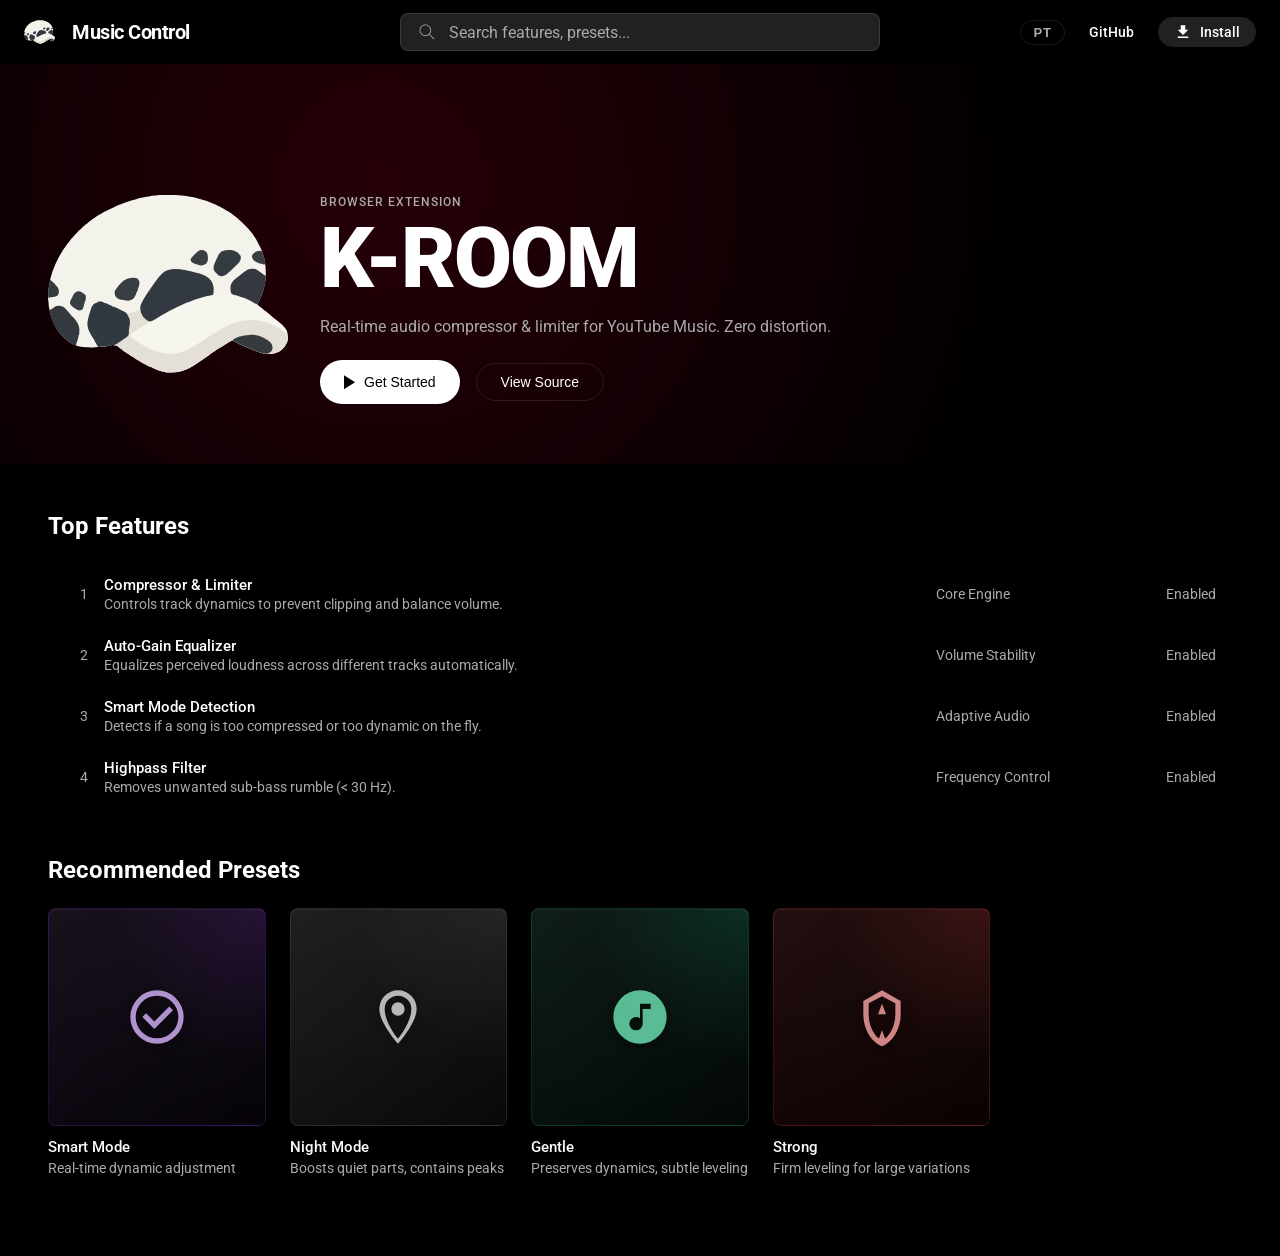
==== index.html @ dd13dbf8 "Landing Page" ====
<!DOCTYPE html>
<html lang="en">

<head>
    <meta charset="UTF-8">
    <meta name="viewport" content="width=device-width, initial-scale=1.0">
    <title>K-ROOM | YT Music Control</title>
    <link href="https://fonts.googleapis.com/css2?family=Roboto:wght@400;500;700;900&display=swap" rel="stylesheet">
    <link rel="stylesheet" href="style.css">
</head>

<body>
    <nav class="ytm-navbar">
        <div class="nav-left">
            <img src="icons/icon.svg" alt="K-ROOM" class="nav-logo">
            <span class="nav-brand" data-i18n="navBrand">Music Control</span>
        </div>
        <div class="nav-center">
            <div class="search-bar">
                <svg viewBox="0 0 24 24" class="search-icon">
                    <path fill="currentColor"
                        d="M20.87,20.17l-5.59-5.59C16.35,13.35,17,11.75,17,10c0-3.87-3.13-7-7-7s-7,3.13-7,7s3.13,7,7,7c1.75,0,3.35-0.65,4.58-1.71 l5.59,5.59L20.87,20.17z M10,16c-3.31,0-6-2.69-6-6s2.69-6,6-6s6,2.69,6,6S13.31,16,10,16z">
                    </path>
                </svg>
                <span class="search-placeholder" data-i18n="searchPlaceholder">Search features, presets...</span>
            </div>
        </div>
        <div class="nav-right">
            <button class="lang-toggle" id="langToggle">PT</button>
            <a href="https://github.com/adeondev/k-room-yt-music" class="nav-link">GitHub</a>
            <a href="https://github.com/adeondev/k-room-yt-music/releases/" target="_blank" class="btn-install">
                <svg viewBox="0 0 24 24" class="icon-small">
                    <path fill="currentColor" d="M19 9h-4V3H9v6H5l7 7 7-7zM5 18v2h14v-2H5z"></path>
                </svg>
                <span data-i18n="install">Install</span>
            </a>
        </div>
    </nav>

    <main class="ytm-container">
        <header class="artist-header">
            <div class="header-bg"></div>
            <div class="header-content">
                <img src="icons/icon.svg" alt="K-ROOM Cover" class="artist-avatar">
                <div class="artist-info">
                    <span class="badge" data-i18n="badge">BROWSER EXTENSION</span>
                    <h1 class="artist-name">K-ROOM</h1>
                    <p class="artist-stats" data-i18n="artistStats">Real-time audio compressor & limiter for YouTube Music. Zero distortion.</p>
                    <div class="header-actions">
                        <button class="btn-play" onclick="window.open('https://github.com/adeondev/k-room-yt-music/releases/', '_blank')">
                            <svg viewBox="0 0 24 24">
                                <path fill="currentColor" d="M8,5.14V19.14L19,12.14L8,5.14Z"></path>
                            </svg>
                            <span data-i18n="getStarted">Get Started</span>
                        </button>
                        <button class="btn-secondary" data-i18n="viewSource" onclick="window.open('https://github.com/adeondev/k-room-yt-music', '_blank')">View Source</button>
                    </div>
                </div>
            </div>
        </header>

        <section class="tracklist-section">
            <h2 class="section-heading" data-i18n="topFeatures">Top Features</h2>
            <div class="tracklist">
                <div class="track-row">
                    <div class="track-num">1</div>
                    <div class="track-play"><svg viewBox="0 0 24 24">
                            <path fill="currentColor" d="M8,5.14V19.14L19,12.14L8,5.14Z"></path>
                        </svg></div>
                    <div class="track-details">
                        <div class="track-title" data-i18n="feat1Title">Compressor & Limiter</div>
                        <div class="track-artist" data-i18n="feat1Desc">Controls track dynamics to prevent clipping and balance volume.</div>
                    </div>
                    <div class="track-album" data-i18n="feat1Tag">Core Engine</div>
                    <div class="track-time" data-i18n="enabled">Enabled</div>
                </div>

                <div class="track-row">
                    <div class="track-num">2</div>
                    <div class="track-play"><svg viewBox="0 0 24 24">
                            <path fill="currentColor" d="M8,5.14V19.14L19,12.14L8,5.14Z"></path>
                        </svg></div>
                    <div class="track-details">
                        <div class="track-title" data-i18n="feat2Title">Auto-Gain Equalizer</div>
                        <div class="track-artist" data-i18n="feat2Desc">Equalizes perceived loudness across different tracks automatically.
                        </div>
                    </div>
                    <div class="track-album" data-i18n="feat2Tag">Volume Stability</div>
                    <div class="track-time" data-i18n="enabled">Enabled</div>
                </div>

                <div class="track-row">
                    <div class="track-num">3</div>
                    <div class="track-play"><svg viewBox="0 0 24 24">
                            <path fill="currentColor" d="M8,5.14V19.14L19,12.14L8,5.14Z"></path>
                        </svg></div>
                    <div class="track-details">
                        <div class="track-title" data-i18n="feat3Title">Smart Mode Detection</div>
                        <div class="track-artist" data-i18n="feat3Desc">Detects if a song is too compressed or too dynamic on the fly.</div>
                    </div>
                    <div class="track-album" data-i18n="feat3Tag">Adaptive Audio</div>
                    <div class="track-time" data-i18n="enabled">Enabled</div>
                </div>

                <div class="track-row">
                    <div class="track-num">4</div>
                    <div class="track-play"><svg viewBox="0 0 24 24">
                            <path fill="currentColor" d="M8,5.14V19.14L19,12.14L8,5.14Z"></path>
                        </svg></div>
                    <div class="track-details">
                        <div class="track-title" data-i18n="feat4Title">Highpass Filter</div>
                        <div class="track-artist" data-i18n="feat4Desc">Removes unwanted sub-bass rumble (< 30 Hz).</div>
                    </div>
                    <div class="track-album" data-i18n="feat4Tag">Frequency Control</div>
                    <div class="track-time" data-i18n="enabled">Enabled</div>
                </div>
            </div>
        </section>

        <section class="carousel-section">
            <h2 class="section-heading" data-i18n="presets">Recommended Presets</h2>
            <div class="album-grid">
                <div class="album-card">
                    <div class="album-cover cover-smart">
                        <svg viewBox="0 0 24 24" class="cover-icon">
                            <path fill="currentColor"
                                d="M12,2A10,10 0 0,0 2,12A10,10 0 0,0 12,22A10,10 0 0,0 22,12A10,10 0 0,0 12,2M12,4A8,8 0 0,1 20,12A8,8 0 0,1 12,20A8,8 0 0,1 4,12A8,8 0 0,1 12,4M11,16.5L6.5,12L7.91,10.59L11,13.67L16.59,8.09L18,9.5L11,16.5">
                            </path>
                        </svg>
                    </div>
                    <h3 class="album-title" data-i18n="preSmart">Smart Mode</h3>
                    <p class="album-desc" data-i18n="preSmartDesc">Real-time dynamic adjustment</p>
                </div>
                <div class="album-card">
                    <div class="album-cover cover-night">
                        <svg viewBox="0 0 24 24" class="cover-icon">
                            <path fill="currentColor"
                                d="M12,2A7,7 0 0,0 5,9C5,14.25 12,22 12,22C12,22 19,14.25 19,9A7,7 0 0,0 12,2M12,4A5,5 0 0,1 17,9C17,13.2 13.53,18.41 12,20.1C10.47,18.41 7,13.2 7,9A5,5 0 0,1 12,4M12,6.5A2.5,2.5 0 0,0 9.5,9A2.5,2.5 0 0,0 12,11.5A2.5,2.5 0 0,0 14.5,9A2.5,2.5 0 0,0 12,6.5Z">
                            </path>
                        </svg>
                    </div>
                    <h3 class="album-title" data-i18n="preNight">Night Mode</h3>
                    <p class="album-desc" data-i18n="preNightDesc">Boosts quiet parts, contains peaks</p>
                </div>
                <div class="album-card">
                    <div class="album-cover cover-gentle">
                        <svg viewBox="0 0 24 24" class="cover-icon">
                            <path fill="currentColor"
                                d="M16,9V7H12V12.5C11.58,12.19 11.07,12 10.5,12A2.5,2.5 0 0,0 8,14.5A2.5,2.5 0 0,0 10.5,17A2.5,2.5 0 0,0 13,14.5V9H16M12,2A10,10 0 0,1 22,12A10,10 0 0,1 12,22A10,10 0 0,1 2,12A10,10 0 0,1 12,2Z">
                            </path>
                        </svg>
                    </div>
                    <h3 class="album-title" data-i18n="preGentle">Gentle</h3>
                    <p class="album-desc" data-i18n="preGentleDesc">Preserves dynamics, subtle leveling</p>
                </div>
                <div class="album-card">
                    <div class="album-cover cover-strong">
                        <svg viewBox="0 0 24 24" class="cover-icon">
                            <path fill="currentColor"
                                d="M13.5,21L12,17L10.5,21H13.5M12,2L5,6V11C5,16.5 8,21.5 12,23C16,21.5 19,16.5 19,11V6L12,2M12,4.2L17,6.8V11C17,15.5 14.8,19.6 12,20.8C9.2,19.6 7,15.5 7,11V6.8L12,4.2M12,7L10.5,11H13.5L12,7Z">
                            </path>
                        </svg>
                    </div>
                    <h3 class="album-title" data-i18n="preStrong">Strong</h3>
                    <p class="album-desc" data-i18n="preStrongDesc">Firm leveling for large variations</p>
                </div>
            </div>
        </section>
    </main>

    <script>
        const translations = {
            en: {
                navBrand: "Music Control",
                searchPlaceholder: "Search features, presets...",
                install: "Install",
                badge: "BROWSER EXTENSION",
                artistStats: "Real-time audio compressor & limiter for YouTube Music. Zero distortion.",
                getStarted: "Get Started",
                viewSource: "View Source",
                topFeatures: "Top Features",
                feat1Title: "Compressor & Limiter",
                feat1Desc: "Controls track dynamics to prevent clipping and balance volume.",
                feat1Tag: "Core Engine",
                enabled: "Enabled",
                feat2Title: "Auto-Gain Equalizer",
                feat2Desc: "Equalizes perceived loudness across different tracks automatically.",
                feat2Tag: "Volume Stability",
                feat3Title: "Smart Mode Detection",
                feat3Desc: "Detects if a song is too compressed or too dynamic on the fly.",
                feat3Tag: "Adaptive Audio",
                feat4Title: "Highpass Filter",
                feat4Desc: "Removes unwanted sub-bass rumble (< 30 Hz).",
                feat4Tag: "Frequency Control",
                presets: "Recommended Presets",
                preSmart: "Smart Mode",
                preSmartDesc: "Real-time dynamic adjustment",
                preNight: "Night Mode",
                preNightDesc: "Boosts quiet parts, contains peaks",
                preGentle: "Gentle",
                preGentleDesc: "Preserves dynamics, subtle leveling",
                preStrong: "Strong",
                preStrongDesc: "Firm leveling for large variations"
            },
            pt: {
                navBrand: "Controle de Música",
                searchPlaceholder: "Buscar recursos, presets...",
                install: "Instalar",
                badge: "EXTENSÃO DE NAVEGADOR",
                artistStats: "Compressor e limiter de áudio em tempo real para YouTube Music. Zero distorção.",
                getStarted: "Começar",
                viewSource: "Ver Código",
                topFeatures: "Principais Recursos",
                feat1Title: "Compressor & Limiter",
                feat1Desc: "Controla a dinâmica da faixa para evitar distorção e equilibrar o volume.",
                feat1Tag: "Motor Principal",
                enabled: "Ativado",
                feat2Title: "Equalizador de Ganho",
                feat2Desc: "Equaliza a altura percebida entre diferentes faixas automaticamente.",
                feat2Tag: "Estabilidade de Volume",
                feat3Title: "Detecção Inteligente",
                feat3Desc: "Detecta se a música está muito comprimida ou muito dinâmica em tempo real.",
                feat3Tag: "Áudio Adaptativo",
                feat4Title: "Filtro Passa-Alta",
                feat4Desc: "Remove frequências sub-graves indesejadas (< 30 Hz).",
                feat4Tag: "Controle de Frequência",
                presets: "Presets Recomendados",
                preSmart: "Modo Inteligente",
                preSmartDesc: "Ajuste dinâmico em tempo real",
                preNight: "Modo Noturno",
                preNightDesc: "Aumenta partes baixas, contém picos",
                preGentle: "Suave",
                preGentleDesc: "Preserva dinâmica, nivelamento sutil",
                preStrong: "Forte",
                preStrongDesc: "Nivelamento firme para grandes variações"
            }
        };

        let currentLang = 'en';
        const langToggle = document.getElementById('langToggle');

        langToggle.addEventListener('click', () => {
            currentLang = currentLang === 'en' ? 'pt' : 'en';
            langToggle.textContent = currentLang === 'en' ? 'PT' : 'EN';
            document.documentElement.lang = currentLang;
            
            document.querySelectorAll('[data-i18n]').forEach(el => {
                const key = el.getAttribute('data-i18n');
                if (translations[currentLang][key]) {
                    el.textContent = translations[currentLang][key];
                }
            });
        });
    </script>
</body>

</html>
---- style.css ----
:root {
    --bg-dark: #000000;
    --bg-base: #0f0f0f;
    --bg-elevated: #212121;
    --bg-hover: rgba(255, 255, 255, 0.1);
    --text-primary: #ffffff;
    --text-secondary: #aaaaaa;
    --accent-red: #ff0000;
    --accent-red-hover: #cc0000;
    --font-family: 'Roboto', Arial, sans-serif;
    --border-color: rgba(255, 255, 255, 0.1);
}

* {
    margin: 0;
    padding: 0;
    box-sizing: border-box;
}

body {
    background-color: var(--bg-dark);
    color: var(--text-primary);
    font-family: var(--font-family);
    -webkit-font-smoothing: antialiased;
    overflow-x: hidden;
}

.ytm-navbar {
    display: flex;
    justify-content: space-between;
    align-items: center;
    padding: 8px 24px;
    background-color: var(--bg-dark);
    position: fixed;
    top: 0;
    width: 100%;
    height: 64px;
    z-index: 1000;
}

.nav-left {
    display: flex;
    align-items: center;
    gap: 16px;
    width: 25%;
}

.nav-logo {
    width: 32px;
    height: 32px;
    border-radius: 50%;
}

.nav-brand {
    font-size: 20px;
    font-weight: 700;
    letter-spacing: -0.5px;
}

.nav-center {
    flex: 1;
    display: flex;
    justify-content: center;
}

.search-bar {
    display: flex;
    align-items: center;
    background-color: var(--bg-elevated);
    border: 1px solid var(--border-color);
    border-radius: 8px;
    padding: 8px 16px;
    width: 100%;
    max-width: 480px;
    gap: 12px;
}

.search-icon {
    width: 20px;
    height: 20px;
    color: var(--text-secondary);
}

.search-placeholder {
    color: var(--text-secondary);
    font-size: 16px;
}

.nav-right {
    display: flex;
    align-items: center;
    justify-content: flex-end;
    gap: 24px;
    width: 25%;
}

.nav-link {
    color: var(--text-primary);
    text-decoration: none;
    font-size: 14px;
    font-weight: 500;
}

.btn-install {
    display: flex;
    align-items: center;
    gap: 8px;
    background-color: var(--bg-elevated);
    color: var(--text-primary);
    text-decoration: none;
    padding: 6px 16px;
    border-radius: 18px;
    font-size: 14px;
    font-weight: 500;
    transition: background-color 0.2s;
}

.btn-install:hover {
    background-color: var(--bg-hover);
}

.lang-toggle {
    background-color: transparent;
    color: var(--text-secondary);
    border: 1px solid var(--border-color);
    padding: 4px 12px;
    border-radius: 16px;
    font-size: 13px;
    font-weight: 700;
    cursor: pointer;
    transition: all 0.2s;
    letter-spacing: 1px;
}

.lang-toggle:hover {
    color: var(--text-primary);
    border-color: var(--text-secondary);
}

.icon-small {
    width: 18px;
    height: 18px;
}

.ytm-container {
    margin-top: 64px;
    padding-bottom: 80px;
}

.artist-header {
    position: relative;
    padding: 60px 48px;
    min-height: 400px;
    display: flex;
    align-items: flex-end;
}

.header-bg {
    position: absolute;
    top: 0;
    left: 0;
    width: 100%;
    height: 100%;
    background: radial-gradient(circle at 30% 30%, rgba(255, 0, 51, 0.15) 0%, var(--bg-dark) 70%);
    z-index: 1;
}

.header-content {
    position: relative;
    z-index: 2;
    display: flex;
    align-items: flex-end;
    gap: 32px;
    width: 100%;
    max-width: 1280px;
    margin: 0 auto;
}

.artist-avatar {
    width: 240px;
    height: 240px;
    object-fit: contain;
}

.artist-info {
    flex: 1;
    display: flex;
    flex-direction: column;
    gap: 8px;
}

.badge {
    font-size: 12px;
    font-weight: 500;
    color: var(--text-secondary);
    letter-spacing: 1px;
}

.artist-name {
    font-size: 84px;
    font-weight: 900;
    line-height: 1;
    letter-spacing: -2px;
}

.artist-stats {
    font-size: 16px;
    color: var(--text-secondary);
    margin-top: 8px;
    margin-bottom: 16px;
}

.header-actions {
    display: flex;
    gap: 16px;
    align-items: center;
}

.btn-play {
    display: flex;
    align-items: center;
    gap: 4px;
    background-color: var(--text-primary);
    color: var(--bg-dark);
    border: none;
    padding: 10px 24px 10px 16px;
    border-radius: 36px;
    font-size: 14px;
    font-weight: 500;
    cursor: pointer;
    transition: transform 0.2s;
}

.btn-play svg {
    width: 24px;
    height: 24px;
}

.btn-play:hover {
    transform: scale(1.05);
}

.btn-secondary {
    background-color: transparent;
    color: var(--text-primary);
    border: 1px solid var(--border-color);
    padding: 10px 24px;
    border-radius: 36px;
    font-size: 14px;
    font-weight: 500;
    cursor: pointer;
    transition: background-color 0.2s;
}

.btn-secondary:hover {
    background-color: var(--bg-hover);
}

.tracklist-section,
.carousel-section {
    max-width: 1280px;
    margin: 48px auto 0;
    padding: 0 48px;
}

.section-heading {
    font-size: 24px;
    font-weight: 700;
    margin-bottom: 24px;
}

.tracklist {
    display: flex;
    flex-direction: column;
}

.track-row {
    display: flex;
    align-items: center;
    padding: 12px 16px;
    border-radius: 4px;
    border-bottom: 1px solid transparent;
    transition: background-color 0.2s;
    cursor: pointer;
}

.track-row:hover {
    background-color: var(--bg-hover);
}

.track-row:hover .track-num {
    display: none;
}

.track-row:hover .track-play {
    display: flex;
}

.track-num {
    width: 40px;
    color: var(--text-secondary);
    font-size: 14px;
    text-align: center;
}

.track-play {
    width: 40px;
    display: none;
    justify-content: center;
    color: var(--text-primary);
}

.track-play svg {
    width: 24px;
    height: 24px;
}

.track-details {
    flex: 1;
    display: flex;
    flex-direction: column;
}

.track-title {
    font-size: 15px;
    font-weight: 500;
}

.track-artist {
    font-size: 14px;
    color: var(--text-secondary);
    margin-top: 2px;
}

.track-album {
    width: 200px;
    font-size: 14px;
    color: var(--text-secondary);
}

.track-time {
    width: 80px;
    text-align: right;
    font-size: 14px;
    color: var(--text-secondary);
}

.album-grid {
    display: grid;
    grid-template-columns: repeat(auto-fill, minmax(200px, 1fr));
    gap: 24px;
}

.album-card {
    cursor: pointer;
}

.album-cover {
    width: 100%;
    aspect-ratio: 1;
    border-radius: 8px;
    margin-bottom: 12px;
    background-color: var(--bg-elevated);
    display: flex;
    align-items: center;
    justify-content: center;
    transition: transform 0.2s, box-shadow 0.2s;
    position: relative;
    overflow: hidden;
    box-shadow: inset 0 1px 0 rgba(255, 255, 255, 0.05), 0 8px 16px rgba(0, 0, 0, 0.4);
}

.album-cover::before {
    content: '';
    position: absolute;
    top: 0; left: 0; right: 0; bottom: 0;
    background: linear-gradient(180deg, rgba(255,255,255,0.02) 0%, transparent 100%);
    pointer-events: none;
}

.cover-icon {
    width: 64px;
    height: 64px;
    opacity: 0.8;
    filter: drop-shadow(0 2px 4px rgba(0,0,0,0.5));
    transition: opacity 0.2s, color 0.2s, filter 0.2s;
    z-index: 1;
}

.cover-smart {
    background: #0f0814;
    background-image: 
        radial-gradient(circle at top right, rgba(147, 51, 234, 0.15) 0%, transparent 50%),
        linear-gradient(135deg, rgba(255,255,255,0.02) 0%, rgba(0,0,0,0.6) 100%);
    border: 1px solid rgba(147, 51, 234, 0.2);
}
.cover-smart .cover-icon { color: #d8b4fe; }

.cover-night {
    background: #121212;
    background-image: 
        radial-gradient(circle at top right, rgba(255,255,255,0.06) 0%, transparent 50%),
        linear-gradient(135deg, rgba(255,255,255,0.04) 0%, rgba(0,0,0,0.5) 100%);
    border: 1px solid rgba(255, 255, 255, 0.08);
}
.cover-night .cover-icon { color: #e0e0e0; }

.cover-gentle {
    background: #06140f;
    background-image: 
        radial-gradient(circle at top right, rgba(16, 185, 129, 0.15) 0%, transparent 50%),
        linear-gradient(135deg, rgba(255,255,255,0.02) 0%, rgba(0,0,0,0.6) 100%);
    border: 1px solid rgba(16, 185, 129, 0.2);
}
.cover-gentle .cover-icon { color: #6ee7b7; }

.cover-strong {
    background: #1a0505;
    background-image: 
        radial-gradient(circle at top right, rgba(239, 68, 68, 0.15) 0%, transparent 50%),
        linear-gradient(135deg, rgba(255,255,255,0.02) 0%, rgba(0,0,0,0.6) 100%);
    border: 1px solid rgba(239, 68, 68, 0.2);
}
.cover-strong .cover-icon { color: #fca5a5; }

.album-title {
    font-size: 15px;
    font-weight: 500;
    margin-bottom: 4px;
}

.album-desc {
    font-size: 14px;
    color: var(--text-secondary);
    display: -webkit-box;
    -webkit-line-clamp: 2;
    -webkit-box-orient: vertical;
    overflow: hidden;
}

@media (max-width: 900px) {
    .artist-name {
        font-size: 56px;
    }

    .artist-avatar {
        width: 180px;
        height: 180px;
    }

    .track-album {
        display: none;
    }

    .nav-center {
        display: none;
    }

    .nav-left {
        width: auto;
    }
}

@media (max-width: 600px) {
    .header-content {
        flex-direction: column;
        align-items: flex-start;
    }

    .artist-avatar {
        width: 140px;
        height: 140px;
    }

    .artist-name {
        font-size: 40px;
    }

    .artist-header,
    .tracklist-section,
    .carousel-section {
        padding-left: 24px;
        padding-right: 24px;
    }
}
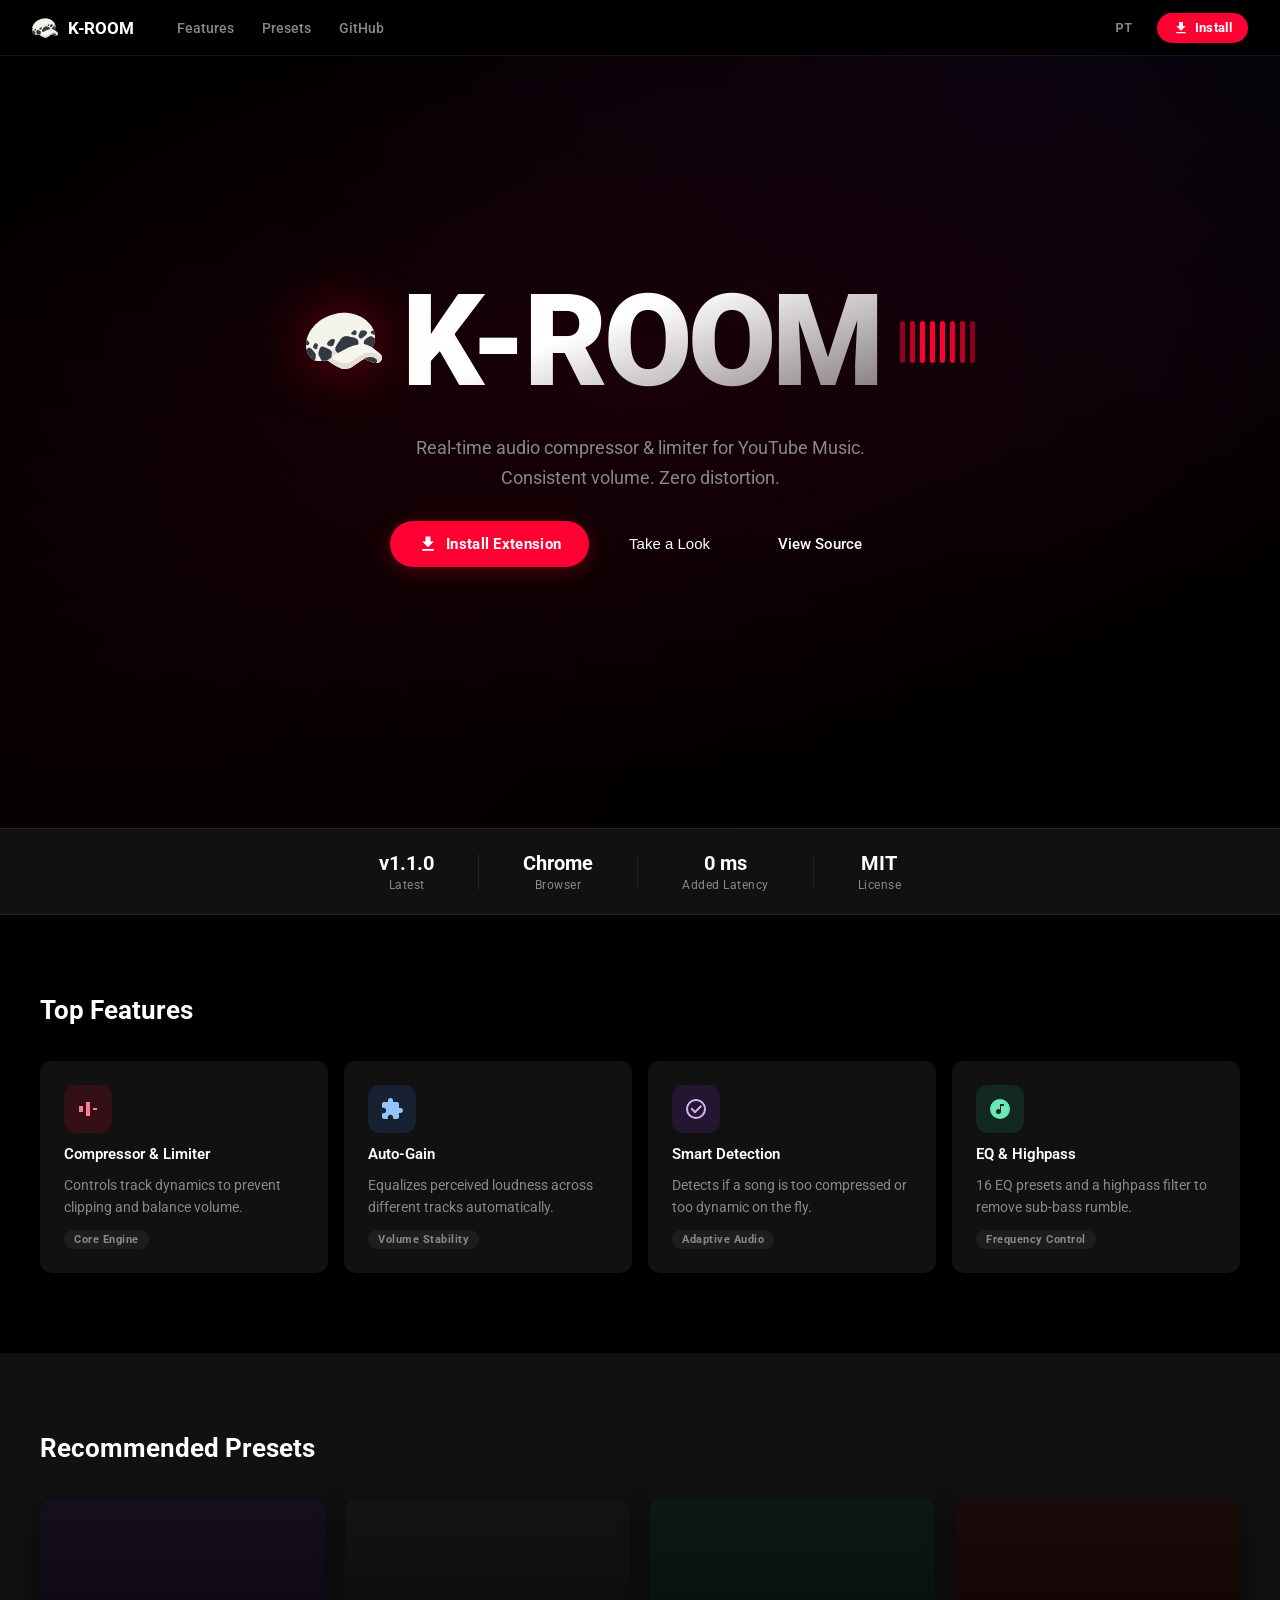
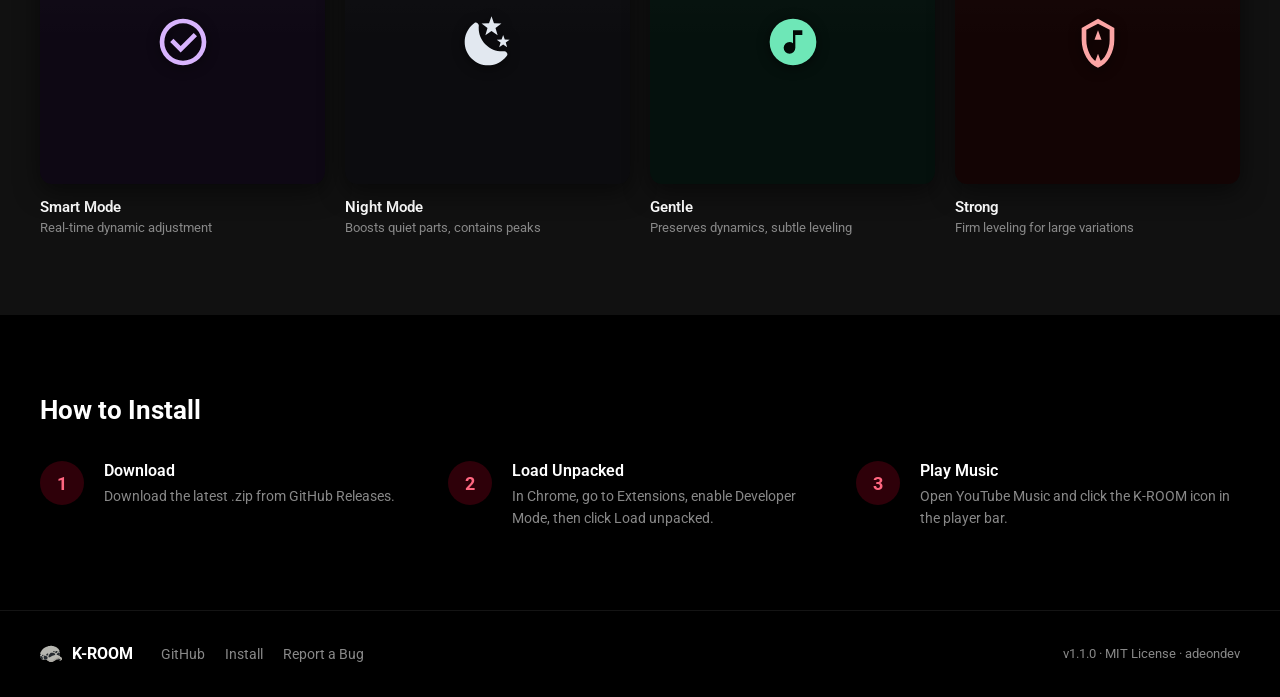
==== commit d3e90ac5: "v1.1.0: Correções no Audio Engine e Melhorias de UI - Audio Engine: Resolvido travamentos (estado 's" ====
--- a/index.html
+++ b/index.html
@@ -1,257 +1,903 @@
 <!DOCTYPE html>
 <html lang="en">
-
 <head>
     <meta charset="UTF-8">
     <meta name="viewport" content="width=device-width, initial-scale=1.0">
-    <title>K-ROOM | YT Music Control</title>
+    <title>K-ROOM | YT Music Volume Control</title>
+
+    <meta name="description" content="K-ROOM é um compressor e limiter de áudio em tempo real para YouTube Music. Volume consistente. Zero distorção.">
+    <meta name="keywords" content="youtube music, audio compressor, limiter, volume control, auto-gain, k-room, browser extension, extensão">
+    <meta name="author" content="adeondev">
+
+    <meta property="og:type" content="website">
+    <meta property="og:title" content="K-ROOM | YT Music Volume Control">
+    <meta property="og:description" content="Real-time audio compressor & limiter for YouTube Music. Zero distortion.">
+    <meta property="og:image" content="https://raw.githubusercontent.com/adeondev/k-room-yt-music/main/icons/icon.png">
+    <meta property="og:url" content="https://github.com/adeondev/k-room-yt-music">
+
+    <meta name="twitter:card" content="summary">
+    <meta name="twitter:title" content="K-ROOM | YT Music Volume Control">
+    <meta name="twitter:description" content="Real-time audio compressor & limiter for YouTube Music. Zero distortion.">
+    <meta name="twitter:image" content="https://raw.githubusercontent.com/adeondev/k-room-yt-music/main/icons/icon.png">
+
     <link href="https://fonts.googleapis.com/css2?family=Roboto:wght@400;500;700;900&display=swap" rel="stylesheet">
     <link rel="stylesheet" href="style.css">
+    <link rel="icon" type="image/png" href="icons/icon.png">
+
+    <style>
+        /* ─── DEMO MODAL OVERLAY ─── */
+        .demo-overlay {
+            position: fixed;
+            inset: 0;
+            background: rgba(0, 0, 0, 0.72);
+            backdrop-filter: blur(10px);
+            -webkit-backdrop-filter: blur(10px);
+            display: flex;
+            align-items: center;
+            justify-content: center;
+            z-index: 9999;
+            opacity: 0;
+            pointer-events: none;
+            transition: opacity 0.22s;
+            padding: 24px;
+        }
+        .demo-overlay.is-open {
+            opacity: 1;
+            pointer-events: auto;
+        }
+        .demo-wrap {
+            position: relative;
+            transform: scale(0.95) translateY(14px);
+            transition: transform 0.24s cubic-bezier(0.2, 0, 0.2, 1);
+        }
+        .demo-overlay.is-open .demo-wrap {
+            transform: scale(1) translateY(0);
+        }
+        .demo-close-btn {
+            position: absolute;
+            top: -12px;
+            right: -12px;
+            width: 28px;
+            height: 28px;
+            background: #303030;
+            color: #aaa;
+            border: none;
+            border-radius: 50%;
+            cursor: pointer;
+            display: flex;
+            align-items: center;
+            justify-content: center;
+            font-size: 18px;
+            line-height: 1;
+            z-index: 2;
+            transition: background 0.15s, color 0.15s;
+            font-family: Arial, sans-serif;
+        }
+        .demo-close-btn:hover { background: #444; color: #fff; }
+
+        /* ─── SCOPED POPUP STYLES ─── */
+        .demo-popup {
+            width: 360px;
+            max-height: 82vh;
+            overflow-y: auto;
+            scrollbar-width: thin;
+            scrollbar-color: #303030 transparent;
+            background: #0f0f0f;
+            color: #ffffff;
+            font-family: "Roboto", "Noto Sans", Arial, sans-serif;
+            font-size: 14px;
+            line-height: 1.5;
+            border-radius: 14px;
+            box-shadow: 0 28px 72px rgba(0, 0, 0, 0.85);
+            -webkit-font-smoothing: antialiased;
+        }
+        .demo-popup::-webkit-scrollbar { width: 6px; }
+        .demo-popup::-webkit-scrollbar-thumb { background: #303030; border-radius: 3px; }
+
+        .demo-popup .app { display: flex; flex-direction: column; }
+
+        .demo-popup .header {
+            display: flex;
+            align-items: center;
+            justify-content: space-between;
+            padding: 16px;
+            border-bottom: 1px solid #303030;
+            background: linear-gradient(180deg, #1a1a1a 0%, #0f0f0f 100%);
+            position: sticky;
+            top: 0;
+            z-index: 1;
+        }
+        .demo-popup .header__logo {
+            width: 36px; height: 36px;
+            background-image: url("icons/icon.png");
+            background-size: contain;
+            background-repeat: no-repeat;
+            background-position: center;
+        }
+        .demo-popup .header__actions { display: flex; align-items: center; gap: 12px; }
+
+        .demo-popup .switch { position: relative; width: 42px; height: 24px; flex-shrink: 0; cursor: pointer; }
+        .demo-popup .switch input { opacity: 0; width: 0; height: 0; position: absolute; }
+        .demo-popup .switch__slider {
+            position: absolute; inset: 0;
+            background: #2a2a2a; border-radius: 999px;
+            transition: background 160ms cubic-bezier(0.2, 0, 0.2, 1);
+        }
+        .demo-popup .switch__slider::before {
+            content: ""; position: absolute;
+            top: 3px; left: 3px; width: 18px; height: 18px;
+            background: #aaaaaa; border-radius: 50%;
+            transition: transform 160ms cubic-bezier(0.2, 0, 0.2, 1), background 160ms;
+        }
+        .demo-popup .switch input:checked + .switch__slider { background: #ff0033; }
+        .demo-popup .switch input:checked + .switch__slider::before { transform: translateX(18px); background: #fff; }
+
+        .demo-popup .section {
+            display: flex; flex-direction: column; gap: 12px;
+            padding: 16px; border-bottom: 1px solid #303030;
+        }
+        .demo-popup .section:last-of-type { border-bottom: none; }
+        .demo-popup .section__title { font-size: 14px; font-weight: 700; color: #fff; margin-bottom: 2px; }
+        .demo-popup .section__hint { font-size: 11px; color: #aaaaaa; line-height: 1.5; min-height: 16px; }
+
+        .demo-popup .presets { display: flex; flex-wrap: wrap; gap: 8px; }
+        .demo-popup .preset {
+            all: unset;
+            padding: 7px 14px;
+            background: #272727; border-radius: 9999px;
+            font-size: 12px; font-weight: 500; color: #fff;
+            cursor: pointer; text-align: center;
+            transition: background 160ms;
+        }
+        .demo-popup .preset:hover { background: #2a2a2a; }
+        .demo-popup .preset[aria-pressed="true"] { background: #fff; color: #000; }
+
+        .demo-popup .eq-presets {
+            display: flex; flex-wrap: wrap; gap: 6px;
+            max-height: 136px; overflow-y: auto;
+            scrollbar-width: thin; scrollbar-color: #303030 transparent;
+            padding-right: 4px;
+        }
+        .demo-popup .eq-preset {
+            all: unset;
+            padding: 6px 12px;
+            background: #272727; border-radius: 9999px;
+            font-size: 11px; font-weight: 500; color: #fff;
+            cursor: pointer; transition: background 160ms;
+        }
+        .demo-popup .eq-preset:hover { background: #2a2a2a; }
+        .demo-popup .eq-preset[aria-pressed="true"] { background: #ff0033; color: #fff; }
+
+        .demo-popup .media-timeline { display: flex; align-items: center; gap: 8px; margin-top: 8px; margin-bottom: 2px; font-size: 11px; color: #909090; font-family: 'Roboto Mono', monospace; user-select: none; }
+        .demo-popup .media-progress-slider { flex: 1; -webkit-appearance: none; height: 4px; background: #3a3a3a; border-radius: 2px; outline: none; cursor: pointer; }
+        .demo-popup .media-progress-slider::-webkit-slider-thumb { -webkit-appearance: none; width: 12px; height: 12px; border-radius: 50%; background: #fff; cursor: pointer; box-shadow: 0 0 4px rgba(0,0,0,0.5); transition: transform 100ms, background 100ms; }
+        .demo-popup .media-progress-slider:hover::-webkit-slider-thumb { background: #ff0033; transform: scale(1.2); }
+
+        .demo-popup .media-controls { display: flex; justify-content: center; gap: 16px; margin-top: 4px; }
+        .demo-popup .btn--media {
+            all: unset; display: flex; align-items: center; justify-content: center;
+            width: 40px; height: 40px; border-radius: 50%;
+            background: #272727; color: #fff; cursor: pointer;
+            transition: background 160ms, transform 160ms;
+        }
+        .demo-popup .btn--media:hover { background: #2a2a2a; transform: scale(1.05); }
+        .demo-popup .btn--media:active { transform: scale(0.95); }
+
+        .demo-popup .control { display: flex; flex-direction: column; gap: 10px; }
+        .demo-popup .control--inline { flex-direction: row; align-items: center; }
+        .demo-popup .control__row { display: flex; justify-content: space-between; align-items: baseline; font-size: 12px; }
+        .demo-popup .control__row label { color: #fff; }
+        .demo-popup .control__row output { color: #aaa; font-size: 11px; font-variant-numeric: tabular-nums; }
+        .demo-popup .control__scale { display: flex; justify-content: space-between; font-size: 10px; color: #717171; }
+        .demo-popup .checkbox { display: flex; align-items: center; gap: 8px; font-size: 12px; cursor: pointer; user-select: none; }
+        .demo-popup .checkbox input { accent-color: #ff0033; width: 14px; height: 14px; cursor: pointer; }
+
+        .demo-popup input[type="range"] {
+            -webkit-appearance: none; appearance: none;
+            width: 100%; height: 4px;
+            background: #303030; border-radius: 999px; outline: none; cursor: pointer;
+        }
+        .demo-popup input[type="range"]::-webkit-slider-thumb {
+            -webkit-appearance: none; appearance: none;
+            width: 14px; height: 14px;
+            background: #ff0033; border-radius: 50%;
+            transition: transform 160ms, box-shadow 160ms;
+        }
+        .demo-popup input[type="range"]::-webkit-slider-thumb:hover {
+            transform: scale(1.2);
+            box-shadow: 0 0 0 6px rgba(255, 0, 51, 0.18);
+        }
+        .demo-popup input[type="range"]:disabled { opacity: 0.4; cursor: not-allowed; }
+
+        .demo-popup .accordion {
+            all: unset;
+            display: flex; align-items: center; justify-content: space-between;
+            padding: 10px 14px;
+            background: #212121; border-radius: 12px;
+            font-size: 13px; font-weight: 500;
+            cursor: pointer; width: 100%; box-sizing: border-box;
+            transition: background 160ms;
+        }
+        .demo-popup .accordion:hover { background: #2a2a2a; }
+        .demo-popup .accordion[aria-expanded="true"] svg { transform: rotate(180deg); }
+        .demo-popup .accordion svg { transition: transform 160ms; }
+
+        .demo-popup .advanced {
+            display: flex; flex-direction: column; gap: 16px;
+            padding: 14px;
+            background: #212121; border-radius: 12px; margin-top: 8px;
+        }
+        .demo-popup .advanced[hidden] { display: none; }
+
+        .demo-popup .meter {
+            display: grid; grid-template-columns: 80px 1fr 56px;
+            align-items: center; gap: 8px; font-size: 11px;
+        }
+        .demo-popup .meter__label { color: #aaa; }
+        .demo-popup .meter__bar { height: 6px; background: #2a2a2a; border-radius: 999px; overflow: hidden; }
+        .demo-popup .meter__fill { height: 100%; width: 0%; background: #ff0033; transition: width 80ms linear; }
+        .demo-popup .meter__fill--danger { background: #ffb300; }
+        .demo-popup .meter__bar--bipolar { position: relative; background: #2a2a2a; }
+        .demo-popup .meter__bar--bipolar::before {
+            content: ""; position: absolute; left: 50%; top: -2px; bottom: -2px;
+            width: 1px; background: #717171; opacity: 0.4;
+        }
+        .demo-popup .meter__fill--boost { position: absolute; top: 0; left: 50%; height: 100%; background: #ff0033; transition: width 120ms linear; }
+        .demo-popup .meter__fill--cut   { position: absolute; top: 0; right: 50%; height: 100%; background: #ffb300; transition: width 120ms linear; }
+        .demo-popup .meter output { font-variant-numeric: tabular-nums; color: #aaa; text-align: right; }
+
+        .demo-popup .divider { border: 0; border-top: 1px solid #303030; margin: 4px 0; }
+
+        .demo-popup .footer {
+            display: flex; align-items: center; justify-content: space-between;
+            padding: 12px 16px; border-top: 1px solid #303030;
+            position: sticky; bottom: 0; background: #0f0f0f;
+        }
+        .demo-popup .footer__version { font-size: 10px; color: #717171; }
+        .demo-popup .btn { all: unset; padding: 6px 12px; border-radius: 8px; font-size: 12px; font-weight: 500; cursor: pointer; transition: background 160ms; }
+        .demo-popup .btn--ghost { color: #aaa; }
+        .demo-popup .btn--ghost:hover { background: #2a2a2a; color: #fff; }
+
+        .demo-popup .app.is-disabled .section:not(:first-child),
+        .demo-popup .app.is-disabled .footer { opacity: 0.5; pointer-events: none; }
+    </style>
 </head>
-
 <body>
-    <nav class="ytm-navbar">
-        <div class="nav-left">
+
+    <nav class="navbar">
+        <a class="nav-brand" href="#">
             <img src="icons/icon.svg" alt="K-ROOM" class="nav-logo">
-            <span class="nav-brand" data-i18n="navBrand">Music Control</span>
+            <span>K-ROOM</span>
+        </a>
+        <div class="nav-links">
+            <a href="#features" class="nav-link" data-i18n="navFeatures">Features</a>
+            <a href="#presets" class="nav-link" data-i18n="navPresets">Presets</a>
+            <a href="https://github.com/adeondev/k-room-yt-music" class="nav-link" target="_blank">GitHub</a>
         </div>
-        <div class="nav-center">
-            <div class="search-bar">
-                <svg viewBox="0 0 24 24" class="search-icon">
-                    <path fill="currentColor"
-                        d="M20.87,20.17l-5.59-5.59C16.35,13.35,17,11.75,17,10c0-3.87-3.13-7-7-7s-7,3.13-7,7s3.13,7,7,7c1.75,0,3.35-0.65,4.58-1.71 l5.59,5.59L20.87,20.17z M10,16c-3.31,0-6-2.69-6-6s2.69-6,6-6s6,2.69,6,6S13.31,16,10,16z">
-                    </path>
-                </svg>
-                <span class="search-placeholder" data-i18n="searchPlaceholder">Search features, presets...</span>
-            </div>
-        </div>
-        <div class="nav-right">
+        <div class="nav-actions">
             <button class="lang-toggle" id="langToggle">PT</button>
-            <a href="https://github.com/adeondev/k-room-yt-music" class="nav-link">GitHub</a>
-            <a href="https://github.com/adeondev/k-room-yt-music/releases/" target="_blank" class="btn-install">
-                <svg viewBox="0 0 24 24" class="icon-small">
-                    <path fill="currentColor" d="M19 9h-4V3H9v6H5l7 7 7-7zM5 18v2h14v-2H5z"></path>
-                </svg>
+            <a href="https://github.com/adeondev/k-room-yt-music/releases/" target="_blank" class="btn-nav-install">
+                <svg viewBox="0 0 24 24" class="icon-sm"><path fill="currentColor" d="M19 9h-4V3H9v6H5l7 7 7-7zM5 18v2h14v-2H5z"/></svg>
                 <span data-i18n="install">Install</span>
             </a>
         </div>
     </nav>
 
-    <main class="ytm-container">
-        <header class="artist-header">
-            <div class="header-bg"></div>
-            <div class="header-content">
-                <img src="icons/icon.svg" alt="K-ROOM Cover" class="artist-avatar">
-                <div class="artist-info">
-                    <span class="badge" data-i18n="badge">BROWSER EXTENSION</span>
-                    <h1 class="artist-name">K-ROOM</h1>
-                    <p class="artist-stats" data-i18n="artistStats">Real-time audio compressor & limiter for YouTube Music. Zero distortion.</p>
-                    <div class="header-actions">
-                        <button class="btn-play" onclick="window.open('https://github.com/adeondev/k-room-yt-music/releases/', '_blank')">
-                            <svg viewBox="0 0 24 24">
-                                <path fill="currentColor" d="M8,5.14V19.14L19,12.14L8,5.14Z"></path>
-                            </svg>
-                            <span data-i18n="getStarted">Get Started</span>
-                        </button>
-                        <button class="btn-secondary" data-i18n="viewSource" onclick="window.open('https://github.com/adeondev/k-room-yt-music', '_blank')">View Source</button>
+    <main>
+
+        <section class="hero">
+            <div class="hero-glow"></div>
+            <div class="hero-inner">
+                <div class="hero-headline">
+                    <img src="icons/icon.svg" alt="K-ROOM" class="hero-logo">
+                    <h1>K-ROOM</h1>
+                    <div class="hero-bars" aria-hidden="true">
+                        <span></span><span></span><span></span><span></span>
+                        <span></span><span></span><span></span><span></span>
                     </div>
                 </div>
-            </div>
-        </header>
-
-        <section class="tracklist-section">
-            <h2 class="section-heading" data-i18n="topFeatures">Top Features</h2>
-            <div class="tracklist">
-                <div class="track-row">
-                    <div class="track-num">1</div>
-                    <div class="track-play"><svg viewBox="0 0 24 24">
-                            <path fill="currentColor" d="M8,5.14V19.14L19,12.14L8,5.14Z"></path>
-                        </svg></div>
-                    <div class="track-details">
-                        <div class="track-title" data-i18n="feat1Title">Compressor & Limiter</div>
-                        <div class="track-artist" data-i18n="feat1Desc">Controls track dynamics to prevent clipping and balance volume.</div>
-                    </div>
-                    <div class="track-album" data-i18n="feat1Tag">Core Engine</div>
-                    <div class="track-time" data-i18n="enabled">Enabled</div>
-                </div>
-
-                <div class="track-row">
-                    <div class="track-num">2</div>
-                    <div class="track-play"><svg viewBox="0 0 24 24">
-                            <path fill="currentColor" d="M8,5.14V19.14L19,12.14L8,5.14Z"></path>
-                        </svg></div>
-                    <div class="track-details">
-                        <div class="track-title" data-i18n="feat2Title">Auto-Gain Equalizer</div>
-                        <div class="track-artist" data-i18n="feat2Desc">Equalizes perceived loudness across different tracks automatically.
-                        </div>
-                    </div>
-                    <div class="track-album" data-i18n="feat2Tag">Volume Stability</div>
-                    <div class="track-time" data-i18n="enabled">Enabled</div>
-                </div>
-
-                <div class="track-row">
-                    <div class="track-num">3</div>
-                    <div class="track-play"><svg viewBox="0 0 24 24">
-                            <path fill="currentColor" d="M8,5.14V19.14L19,12.14L8,5.14Z"></path>
-                        </svg></div>
-                    <div class="track-details">
-                        <div class="track-title" data-i18n="feat3Title">Smart Mode Detection</div>
-                        <div class="track-artist" data-i18n="feat3Desc">Detects if a song is too compressed or too dynamic on the fly.</div>
-                    </div>
-                    <div class="track-album" data-i18n="feat3Tag">Adaptive Audio</div>
-                    <div class="track-time" data-i18n="enabled">Enabled</div>
-                </div>
-
-                <div class="track-row">
-                    <div class="track-num">4</div>
-                    <div class="track-play"><svg viewBox="0 0 24 24">
-                            <path fill="currentColor" d="M8,5.14V19.14L19,12.14L8,5.14Z"></path>
-                        </svg></div>
-                    <div class="track-details">
-                        <div class="track-title" data-i18n="feat4Title">Highpass Filter</div>
-                        <div class="track-artist" data-i18n="feat4Desc">Removes unwanted sub-bass rumble (< 30 Hz).</div>
-                    </div>
-                    <div class="track-album" data-i18n="feat4Tag">Frequency Control</div>
-                    <div class="track-time" data-i18n="enabled">Enabled</div>
+                <p class="hero-sub" data-i18n="heroSub">Real-time audio compressor &amp; limiter for YouTube Music. Consistent volume. Zero distortion.</p>
+                <div class="hero-cta">
+                    <a href="https://github.com/adeondev/k-room-yt-music/releases/" target="_blank" class="btn-primary">
+                        <svg viewBox="0 0 24 24"><path fill="currentColor" d="M19 9h-4V3H9v6H5l7 7 7-7zM5 18v2h14v-2H5z"/></svg>
+                        <span data-i18n="getStarted">Install Extension</span>
+                    </a>
+                    <button class="btn-ghost" id="btn-demo" data-i18n="takeALook">Take a Look</button>
+                    <a href="https://github.com/adeondev/k-room-yt-music" target="_blank" class="btn-ghost" data-i18n="viewSource">View Source</a>
                 </div>
             </div>
         </section>
 
-        <section class="carousel-section">
-            <h2 class="section-heading" data-i18n="presets">Recommended Presets</h2>
-            <div class="album-grid">
-                <div class="album-card">
-                    <div class="album-cover cover-smart">
-                        <svg viewBox="0 0 24 24" class="cover-icon">
-                            <path fill="currentColor"
-                                d="M12,2A10,10 0 0,0 2,12A10,10 0 0,0 12,22A10,10 0 0,0 22,12A10,10 0 0,0 12,2M12,4A8,8 0 0,1 20,12A8,8 0 0,1 12,20A8,8 0 0,1 4,12A8,8 0 0,1 12,4M11,16.5L6.5,12L7.91,10.59L11,13.67L16.59,8.09L18,9.5L11,16.5">
-                            </path>
-                        </svg>
-                    </div>
-                    <h3 class="album-title" data-i18n="preSmart">Smart Mode</h3>
-                    <p class="album-desc" data-i18n="preSmartDesc">Real-time dynamic adjustment</p>
-                </div>
-                <div class="album-card">
-                    <div class="album-cover cover-night">
-                        <svg viewBox="0 0 24 24" class="cover-icon">
-                            <path fill="currentColor"
-                                d="M12,2A7,7 0 0,0 5,9C5,14.25 12,22 12,22C12,22 19,14.25 19,9A7,7 0 0,0 12,2M12,4A5,5 0 0,1 17,9C17,13.2 13.53,18.41 12,20.1C10.47,18.41 7,13.2 7,9A5,5 0 0,1 12,4M12,6.5A2.5,2.5 0 0,0 9.5,9A2.5,2.5 0 0,0 12,11.5A2.5,2.5 0 0,0 14.5,9A2.5,2.5 0 0,0 12,6.5Z">
-                            </path>
-                        </svg>
-                    </div>
-                    <h3 class="album-title" data-i18n="preNight">Night Mode</h3>
-                    <p class="album-desc" data-i18n="preNightDesc">Boosts quiet parts, contains peaks</p>
-                </div>
-                <div class="album-card">
-                    <div class="album-cover cover-gentle">
-                        <svg viewBox="0 0 24 24" class="cover-icon">
-                            <path fill="currentColor"
-                                d="M16,9V7H12V12.5C11.58,12.19 11.07,12 10.5,12A2.5,2.5 0 0,0 8,14.5A2.5,2.5 0 0,0 10.5,17A2.5,2.5 0 0,0 13,14.5V9H16M12,2A10,10 0 0,1 22,12A10,10 0 0,1 12,22A10,10 0 0,1 2,12A10,10 0 0,1 12,2Z">
-                            </path>
-                        </svg>
-                    </div>
-                    <h3 class="album-title" data-i18n="preGentle">Gentle</h3>
-                    <p class="album-desc" data-i18n="preGentleDesc">Preserves dynamics, subtle leveling</p>
-                </div>
-                <div class="album-card">
-                    <div class="album-cover cover-strong">
-                        <svg viewBox="0 0 24 24" class="cover-icon">
-                            <path fill="currentColor"
-                                d="M13.5,21L12,17L10.5,21H13.5M12,2L5,6V11C5,16.5 8,21.5 12,23C16,21.5 19,16.5 19,11V6L12,2M12,4.2L17,6.8V11C17,15.5 14.8,19.6 12,20.8C9.2,19.6 7,15.5 7,11V6.8L12,4.2M12,7L10.5,11H13.5L12,7Z">
-                            </path>
-                        </svg>
-                    </div>
-                    <h3 class="album-title" data-i18n="preStrong">Strong</h3>
-                    <p class="album-desc" data-i18n="preStrongDesc">Firm leveling for large variations</p>
+        <div class="stats-strip">
+            <div class="stat"><strong>v1.1.0</strong><span data-i18n="statVersion">Latest</span></div>
+            <div class="stat-sep"></div>
+            <div class="stat"><strong>Chrome</strong><span data-i18n="statBrowser">Browser</span></div>
+            <div class="stat-sep"></div>
+            <div class="stat"><strong>0 ms</strong><span data-i18n="statLatency">Added Latency</span></div>
+            <div class="stat-sep"></div>
+            <div class="stat"><strong>MIT</strong><span data-i18n="statLicense">License</span></div>
+        </div>
+
+        <section class="section" id="features">
+            <div class="section-inner">
+                <h2 class="section-title" data-i18n="topFeatures">Top Features</h2>
+                <div class="cards-grid">
+                    <div class="card">
+                        <div class="card-icon card-icon-red">
+                            <svg viewBox="0 0 24 24"><path fill="currentColor" d="M3,9H7V15H3V9M10,5H14V19H10V5M17,11H21V13H17V11Z"/></svg>
+                        </div>
+                        <h3 data-i18n="feat1Title">Compressor &amp; Limiter</h3>
+                        <p data-i18n="feat1Desc">Controls track dynamics to prevent clipping and balance volume.</p>
+                        <span class="card-tag" data-i18n="feat1Tag">Core Engine</span>
+                    </div>
+                    <div class="card">
+                        <div class="card-icon card-icon-blue">
+                            <svg viewBox="0 0 24 24"><path fill="currentColor" d="M20.5 11H19V7c0-1.1-.9-2-2-2h-4V3.5C13 2.12 11.88 1 10.5 1S8 2.12 8 3.5V5H4c-1.1 0-1.99.9-1.99 2v3.8H3.5c1.49 0 2.7 1.21 2.7 2.7s-1.21 2.7-2.7 2.7H2V20c0 1.1.9 2 2 2h3.8v-1.5c0-1.49 1.21-2.7 2.7-2.7 1.49 0 2.7 1.21 2.7 2.7V22H17c1.1 0 2-.9 2-2v-4h1.5c1.38 0 2.5-1.12 2.5-2.5S21.88 11 20.5 11z"/></svg>
+                        </div>
+                        <h3 data-i18n="feat2Title">Auto-Gain</h3>
+                        <p data-i18n="feat2Desc">Equalizes perceived loudness across different tracks automatically.</p>
+                        <span class="card-tag" data-i18n="feat2Tag">Volume Stability</span>
+                    </div>
+                    <div class="card">
+                        <div class="card-icon card-icon-purple">
+                            <svg viewBox="0 0 24 24"><path fill="currentColor" d="M12,2A10,10 0 0,0 2,12A10,10 0 0,0 12,22A10,10 0 0,0 22,12A10,10 0 0,0 12,2M12,4A8,8 0 0,1 20,12A8,8 0 0,1 12,20A8,8 0 0,1 4,12A8,8 0 0,1 12,4M11,16.5L6.5,12L7.91,10.59L11,13.67L16.59,8.09L18,9.5L11,16.5"/></svg>
+                        </div>
+                        <h3 data-i18n="feat3Title">Smart Detection</h3>
+                        <p data-i18n="feat3Desc">Detects if a song is too compressed or too dynamic on the fly.</p>
+                        <span class="card-tag" data-i18n="feat3Tag">Adaptive Audio</span>
+                    </div>
+                    <div class="card">
+                        <div class="card-icon card-icon-green">
+                            <svg viewBox="0 0 24 24"><path fill="currentColor" d="M16,9V7H12V12.5C11.58,12.19 11.07,12 10.5,12A2.5,2.5 0 0,0 8,14.5A2.5,2.5 0 0,0 10.5,17A2.5,2.5 0 0,0 13,14.5V9H16M12,2A10,10 0 0,1 22,12A10,10 0 0,1 12,22A10,10 0 0,1 2,12A10,10 0 0,1 12,2Z"/></svg>
+                        </div>
+                        <h3 data-i18n="feat4Title">EQ &amp; Highpass</h3>
+                        <p data-i18n="feat4Desc">16 EQ presets and a highpass filter to remove sub-bass rumble.</p>
+                        <span class="card-tag" data-i18n="feat4Tag">Frequency Control</span>
+                    </div>
                 </div>
             </div>
         </section>
+
+        <section class="section section-alt" id="presets">
+            <div class="section-inner">
+                <h2 class="section-title" data-i18n="presets">Recommended Presets</h2>
+                <div class="presets-grid">
+                    <div class="preset-card">
+                        <div class="preset-cover preset-smart">
+                            <svg viewBox="0 0 24 24"><path fill="currentColor" d="M12,2A10,10 0 0,0 2,12A10,10 0 0,0 12,22A10,10 0 0,0 22,12A10,10 0 0,0 12,2M12,4A8,8 0 0,1 20,12A8,8 0 0,1 12,20A8,8 0 0,1 4,12A8,8 0 0,1 12,4M11,16.5L6.5,12L7.91,10.59L11,13.67L16.59,8.09L18,9.5L11,16.5"/></svg>
+                        </div>
+                        <h3 data-i18n="preSmart">Smart Mode</h3>
+                        <p data-i18n="preSmartDesc">Real-time dynamic adjustment</p>
+                    </div>
+                    <div class="preset-card">
+                        <div class="preset-cover preset-night">
+                            <svg viewBox="0 0 24 24"><path fill="currentColor" d="M17.75,4.09L15.22,6.03L16.13,9.09L13.5,7.28L10.87,9.09L11.78,6.03L9.25,4.09L12.44,4L13.5,1L14.56,4L17.75,4.09M21.25,11L19.61,12.25L20.2,14.23L18.5,13.06L16.8,14.23L17.39,12.25L15.75,11L17.81,10.95L18.5,9L19.19,10.95L21.25,11M18.97,15.95C19.8,15.87 20.69,17.05 20.16,17.8C19.84,18.25 19.5,18.67 19.08,19.07C15.17,23 8.84,23 4.94,19.07C1.03,15.17 1.03,8.83 4.94,4.93C5.34,4.53 5.76,4.17 6.21,3.85C6.96,3.32 8.14,4.21 8.06,5.04C7.79,7.9 8.75,10.87 10.95,13.06C13.14,15.26 16.1,16.22 18.97,15.95Z"/></svg>
+                        </div>
+                        <h3 data-i18n="preNight">Night Mode</h3>
+                        <p data-i18n="preNightDesc">Boosts quiet parts, contains peaks</p>
+                    </div>
+                    <div class="preset-card">
+                        <div class="preset-cover preset-gentle">
+                            <svg viewBox="0 0 24 24"><path fill="currentColor" d="M16,9V7H12V12.5C11.58,12.19 11.07,12 10.5,12A2.5,2.5 0 0,0 8,14.5A2.5,2.5 0 0,0 10.5,17A2.5,2.5 0 0,0 13,14.5V9H16M12,2A10,10 0 0,1 22,12A10,10 0 0,1 12,22A10,10 0 0,1 2,12A10,10 0 0,1 12,2Z"/></svg>
+                        </div>
+                        <h3 data-i18n="preGentle">Gentle</h3>
+                        <p data-i18n="preGentleDesc">Preserves dynamics, subtle leveling</p>
+                    </div>
+                    <div class="preset-card">
+                        <div class="preset-cover preset-strong">
+                            <svg viewBox="0 0 24 24"><path fill="currentColor" d="M13.5,21L12,17L10.5,21H13.5M12,2L5,6V11C5,16.5 8,21.5 12,23C16,21.5 19,16.5 19,11V6L12,2M12,4.2L17,6.8V11C17,15.5 14.8,19.6 12,20.8C9.2,19.6 7,15.5 7,11V6.8L12,4.2M12,7L10.5,11H13.5L12,7Z"/></svg>
+                        </div>
+                        <h3 data-i18n="preStrong">Strong</h3>
+                        <p data-i18n="preStrongDesc">Firm leveling for large variations</p>
+                    </div>
+                </div>
+            </div>
+        </section>
+
+        <section class="section">
+            <div class="section-inner">
+                <h2 class="section-title" data-i18n="howToInstall">How to Install</h2>
+                <div class="steps-grid">
+                    <div class="step">
+                        <div class="step-num">1</div>
+                        <div class="step-body">
+                            <h3 data-i18n="step1Title">Download</h3>
+                            <p data-i18n="step1Desc">Download the latest .zip from GitHub Releases.</p>
+                        </div>
+                    </div>
+                    <div class="step">
+                        <div class="step-num">2</div>
+                        <div class="step-body">
+                            <h3 data-i18n="step2Title">Load Unpacked</h3>
+                            <p data-i18n="step2Desc">In Chrome, go to Extensions, enable Developer Mode, then click Load unpacked.</p>
+                        </div>
+                    </div>
+                    <div class="step">
+                        <div class="step-num">3</div>
+                        <div class="step-body">
+                            <h3 data-i18n="step3Title">Play Music</h3>
+                            <p data-i18n="step3Desc">Open YouTube Music and click the K-ROOM icon in the player bar.</p>
+                        </div>
+                    </div>
+                </div>
+            </div>
+        </section>
+
     </main>
 
+    <footer class="footer">
+        <div class="footer-inner">
+            <div class="footer-brand">
+                <img src="icons/icon.svg" alt="K-ROOM" class="footer-logo">
+                <span>K-ROOM</span>
+            </div>
+            <div class="footer-links">
+                <a href="https://github.com/adeondev/k-room-yt-music" target="_blank">GitHub</a>
+                <a href="https://github.com/adeondev/k-room-yt-music/releases/" target="_blank" data-i18n="install">Install</a>
+                <a href="https://github.com/adeondev/k-room-yt-music/issues" target="_blank" data-i18n="footerIssues">Report a Bug</a>
+            </div>
+            <span class="footer-copy">v1.1.0 · MIT License · adeondev</span>
+        </div>
+    </footer>
+
+    <!-- ─── DEMO MODAL ─── -->
+    <div class="demo-overlay" id="demoOverlay">
+        <div class="demo-wrap">
+            <button class="demo-close-btn" id="demoClose" aria-label="Close">×</button>
+            <div class="demo-popup">
+                <main class="app" id="demoApp">
+                    <header class="header">
+                        <div class="header__title">
+                            <div class="header__logo"></div>
+                        </div>
+                        <div class="header__actions">
+                            <label class="switch">
+                                <input type="checkbox" id="dp-enabled" checked>
+                                <span class="switch__slider"></span>
+                            </label>
+                        </div>
+                    </header>
+
+                    <section class="section">
+                        <h2 class="section__title">Preset</h2>
+                        <div class="presets" id="dp-presets"></div>
+                        <p class="section__hint" id="dp-hint"></p>
+                    </section>
+
+                    <section class="section">
+                        <h2 class="section__title">Sound</h2>
+                        <div class="eq-presets" id="dp-eq-presets"></div>
+                    </section>
+
+                    <section class="section">
+                        <h2 class="section__title">Media Controls</h2>
+                        <div class="media-timeline">
+                            <span id="dp-media-time-current">1:15</span>
+                            <input type="range" id="dp-media-progress" class="media-progress-slider" min="0" max="100" value="30" step="0.1">
+                            <span id="dp-media-time-remaining">-3:05</span>
+                        </div>
+                        <div class="media-controls">
+                            <button id="dp-media-prev" class="btn--media" aria-label="Previous">
+                                <svg viewBox="0 0 24 24" width="24" height="24"><path fill="currentColor" d="M6,18V6H8V18H6M9.5,12L18,6V18L9.5,12Z"/></svg>
+                            </button>
+                            <button id="dp-media-play-pause" class="btn--media" aria-label="Play / Pause">
+                                <svg viewBox="0 0 24 24" width="24" height="24"><path fill="currentColor" d="M3,5V19L11,12M13,19H16V5H13M18,5V19H21V5"/></svg>
+                            </button>
+                            <button id="dp-media-next" class="btn--media" aria-label="Next">
+                                <svg viewBox="0 0 24 24" width="24" height="24"><path fill="currentColor" d="M16,18H18V6H16M6,18L14.5,12L6,6V18Z"/></svg>
+                            </button>
+                        </div>
+                    </section>
+
+                    <section class="section">
+                        <h2 class="section__title">Track Leveling</h2>
+                        <div class="control control--inline">
+                            <label class="checkbox">
+                                <input type="checkbox" id="dp-ag-enabled" checked>
+                                <span>Match average volume across tracks</span>
+                            </label>
+                        </div>
+                        <div class="control">
+                            <div class="control__row">
+                                <label>Target Volume</label>
+                                <output id="dp-ag-target-out">-20.0 dB</output>
+                            </div>
+                            <input type="range" id="dp-ag-target" min="-30" max="-6" step="0.5" value="-20">
+                            <div class="control__scale"><span>Lower</span><span>Higher</span></div>
+                        </div>
+                    </section>
+
+                    <section class="section">
+                        <h2 class="section__title">Quick Controls</h2>
+                        <div class="control">
+                            <div class="control__row">
+                                <label>Stability</label>
+                                <output id="dp-ratio-out">2.5 : 1</output>
+                            </div>
+                            <input type="range" id="dp-ratio" min="1" max="20" step="0.5" value="2.5">
+                            <div class="control__scale"><span>Dynamic</span><span>Stable</span></div>
+                        </div>
+                        <div class="control">
+                            <div class="control__row">
+                                <label>Makeup Gain</label>
+                                <output id="dp-makeup-out">1.00×</output>
+                            </div>
+                            <input type="range" id="dp-makeup" min="0" max="2" step="0.05" value="1">
+                            <div class="control__scale"><span>Original</span><span>Louder</span></div>
+                        </div>
+                    </section>
+
+                    <section class="section">
+                        <button class="accordion" id="dp-adv-btn" aria-expanded="false">
+                            <span>Advanced</span>
+                            <svg viewBox="0 0 24 24" width="16" height="16" aria-hidden="true">
+                                <path d="M6 9l6 6 6-6" fill="none" stroke="currentColor" stroke-width="2" stroke-linecap="round" stroke-linejoin="round"/>
+                            </svg>
+                        </button>
+                        <div class="advanced" id="dp-advanced" hidden>
+                            <div class="control">
+                                <div class="control__row">
+                                    <label>Threshold (dB)</label>
+                                    <output id="dp-threshold-out">-20.0 dB</output>
+                                </div>
+                                <input type="range" id="dp-threshold" min="-60" max="0" step="0.5" value="-20">
+                            </div>
+                            <div class="control">
+                                <div class="control__row">
+                                    <label>Knee</label>
+                                    <output id="dp-knee-out">6.0</output>
+                                </div>
+                                <input type="range" id="dp-knee" min="0" max="40" step="0.5" value="6">
+                            </div>
+                            <div class="control">
+                                <div class="control__row">
+                                    <label>Attack (ms)</label>
+                                    <output id="dp-attack-out">15 ms</output>
+                                </div>
+                                <input type="range" id="dp-attack" min="0" max="500" step="1" value="15">
+                            </div>
+                            <div class="control">
+                                <div class="control__row">
+                                    <label>Release (ms)</label>
+                                    <output id="dp-release-out">250 ms</output>
+                                </div>
+                                <input type="range" id="dp-release" min="0" max="2000" step="10" value="250">
+                            </div>
+                            <div class="control">
+                                <div class="control__row">
+                                    <label>Limiter Ceiling (dB)</label>
+                                    <output id="dp-lim-out">-1.0 dB</output>
+                                </div>
+                                <input type="range" id="dp-lim" min="-6" max="0" step="0.1" value="-1">
+                            </div>
+                            <div class="control control--inline">
+                                <label class="checkbox">
+                                    <input type="checkbox" id="dp-lim-enabled" checked>
+                                    <span>Safety limiter (recommended)</span>
+                                </label>
+                            </div>
+                            <div class="control control--inline">
+                                <label class="checkbox">
+                                    <input type="checkbox" id="dp-hp-enabled" checked>
+                                    <span>Sub-bass filter (removes noise &lt; 30 Hz)</span>
+                                </label>
+                            </div>
+                            <div class="control">
+                                <div class="control__row">
+                                    <label>Highpass Cutoff (Hz)</label>
+                                    <output id="dp-hp-out">30 Hz</output>
+                                </div>
+                                <input type="range" id="dp-hp" min="20" max="200" step="1" value="30">
+                            </div>
+                            <hr class="divider">
+                            <div class="control">
+                                <div class="control__row">
+                                    <label>Max boost for quiet tracks (dB)</label>
+                                    <output id="dp-boost-out">+6.0 dB</output>
+                                </div>
+                                <input type="range" id="dp-boost" min="0" max="24" step="0.5" value="6">
+                            </div>
+                            <div class="control">
+                                <div class="control__row">
+                                    <label>Max cut for loud tracks (dB)</label>
+                                    <output id="dp-cut-out">−6.0 dB</output>
+                                </div>
+                                <input type="range" id="dp-cut" min="0" max="24" step="0.5" value="6">
+                            </div>
+                            <div class="control">
+                                <div class="control__row">
+                                    <label>Response Time (ms)</label>
+                                    <output id="dp-response-out">800 ms</output>
+                                </div>
+                                <input type="range" id="dp-response" min="100" max="3000" step="50" value="800">
+                            </div>
+                        </div>
+                    </section>
+
+                    <section class="section">
+                        <h2 class="section__title">Meters</h2>
+                        <div class="meter">
+                            <span class="meter__label">Auto-Gain</span>
+                            <div class="meter__bar meter__bar--bipolar">
+                                <div class="meter__fill meter__fill--boost"></div>
+                                <div class="meter__fill meter__fill--cut"></div>
+                            </div>
+                            <output>0.0 dB</output>
+                        </div>
+                        <div class="meter">
+                            <span class="meter__label">Compressor</span>
+                            <div class="meter__bar">
+                                <div class="meter__fill"></div>
+                            </div>
+                            <output>0.0 dB</output>
+                        </div>
+                        <div class="meter">
+                            <span class="meter__label">Limiter</span>
+                            <div class="meter__bar">
+                                <div class="meter__fill meter__fill--danger"></div>
+                            </div>
+                            <output>0.0 dB</output>
+                        </div>
+                    </section>
+
+                    <footer class="footer">
+                        <button class="btn btn--ghost" id="dp-reset">Restore Defaults</button>
+                        <span class="footer__version">v1.1.0</span>
+                    </footer>
+                </main>
+            </div>
+        </div>
+    </div>
+
     <script>
-        const translations = {
+        /* ─── i18n ─── */
+        const T = {
             en: {
-                navBrand: "Music Control",
-                searchPlaceholder: "Search features, presets...",
-                install: "Install",
-                badge: "BROWSER EXTENSION",
-                artistStats: "Real-time audio compressor & limiter for YouTube Music. Zero distortion.",
-                getStarted: "Get Started",
-                viewSource: "View Source",
-                topFeatures: "Top Features",
-                feat1Title: "Compressor & Limiter",
-                feat1Desc: "Controls track dynamics to prevent clipping and balance volume.",
-                feat1Tag: "Core Engine",
-                enabled: "Enabled",
-                feat2Title: "Auto-Gain Equalizer",
-                feat2Desc: "Equalizes perceived loudness across different tracks automatically.",
-                feat2Tag: "Volume Stability",
-                feat3Title: "Smart Mode Detection",
-                feat3Desc: "Detects if a song is too compressed or too dynamic on the fly.",
-                feat3Tag: "Adaptive Audio",
-                feat4Title: "Highpass Filter",
-                feat4Desc: "Removes unwanted sub-bass rumble (< 30 Hz).",
-                feat4Tag: "Frequency Control",
-                presets: "Recommended Presets",
-                preSmart: "Smart Mode",
-                preSmartDesc: "Real-time dynamic adjustment",
-                preNight: "Night Mode",
-                preNightDesc: "Boosts quiet parts, contains peaks",
-                preGentle: "Gentle",
-                preGentleDesc: "Preserves dynamics, subtle leveling",
-                preStrong: "Strong",
-                preStrongDesc: "Firm leveling for large variations"
+                navFeatures: 'Features', navPresets: 'Presets', install: 'Install',
+                heroSub: 'Real-time audio compressor & limiter for YouTube Music. Consistent volume. Zero distortion.',
+                getStarted: 'Install Extension', viewSource: 'View Source', takeALook: 'Take a Look',
+                statVersion: 'Latest', statBrowser: 'Browser', statLatency: 'Added Latency', statLicense: 'License',
+                topFeatures: 'Top Features',
+                feat1Title: 'Compressor & Limiter', feat1Desc: 'Controls track dynamics to prevent clipping and balance volume.', feat1Tag: 'Core Engine',
+                feat2Title: 'Auto-Gain', feat2Desc: 'Equalizes perceived loudness across different tracks automatically.', feat2Tag: 'Volume Stability',
+                feat3Title: 'Smart Detection', feat3Desc: 'Detects if a song is too compressed or too dynamic on the fly.', feat3Tag: 'Adaptive Audio',
+                feat4Title: 'EQ & Highpass', feat4Desc: '16 EQ presets and a highpass filter to remove sub-bass rumble.', feat4Tag: 'Frequency Control',
+                presets: 'Recommended Presets',
+                preSmart: 'Smart Mode', preSmartDesc: 'Real-time dynamic adjustment',
+                preNight: 'Night Mode', preNightDesc: 'Boosts quiet parts, contains peaks',
+                preGentle: 'Gentle', preGentleDesc: 'Preserves dynamics, subtle leveling',
+                preStrong: 'Strong', preStrongDesc: 'Firm leveling for large variations',
+                howToInstall: 'How to Install',
+                step1Title: 'Download', step1Desc: 'Download the latest .zip from GitHub Releases.',
+                step2Title: 'Load Unpacked', step2Desc: 'In Chrome, go to Extensions, enable Developer Mode, then click Load unpacked.',
+                step3Title: 'Play Music', step3Desc: 'Open YouTube Music and click the K-ROOM icon in the player bar.',
+                footerIssues: 'Report a Bug'
             },
             pt: {
-                navBrand: "Controle de Música",
-                searchPlaceholder: "Buscar recursos, presets...",
-                install: "Instalar",
-                badge: "EXTENSÃO DE NAVEGADOR",
-                artistStats: "Compressor e limiter de áudio em tempo real para YouTube Music. Zero distorção.",
-                getStarted: "Começar",
-                viewSource: "Ver Código",
-                topFeatures: "Principais Recursos",
-                feat1Title: "Compressor & Limiter",
-                feat1Desc: "Controla a dinâmica da faixa para evitar distorção e equilibrar o volume.",
-                feat1Tag: "Motor Principal",
-                enabled: "Ativado",
-                feat2Title: "Equalizador de Ganho",
-                feat2Desc: "Equaliza a altura percebida entre diferentes faixas automaticamente.",
-                feat2Tag: "Estabilidade de Volume",
-                feat3Title: "Detecção Inteligente",
-                feat3Desc: "Detecta se a música está muito comprimida ou muito dinâmica em tempo real.",
-                feat3Tag: "Áudio Adaptativo",
-                feat4Title: "Filtro Passa-Alta",
-                feat4Desc: "Remove frequências sub-graves indesejadas (< 30 Hz).",
-                feat4Tag: "Controle de Frequência",
-                presets: "Presets Recomendados",
-                preSmart: "Modo Inteligente",
-                preSmartDesc: "Ajuste dinâmico em tempo real",
-                preNight: "Modo Noturno",
-                preNightDesc: "Aumenta partes baixas, contém picos",
-                preGentle: "Suave",
-                preGentleDesc: "Preserva dinâmica, nivelamento sutil",
-                preStrong: "Forte",
-                preStrongDesc: "Nivelamento firme para grandes variações"
+                navFeatures: 'Recursos', navPresets: 'Presets', install: 'Instalar',
+                heroSub: 'Compressor e limiter de áudio em tempo real para YouTube Music. Volume consistente. Zero distorção.',
+                getStarted: 'Instalar Extensão', viewSource: 'Ver Código', takeALook: 'Ver Demo',
+                statVersion: 'Versão', statBrowser: 'Navegador', statLatency: 'Latência adicionada', statLicense: 'Licença',
+                topFeatures: 'Principais Recursos',
+                feat1Title: 'Compressor & Limiter', feat1Desc: 'Controla a dinâmica para evitar distorção e equilibrar o volume.', feat1Tag: 'Motor Principal',
+                feat2Title: 'Auto-Ganho', feat2Desc: 'Equaliza a altura percebida entre diferentes faixas automaticamente.', feat2Tag: 'Estabilidade de Volume',
+                feat3Title: 'Detecção Inteligente', feat3Desc: 'Detecta se a música está muito comprimida ou muito dinâmica em tempo real.', feat3Tag: 'Áudio Adaptativo',
+                feat4Title: 'EQ & Passa-Alta', feat4Desc: '16 presets de EQ e filtro passa-alta para remover graves indesejados.', feat4Tag: 'Controle de Frequência',
+                presets: 'Presets Recomendados',
+                preSmart: 'Modo Inteligente', preSmartDesc: 'Ajuste dinâmico em tempo real',
+                preNight: 'Modo Noturno', preNightDesc: 'Aumenta partes baixas, contém picos',
+                preGentle: 'Suave', preGentleDesc: 'Preserva dinâmica, nivelamento sutil',
+                preStrong: 'Forte', preStrongDesc: 'Nivelamento firme para grandes variações',
+                howToInstall: 'Como Instalar',
+                step1Title: 'Baixar', step1Desc: 'Baixe o .zip mais recente no GitHub Releases.',
+                step2Title: 'Carregar Extensão', step2Desc: 'No Chrome, vá em Extensões, ative o Modo Desenvolvedor e clique em Carregar sem compactação.',
+                step3Title: 'Tocar Música', step3Desc: 'Abra o YouTube Music e clique no ícone K-ROOM na barra do player.',
+                footerIssues: 'Reportar um Bug'
             }
         };
 
-        let currentLang = 'en';
-        const langToggle = document.getElementById('langToggle');
-
-        langToggle.addEventListener('click', () => {
-            currentLang = currentLang === 'en' ? 'pt' : 'en';
-            langToggle.textContent = currentLang === 'en' ? 'PT' : 'EN';
-            document.documentElement.lang = currentLang;
+        let lang = 'en';
+        const langBtn = document.getElementById('langToggle');
+
+        function applyLang() {
+            document.querySelectorAll('[data-i18n]').forEach(el => {
+                const v = T[lang][el.getAttribute('data-i18n')];
+                if (v !== undefined) el.textContent = v;
+            });
+            langBtn.textContent = lang === 'en' ? 'PT' : 'EN';
+            document.documentElement.lang = lang;
+        }
+
+        langBtn.addEventListener('click', () => { lang = lang === 'en' ? 'pt' : 'en'; applyLang(); });
+
+        /* ─── DEMO POPUP ─── */
+        const DEMO_PRESETS = [
+            { id: 'default', label: 'Default',    desc: 'Levels volume across tracks and stabilizes dynamics. Zero distortion.',          ratio: 2.5, makeup: 1.0, target: -20, threshold: -20, knee: 6,  attack: 15, release: 250, lim: -1,   hp: 30, boost: 6,  cut: 6,  response: 800  },
+            { id: 'smart',   label: 'Smart',      desc: 'Detects each track\'s profile and adjusts compression in real time.',            ratio: 3.5, makeup: 1.0, target: -19, threshold: -20, knee: 8,  attack: 6,  release: 200, lim: -1,   hp: 30, boost: 14, cut: 12, response: 900  },
+            { id: 'gentle',  label: 'Gentle',     desc: 'Preserves dynamics with subtle leveling between tracks.',                        ratio: 2,   makeup: 1.0, target: -16, threshold: -12, knee: 10, attack: 20, release: 300, lim: -1,   hp: 25, boost: 6,  cut: 3,  response: 800  },
+            { id: 'strong',  label: 'Strong',     desc: 'Firm leveling for tracks with large volume variations.',                         ratio: 4,   makeup: 1.0, target: -19, threshold: -22, knee: 6,  attack: 6,  release: 180, lim: -1,   hp: 30, boost: 10, cut: 9,  response: 1200 },
+            { id: 'night',   label: 'Night Mode', desc: 'Boosts quiet parts and contains peaks. Ideal for listening at night.',           ratio: 8,   makeup: 1.0, target: -20, threshold: -30, knee: 10, attack: 3,  release: 250, lim: -1.5, hp: 40, boost: 18, cut: 12, response: 500  },
+            { id: 'off',     label: 'Off',        desc: 'Original audio with no processing.',                                             ratio: 1,   makeup: 1.0, target: -18, threshold: 0,   knee: 0,  attack: 3,  release: 250, lim: 0,    hp: 20, boost: 12, cut: 6,  response: 500  }
+        ];
+
+        const DEMO_EQ = [
+            { id: 'flat',        label: 'Flat'           },
+            { id: 'bass',        label: 'Bass'           },
+            { id: 'bassReduce',  label: 'Less Bass'      },
+            { id: 'treble',      label: 'Treble'         },
+            { id: 'trebleReduce',label: 'Less Treble'    },
+            { id: 'vocal',       label: 'Vocal'          },
+            { id: 'loudness',    label: 'Loudness'       },
+            { id: 'pop',         label: 'Pop'            },
+            { id: 'rock',        label: 'Rock'           },
+            { id: 'electronic',  label: 'Electronic'     },
+            { id: 'hiphop',      label: 'Hip-Hop'        },
+            { id: 'jazz',        label: 'Jazz'           },
+            { id: 'classical',   label: 'Classical'      },
+            { id: 'acoustic',    label: 'Acoustic'       },
+            { id: 'deep',        label: 'Deep'           },
+            { id: 'smallSpk',    label: 'Small Speakers' },
+            { id: 'spoken',      label: 'Spoken Word'    }
+        ];
+
+        let demoActivePreset = 'default';
+        let demoActiveEq = 'flat';
+        let demoInited = false;
+
+        function demoFmt(type, v) {
+            v = parseFloat(v);
+            if (type === 'ratio')    return v.toFixed(1) + ' : 1';
+            if (type === 'makeup')   return v.toFixed(2) + '×';
+            if (type === 'db')       return v.toFixed(1) + ' dB';
+            if (type === 'knee')     return v.toFixed(1);
+            if (type === 'ms')       return Math.round(v) + ' ms';
+            if (type === 'hz')       return Math.round(v) + ' Hz';
+            if (type === 'boost')    return '+' + v.toFixed(1) + ' dB';
+            if (type === 'cut')      return '−' + v.toFixed(1) + ' dB';
+            return v;
+        }
+
+        function demoSetSlider(elId, outId, value, type) {
+            const el  = document.getElementById(elId);
+            const out = document.getElementById(outId);
+            if (el)  el.value = value;
+            if (out) out.textContent = demoFmt(type, value);
+        }
+
+        function demoApplyPreset(id) {
+            const p = DEMO_PRESETS.find(x => x.id === id);
+            if (!p) return;
+            document.getElementById('dp-hint').textContent = p.desc;
+            demoSetSlider('dp-ratio',     'dp-ratio-out',     p.ratio,     'ratio');
+            demoSetSlider('dp-makeup',    'dp-makeup-out',    p.makeup,    'makeup');
+            demoSetSlider('dp-ag-target', 'dp-ag-target-out', p.target,    'db');
+            demoSetSlider('dp-threshold', 'dp-threshold-out', p.threshold, 'db');
+            demoSetSlider('dp-knee',      'dp-knee-out',      p.knee,      'knee');
+            demoSetSlider('dp-attack',    'dp-attack-out',    p.attack,    'ms');
+            demoSetSlider('dp-release',   'dp-release-out',   p.release,   'ms');
+            demoSetSlider('dp-lim',       'dp-lim-out',       p.lim,       'db');
+            demoSetSlider('dp-hp',        'dp-hp-out',        p.hp,        'hz');
+            demoSetSlider('dp-boost',     'dp-boost-out',     p.boost,     'boost');
+            demoSetSlider('dp-cut',       'dp-cut-out',       p.cut,       'cut');
+            demoSetSlider('dp-response',  'dp-response-out',  p.response,  'ms');
+        }
+
+        function demoSelectPreset(id) {
+            demoActivePreset = id;
+            document.querySelectorAll('#dp-presets .preset').forEach(b => {
+                b.setAttribute('aria-pressed', b.dataset.id === id ? 'true' : 'false');
+            });
+            demoApplyPreset(id);
+        }
+
+        function demoInit() {
+            // Render presets
+            const presetsEl = document.getElementById('dp-presets');
+            DEMO_PRESETS.forEach(p => {
+                const btn = document.createElement('button');
+                btn.className = 'preset';
+                btn.textContent = p.label;
+                btn.dataset.id = p.id;
+                btn.setAttribute('aria-pressed', p.id === demoActivePreset ? 'true' : 'false');
+                btn.addEventListener('click', () => demoSelectPreset(p.id));
+                presetsEl.appendChild(btn);
+            });
+
+            // Render EQ presets
+            const eqEl = document.getElementById('dp-eq-presets');
+            DEMO_EQ.forEach(eq => {
+                const btn = document.createElement('button');
+                btn.className = 'eq-preset';
+                btn.textContent = eq.label;
+                btn.dataset.id = eq.id;
+                btn.setAttribute('aria-pressed', eq.id === demoActiveEq ? 'true' : 'false');
+                btn.addEventListener('click', () => {
+                    demoActiveEq = eq.id;
+                    document.querySelectorAll('#dp-eq-presets .eq-preset').forEach(b => {
+                        b.setAttribute('aria-pressed', b.dataset.id === eq.id ? 'true' : 'false');
+                    });
+                });
+                eqEl.appendChild(btn);
+            });
+
+            // Live slider outputs
+            [
+                ['dp-ratio',     'dp-ratio-out',     'ratio'],
+                ['dp-makeup',    'dp-makeup-out',    'makeup'],
+                ['dp-ag-target', 'dp-ag-target-out', 'db'],
+                ['dp-threshold', 'dp-threshold-out', 'db'],
+                ['dp-knee',      'dp-knee-out',      'knee'],
+                ['dp-attack',    'dp-attack-out',    'ms'],
+                ['dp-release',   'dp-release-out',   'ms'],
+                ['dp-lim',       'dp-lim-out',       'db'],
+                ['dp-hp',        'dp-hp-out',        'hz'],
+                ['dp-boost',     'dp-boost-out',     'boost'],
+                ['dp-cut',       'dp-cut-out',       'cut'],
+                ['dp-response',  'dp-response-out',  'ms']
+            ].forEach(([elId, outId, type]) => {
+                const el  = document.getElementById(elId);
+                const out = document.getElementById(outId);
+                if (el && out) el.addEventListener('input', () => { out.textContent = demoFmt(type, el.value); });
+            });
+
+            // Media Controls dummy
+            const playSvg = '<path fill="currentColor" d="M8,5.14V19.14L19,12.14L8,5.14Z"/>';
+            const pauseSvg = '<path fill="currentColor" d="M14,19H18V5H14M6,19H10V5H6V19Z"/>';
             
-            document.querySelectorAll('[data-i18n]').forEach(el => {
-                const key = el.getAttribute('data-i18n');
-                if (translations[currentLang][key]) {
-                    el.textContent = translations[currentLang][key];
-                }
+            ['dp-media-prev', 'dp-media-play-pause', 'dp-media-next'].forEach(id => {
+                const el = document.getElementById(id);
+                if (el) el.addEventListener('click', () => console.log('Action: ', id));
             });
-        });
+
+            const demoProgress = document.getElementById('dp-media-progress');
+            if (demoProgress) {
+                const updateFill = () => {
+                    const val = parseFloat(demoProgress.value) || 0;
+                    const max = parseFloat(demoProgress.max) || 100;
+                    const p = max > 0 ? (val / max) * 100 : 0;
+                    demoProgress.style.background = `linear-gradient(to right, #ff0033 0%, #ff0033 ${p}%, #3a3a3a ${p}%, #3a3a3a 100%)`;
+                };
+                demoProgress.addEventListener('input', updateFill);
+                updateFill();
+            }
+
+            // Enable toggle
+            document.getElementById('dp-enabled').addEventListener('change', function () {
+                document.getElementById('demoApp').classList.toggle('is-disabled', !this.checked);
+            });
+
+            // Advanced accordion
+            document.getElementById('dp-adv-btn').addEventListener('click', function () {
+                const open = this.getAttribute('aria-expanded') === 'true';
+                this.setAttribute('aria-expanded', String(!open));
+                document.getElementById('dp-advanced').hidden = open;
+            });
+
+            // Reset
+            document.getElementById('dp-reset').addEventListener('click', () => demoSelectPreset('default'));
+
+            // Set initial values
+            demoApplyPreset('default');
+        }
+
+        // Open / close
+        const demoOverlay = document.getElementById('demoOverlay');
+
+        function demoOpen() {
+            if (!demoInited) { demoInit(); demoInited = true; }
+            demoOverlay.classList.add('is-open');
+            document.body.style.overflow = 'hidden';
+        }
+
+        function demoClose() {
+            demoOverlay.classList.remove('is-open');
+            document.body.style.overflow = '';
+        }
+
+        document.getElementById('btn-demo').addEventListener('click', demoOpen);
+        document.getElementById('demoClose').addEventListener('click', demoClose);
+        demoOverlay.addEventListener('click', e => { if (e.target === demoOverlay) demoClose(); });
+        document.addEventListener('keydown', e => { if (e.key === 'Escape') demoClose(); });
     </script>
 </body>
-
-</html>+</html>
--- a/style.css
+++ b/style.css
@@ -1,485 +1,563 @@
 :root {
-    --bg-dark: #000000;
-    --bg-base: #0f0f0f;
-    --bg-elevated: #212121;
-    --bg-hover: rgba(255, 255, 255, 0.1);
-    --text-primary: #ffffff;
-    --text-secondary: #aaaaaa;
-    --accent-red: #ff0000;
-    --accent-red-hover: #cc0000;
-    --font-family: 'Roboto', Arial, sans-serif;
-    --border-color: rgba(255, 255, 255, 0.1);
-}
-
-* {
-    margin: 0;
-    padding: 0;
-    box-sizing: border-box;
-}
+    --bg:      #000;
+    --surface: #111;
+    --surface2: #181818;
+    --border:  rgba(255, 255, 255, 0.08);
+    --text:    #fff;
+    --muted:   #888;
+    --accent:  #ff0033;
+    --accent-dim: rgba(255, 0, 51, 0.18);
+    --accent-glow: rgba(255, 0, 51, 0.28);
+    --font:    'Roboto', Arial, sans-serif;
+    --radius:  12px;
+}
+
+*, *::before, *::after { margin: 0; padding: 0; box-sizing: border-box; }
+
+html { scroll-behavior: smooth; }
 
 body {
-    background-color: var(--bg-dark);
-    color: var(--text-primary);
-    font-family: var(--font-family);
+    background: var(--bg);
+    color: var(--text);
+    font-family: var(--font);
     -webkit-font-smoothing: antialiased;
     overflow-x: hidden;
 }
 
-.ytm-navbar {
-    display: flex;
-    justify-content: space-between;
-    align-items: center;
-    padding: 8px 24px;
-    background-color: var(--bg-dark);
+/* ─── NAVBAR ─────────────────────────────────────── */
+
+.navbar {
     position: fixed;
-    top: 0;
-    width: 100%;
-    height: 64px;
-    z-index: 1000;
-}
-
-.nav-left {
-    display: flex;
-    align-items: center;
-    gap: 16px;
-    width: 25%;
-}
-
-.nav-logo {
-    width: 32px;
-    height: 32px;
-    border-radius: 50%;
+    top: 0; left: 0; right: 0;
+    height: 56px;
+    display: flex;
+    align-items: center;
+    padding: 0 32px;
+    gap: 32px;
+    background: rgba(0, 0, 0, 0.82);
+    backdrop-filter: blur(16px);
+    -webkit-backdrop-filter: blur(16px);
+    border-bottom: 1px solid var(--border);
+    z-index: 100;
 }
 
 .nav-brand {
-    font-size: 20px;
-    font-weight: 700;
-    letter-spacing: -0.5px;
-}
-
-.nav-center {
+    display: flex;
+    align-items: center;
+    gap: 10px;
+    text-decoration: none;
+    color: var(--text);
+    font-size: 17px;
+    font-weight: 700;
+    letter-spacing: -0.3px;
+    flex-shrink: 0;
+}
+
+.nav-logo { width: 26px; height: 26px; }
+
+.nav-links {
+    display: flex;
+    align-items: center;
+    gap: 4px;
     flex: 1;
-    display: flex;
-    justify-content: center;
-}
-
-.search-bar {
-    display: flex;
-    align-items: center;
-    background-color: var(--bg-elevated);
-    border: 1px solid var(--border-color);
-    border-radius: 8px;
-    padding: 8px 16px;
-    width: 100%;
-    max-width: 480px;
-    gap: 12px;
-}
-
-.search-icon {
-    width: 20px;
-    height: 20px;
-    color: var(--text-secondary);
-}
-
-.search-placeholder {
-    color: var(--text-secondary);
-    font-size: 16px;
-}
-
-.nav-right {
-    display: flex;
-    align-items: center;
-    justify-content: flex-end;
-    gap: 24px;
-    width: 25%;
 }
 
 .nav-link {
-    color: var(--text-primary);
+    color: var(--muted);
     text-decoration: none;
     font-size: 14px;
     font-weight: 500;
-}
-
-.btn-install {
-    display: flex;
+    padding: 6px 12px;
+    border-radius: 8px;
+    transition: color 0.15s, background 0.15s;
+}
+
+.nav-link:hover { color: var(--text); background: rgba(255, 255, 255, 0.06); }
+
+.nav-actions {
+    display: flex;
+    align-items: center;
+    gap: 12px;
+    margin-left: auto;
+}
+
+.lang-toggle {
+    background: transparent;
+    color: var(--muted);
+    border: none;
+    padding: 4px 12px;
+    border-radius: 20px;
+    font-size: 12px;
+    font-weight: 700;
+    letter-spacing: 1px;
+    cursor: pointer;
+    transition: color 0.15s;
+}
+
+.lang-toggle:hover { color: var(--text); }
+
+.btn-nav-install {
+    display: inline-flex;
+    align-items: center;
+    gap: 6px;
+    background: var(--accent);
+    color: #fff;
+    text-decoration: none;
+    padding: 7px 16px;
+    border-radius: 20px;
+    font-size: 13px;
+    font-weight: 700;
+    letter-spacing: 0.3px;
+    transition: opacity 0.15s, transform 0.15s;
+}
+
+.btn-nav-install:hover { opacity: 0.88; transform: scale(1.03); }
+
+.icon-sm { width: 16px; height: 16px; flex-shrink: 0; }
+
+/* ─── HERO ────────────────────────────────────────── */
+
+.hero {
+    position: relative;
+    min-height: 92vh;
+    display: flex;
+    align-items: center;
+    justify-content: center;
+    padding: 80px 24px 64px;
+    overflow: hidden;
+}
+
+.hero-glow {
+    position: absolute;
+    inset: 0;
+    background:
+        radial-gradient(ellipse 90% 70% at 50% 45%, rgba(255, 0, 51, 0.09) 0%, transparent 70%),
+        radial-gradient(ellipse at 80% 10%,  rgba(147, 51, 234, 0.06) 0%, transparent 50%),
+        radial-gradient(ellipse at 10% 80%,  rgba(255, 0, 51, 0.04) 0%, transparent 50%);
+    pointer-events: none;
+}
+
+.hero-inner {
+    position: relative;
+    z-index: 1;
+    display: flex;
+    flex-direction: column;
+    align-items: center;
+    text-align: center;
+    max-width: 860px;
+    width: 100%;
+    gap: 28px;
+}
+
+.hero-eyebrow {
+    display: flex;
+    align-items: center;
+    gap: 10px;
+    flex-wrap: wrap;
+    justify-content: center;
+}
+
+.chip {
+    display: inline-flex;
+    align-items: center;
+    background: rgba(255, 255, 255, 0.05);
+    color: var(--muted);
+    font-size: 11px;
+    font-weight: 700;
+    letter-spacing: 1.5px;
+    padding: 4px 12px;
+    border-radius: 20px;
+}
+
+.chip-version {
+    background: var(--accent-dim);
+    color: #ff7a93;
+}
+
+.hero-headline {
+    display: flex;
+    align-items: center;
+    justify-content: center;
+    gap: 20px;
+    flex-wrap: wrap;
+}
+
+.hero-logo {
+    width: 76px;
+    height: 76px;
+    filter: drop-shadow(0 0 28px rgba(255, 0, 51, 0.45));
+    flex-shrink: 0;
+}
+
+.hero-headline h1 {
+    font-size: clamp(72px, 12vw, 128px);
+    font-weight: 900;
+    letter-spacing: -4px;
+    line-height: 1;
+    background: linear-gradient(160deg, #fff 40%, rgba(255, 255, 255, 0.45) 100%);
+    -webkit-background-clip: text;
+    -webkit-text-fill-color: transparent;
+    background-clip: text;
+}
+
+/* Animated EQ bars */
+.hero-bars {
+    display: flex;
+    align-items: flex-end;
+    gap: 5px;
+    height: 52px;
+    padding-bottom: 4px;
+    flex-shrink: 0;
+}
+
+@keyframes bar-bounce {
+    0%, 100% { transform: scaleY(0.18); }
+    50%       { transform: scaleY(1); }
+}
+
+.hero-bars span {
+    display: block;
+    width: 5px;
+    height: 42px;
+    background: var(--accent);
+    border-radius: 3px;
+    transform-origin: bottom center;
+    animation: bar-bounce 0.8s ease-in-out infinite;
+}
+
+.hero-bars span:nth-child(1) { animation-duration: 0.70s; animation-delay: 0.00s; opacity: 0.55; }
+.hero-bars span:nth-child(2) { animation-duration: 1.00s; animation-delay: 0.10s; opacity: 0.75; }
+.hero-bars span:nth-child(3) { animation-duration: 0.65s; animation-delay: 0.20s; opacity: 1.00; }
+.hero-bars span:nth-child(4) { animation-duration: 0.90s; animation-delay: 0.05s; opacity: 1.00; }
+.hero-bars span:nth-child(5) { animation-duration: 1.10s; animation-delay: 0.30s; opacity: 1.00; }
+.hero-bars span:nth-child(6) { animation-duration: 0.75s; animation-delay: 0.15s; opacity: 0.90; }
+.hero-bars span:nth-child(7) { animation-duration: 0.85s; animation-delay: 0.25s; opacity: 0.70; }
+.hero-bars span:nth-child(8) { animation-duration: 0.95s; animation-delay: 0.40s; opacity: 0.50; }
+
+.hero-sub {
+    font-size: 18px;
+    color: var(--muted);
+    line-height: 1.65;
+    max-width: 520px;
+}
+
+.hero-cta {
+    display: flex;
+    gap: 12px;
+    align-items: center;
+    flex-wrap: wrap;
+    justify-content: center;
+}
+
+.btn-primary {
+    display: inline-flex;
     align-items: center;
     gap: 8px;
-    background-color: var(--bg-elevated);
-    color: var(--text-primary);
+    background: var(--accent);
+    color: #fff;
     text-decoration: none;
-    padding: 6px 16px;
-    border-radius: 18px;
-    font-size: 14px;
-    font-weight: 500;
-    transition: background-color 0.2s;
-}
-
-.btn-install:hover {
-    background-color: var(--bg-hover);
-}
-
-.lang-toggle {
-    background-color: transparent;
-    color: var(--text-secondary);
-    border: 1px solid var(--border-color);
-    padding: 4px 12px;
-    border-radius: 16px;
-    font-size: 13px;
-    font-weight: 700;
-    cursor: pointer;
-    transition: all 0.2s;
-    letter-spacing: 1px;
-}
-
-.lang-toggle:hover {
-    color: var(--text-primary);
-    border-color: var(--text-secondary);
-}
-
-.icon-small {
-    width: 18px;
-    height: 18px;
-}
-
-.ytm-container {
-    margin-top: 64px;
-    padding-bottom: 80px;
-}
-
-.artist-header {
-    position: relative;
-    padding: 60px 48px;
-    min-height: 400px;
-    display: flex;
-    align-items: flex-end;
-}
-
-.header-bg {
-    position: absolute;
-    top: 0;
-    left: 0;
-    width: 100%;
-    height: 100%;
-    background: radial-gradient(circle at 30% 30%, rgba(255, 0, 51, 0.15) 0%, var(--bg-dark) 70%);
-    z-index: 1;
-}
-
-.header-content {
-    position: relative;
-    z-index: 2;
-    display: flex;
-    align-items: flex-end;
-    gap: 32px;
-    width: 100%;
-    max-width: 1280px;
-    margin: 0 auto;
-}
-
-.artist-avatar {
-    width: 240px;
-    height: 240px;
-    object-fit: contain;
-}
-
-.artist-info {
-    flex: 1;
-    display: flex;
-    flex-direction: column;
+    padding: 13px 28px;
+    border-radius: 32px;
+    font-size: 15px;
+    font-weight: 700;
+    letter-spacing: 0.3px;
+    box-shadow: 0 4px 20px var(--accent-glow);
+    transition: opacity 0.15s, transform 0.15s, box-shadow 0.15s;
+}
+
+.btn-primary svg { width: 20px; height: 20px; flex-shrink: 0; }
+.btn-primary:hover { opacity: 0.9; transform: scale(1.03); box-shadow: 0 6px 30px rgba(255, 0, 51, 0.4); }
+
+.btn-ghost {
+    display: inline-flex;
+    align-items: center;
     gap: 8px;
-}
-
-.badge {
-    font-size: 12px;
-    font-weight: 500;
-    color: var(--text-secondary);
-    letter-spacing: 1px;
-}
-
-.artist-name {
-    font-size: 84px;
-    font-weight: 900;
-    line-height: 1;
-    letter-spacing: -2px;
-}
-
-.artist-stats {
-    font-size: 16px;
-    color: var(--text-secondary);
-    margin-top: 8px;
-    margin-bottom: 16px;
-}
-
-.header-actions {
-    display: flex;
-    gap: 16px;
-    align-items: center;
-}
-
-.btn-play {
-    display: flex;
-    align-items: center;
-    gap: 4px;
-    background-color: var(--text-primary);
-    color: var(--bg-dark);
-    border: none;
-    padding: 10px 24px 10px 16px;
-    border-radius: 36px;
-    font-size: 14px;
-    font-weight: 500;
-    cursor: pointer;
-    transition: transform 0.2s;
-}
-
-.btn-play svg {
-    width: 24px;
-    height: 24px;
-}
-
-.btn-play:hover {
-    transform: scale(1.05);
-}
-
-.btn-secondary {
-    background-color: transparent;
-    color: var(--text-primary);
-    border: 1px solid var(--border-color);
-    padding: 10px 24px;
-    border-radius: 36px;
-    font-size: 14px;
-    font-weight: 500;
-    cursor: pointer;
-    transition: background-color 0.2s;
-}
-
-.btn-secondary:hover {
-    background-color: var(--bg-hover);
-}
-
-.tracklist-section,
-.carousel-section {
-    max-width: 1280px;
-    margin: 48px auto 0;
-    padding: 0 48px;
-}
-
-.section-heading {
-    font-size: 24px;
-    font-weight: 700;
-    margin-bottom: 24px;
-}
-
-.tracklist {
-    display: flex;
-    flex-direction: column;
-}
-
-.track-row {
-    display: flex;
-    align-items: center;
-    padding: 12px 16px;
-    border-radius: 4px;
-    border-bottom: 1px solid transparent;
-    transition: background-color 0.2s;
-    cursor: pointer;
-}
-
-.track-row:hover {
-    background-color: var(--bg-hover);
-}
-
-.track-row:hover .track-num {
-    display: none;
-}
-
-.track-row:hover .track-play {
-    display: flex;
-}
-
-.track-num {
-    width: 40px;
-    color: var(--text-secondary);
-    font-size: 14px;
-    text-align: center;
-}
-
-.track-play {
-    width: 40px;
-    display: none;
-    justify-content: center;
-    color: var(--text-primary);
-}
-
-.track-play svg {
-    width: 24px;
-    height: 24px;
-}
-
-.track-details {
-    flex: 1;
-    display: flex;
-    flex-direction: column;
-}
-
-.track-title {
+    background: transparent;
+    color: var(--text);
+    text-decoration: none;
+    padding: 13px 28px;
+    border-radius: 32px;
     font-size: 15px;
     font-weight: 500;
-}
-
-.track-artist {
-    font-size: 14px;
-    color: var(--text-secondary);
-    margin-top: 2px;
-}
-
-.track-album {
-    width: 200px;
-    font-size: 14px;
-    color: var(--text-secondary);
-}
-
-.track-time {
-    width: 80px;
-    text-align: right;
-    font-size: 14px;
-    color: var(--text-secondary);
-}
-
-.album-grid {
+    border: none;
+    transition: background 0.15s;
+}
+
+.btn-ghost:hover { background: rgba(255, 255, 255, 0.06); }
+
+/* ─── STATS STRIP ─────────────────────────────────── */
+
+.stats-strip {
+    display: flex;
+    align-items: center;
+    justify-content: center;
+    padding: 22px 24px;
+    background: var(--surface);
+    border-top: 1px solid var(--border);
+    border-bottom: 1px solid var(--border);
+    flex-wrap: wrap;
+    gap: 0;
+}
+
+.stat {
+    display: flex;
+    flex-direction: column;
+    align-items: center;
+    padding: 0 44px;
+    gap: 3px;
+}
+
+.stat strong { font-size: 20px; font-weight: 700; }
+.stat span   { font-size: 12px; color: var(--muted); letter-spacing: 0.5px; }
+
+.stat-sep {
+    width: 1px;
+    height: 36px;
+    background: var(--border);
+    flex-shrink: 0;
+}
+
+/* ─── SECTIONS ────────────────────────────────────── */
+
+.section { padding: 80px 24px; }
+
+.section-alt { background: var(--surface); }
+
+.section-inner {
+    max-width: 1200px;
+    margin: 0 auto;
+}
+
+.section-title {
+    font-size: 26px;
+    font-weight: 700;
+    margin-bottom: 36px;
+}
+
+/* ─── FEATURE CARDS ───────────────────────────────── */
+
+.cards-grid {
     display: grid;
-    grid-template-columns: repeat(auto-fill, minmax(200px, 1fr));
-    gap: 24px;
-}
-
-.album-card {
-    cursor: pointer;
-}
-
-.album-cover {
+    grid-template-columns: repeat(4, 1fr);
+    gap: 16px;
+}
+
+.card {
+    background: var(--surface);
+    border-radius: var(--radius);
+    padding: 24px;
+    display: flex;
+    flex-direction: column;
+    gap: 12px;
+}
+
+.section-alt .card { background: var(--surface2); }
+
+.card-icon {
+    width: 48px;
+    height: 48px;
+    border-radius: 12px;
+    display: flex;
+    align-items: center;
+    justify-content: center;
+    flex-shrink: 0;
+}
+
+.card-icon svg { width: 24px; height: 24px; }
+
+.card-icon-red    { background: rgba(255, 0,   51,  0.14); color: #ff7a93; }
+.card-icon-blue   { background: rgba(59,  130, 246, 0.14); color: #93c5fd; }
+.card-icon-purple { background: rgba(147, 51,  234, 0.14); color: #d8b4fe; }
+.card-icon-green  { background: rgba(16,  185, 129, 0.14); color: #6ee7b7; }
+
+.card h3 { font-size: 15px; font-weight: 600; }
+.card p  { font-size: 14px; color: var(--muted); line-height: 1.55; flex: 1; }
+
+.card-tag {
+    display: inline-block;
+    font-size: 11px;
+    font-weight: 700;
+    letter-spacing: 0.5px;
+    color: var(--muted);
+    background: rgba(255, 255, 255, 0.05);
+    padding: 3px 10px;
+    border-radius: 20px;
+    align-self: flex-start;
+}
+
+/* ─── PRESET CARDS ────────────────────────────────── */
+
+.presets-grid {
+    display: grid;
+    grid-template-columns: repeat(4, 1fr);
+    gap: 20px;
+}
+
+.preset-card { cursor: default; }
+
+.preset-cover {
     width: 100%;
     aspect-ratio: 1;
-    border-radius: 8px;
-    margin-bottom: 12px;
-    background-color: var(--bg-elevated);
-    display: flex;
-    align-items: center;
-    justify-content: center;
-    transition: transform 0.2s, box-shadow 0.2s;
+    border-radius: var(--radius);
+    display: flex;
+    align-items: center;
+    justify-content: center;
+    margin-bottom: 14px;
     position: relative;
     overflow: hidden;
-    box-shadow: inset 0 1px 0 rgba(255, 255, 255, 0.05), 0 8px 16px rgba(0, 0, 0, 0.4);
-}
-
-.album-cover::before {
+    transition: transform 0.22s, box-shadow 0.22s;
+}
+
+.preset-cover::after {
     content: '';
     position: absolute;
-    top: 0; left: 0; right: 0; bottom: 0;
-    background: linear-gradient(180deg, rgba(255,255,255,0.02) 0%, transparent 100%);
+    inset: 0;
+    background: linear-gradient(180deg, rgba(255, 255, 255, 0.03) 0%, transparent 50%);
     pointer-events: none;
 }
 
-.cover-icon {
-    width: 64px;
-    height: 64px;
-    opacity: 0.8;
-    filter: drop-shadow(0 2px 4px rgba(0,0,0,0.5));
-    transition: opacity 0.2s, color 0.2s, filter 0.2s;
+.preset-cover svg {
+    width: 56px;
+    height: 56px;
     z-index: 1;
-}
-
-.cover-smart {
-    background: #0f0814;
-    background-image: 
-        radial-gradient(circle at top right, rgba(147, 51, 234, 0.15) 0%, transparent 50%),
-        linear-gradient(135deg, rgba(255,255,255,0.02) 0%, rgba(0,0,0,0.6) 100%);
-    border: 1px solid rgba(147, 51, 234, 0.2);
-}
-.cover-smart .cover-icon { color: #d8b4fe; }
-
-.cover-night {
-    background: #121212;
-    background-image: 
-        radial-gradient(circle at top right, rgba(255,255,255,0.06) 0%, transparent 50%),
-        linear-gradient(135deg, rgba(255,255,255,0.04) 0%, rgba(0,0,0,0.5) 100%);
-    border: 1px solid rgba(255, 255, 255, 0.08);
-}
-.cover-night .cover-icon { color: #e0e0e0; }
-
-.cover-gentle {
-    background: #06140f;
-    background-image: 
-        radial-gradient(circle at top right, rgba(16, 185, 129, 0.15) 0%, transparent 50%),
-        linear-gradient(135deg, rgba(255,255,255,0.02) 0%, rgba(0,0,0,0.6) 100%);
-    border: 1px solid rgba(16, 185, 129, 0.2);
-}
-.cover-gentle .cover-icon { color: #6ee7b7; }
-
-.cover-strong {
-    background: #1a0505;
-    background-image: 
-        radial-gradient(circle at top right, rgba(239, 68, 68, 0.15) 0%, transparent 50%),
-        linear-gradient(135deg, rgba(255,255,255,0.02) 0%, rgba(0,0,0,0.6) 100%);
-    border: 1px solid rgba(239, 68, 68, 0.2);
-}
-.cover-strong .cover-icon { color: #fca5a5; }
-
-.album-title {
-    font-size: 15px;
-    font-weight: 500;
-    margin-bottom: 4px;
-}
-
-.album-desc {
+    filter: drop-shadow(0 2px 6px rgba(0, 0, 0, 0.6));
+}
+
+.preset-smart  {
+    background: #0e0814;
+    box-shadow: 0 8px 24px rgba(0, 0, 0, 0.5);
+}
+.preset-smart svg { color: #d8b4fe; }
+.preset-card:hover .preset-smart { box-shadow: 0 0 32px rgba(147, 51, 234, 0.22), 0 8px 24px rgba(0, 0, 0, 0.5); }
+
+.preset-night  {
+    background: #0c0c0f;
+    box-shadow: 0 8px 24px rgba(0, 0, 0, 0.5);
+}
+.preset-night svg { color: #e2e8f0; }
+.preset-card:hover .preset-night { box-shadow: 0 0 32px rgba(255, 255, 255, 0.06), 0 8px 24px rgba(0, 0, 0, 0.5); }
+
+.preset-gentle {
+    background: #05110d;
+    box-shadow: 0 8px 24px rgba(0, 0, 0, 0.5);
+}
+.preset-gentle svg { color: #6ee7b7; }
+.preset-card:hover .preset-gentle { box-shadow: 0 0 32px rgba(16, 185, 129, 0.22), 0 8px 24px rgba(0, 0, 0, 0.5); }
+
+.preset-strong {
+    background: #130404;
+    box-shadow: 0 8px 24px rgba(0, 0, 0, 0.5);
+}
+.preset-strong svg { color: #fca5a5; }
+.preset-card:hover .preset-strong { box-shadow: 0 0 32px rgba(255, 0, 51, 0.22), 0 8px 24px rgba(0, 0, 0, 0.5); }
+
+.preset-card h3 { font-size: 15px; font-weight: 600; margin-bottom: 4px; }
+.preset-card p  { font-size: 13px; color: var(--muted); }
+
+/* ─── STEPS ───────────────────────────────────────── */
+
+.steps-grid {
+    display: grid;
+    grid-template-columns: repeat(3, 1fr);
+    gap: 24px;
+}
+
+.step {
+    display: flex;
+    gap: 20px;
+    align-items: flex-start;
+}
+
+.step-num {
+    width: 44px;
+    height: 44px;
+    flex-shrink: 0;
+    background: var(--accent-dim);
+    color: #ff6680;
+    border-radius: 50%;
+    display: flex;
+    align-items: center;
+    justify-content: center;
+    font-size: 18px;
+    font-weight: 700;
+}
+
+.step-body h3 { font-size: 16px; font-weight: 600; margin-bottom: 6px; }
+.step-body p  { font-size: 14px; color: var(--muted); line-height: 1.55; }
+
+/* ─── FOOTER ──────────────────────────────────────── */
+
+.footer {
+    padding: 32px 24px;
+    border-top: 1px solid var(--border);
+}
+
+.footer-inner {
+    max-width: 1200px;
+    margin: 0 auto;
+    display: flex;
+    align-items: center;
+    gap: 28px;
+    flex-wrap: wrap;
+}
+
+.footer-brand {
+    display: flex;
+    align-items: center;
+    gap: 10px;
+    font-size: 16px;
+    font-weight: 700;
+    flex-shrink: 0;
+}
+
+.footer-logo { width: 22px; height: 22px; opacity: 0.75; }
+
+.footer-links {
+    display: flex;
+    gap: 20px;
+    flex: 1;
+}
+
+.footer-links a {
+    color: var(--muted);
+    text-decoration: none;
     font-size: 14px;
-    color: var(--text-secondary);
-    display: -webkit-box;
-    -webkit-line-clamp: 2;
-    -webkit-box-orient: vertical;
-    overflow: hidden;
-}
-
-@media (max-width: 900px) {
-    .artist-name {
-        font-size: 56px;
-    }
-
-    .artist-avatar {
-        width: 180px;
-        height: 180px;
-    }
-
-    .track-album {
-        display: none;
-    }
-
-    .nav-center {
-        display: none;
-    }
-
-    .nav-left {
-        width: auto;
-    }
-}
-
-@media (max-width: 600px) {
-    .header-content {
-        flex-direction: column;
-        align-items: flex-start;
-    }
-
-    .artist-avatar {
-        width: 140px;
-        height: 140px;
-    }
-
-    .artist-name {
-        font-size: 40px;
-    }
-
-    .artist-header,
-    .tracklist-section,
-    .carousel-section {
-        padding-left: 24px;
-        padding-right: 24px;
-    }
-}+    transition: color 0.15s;
+}
+
+.footer-links a:hover { color: var(--text); }
+
+.footer-copy {
+    font-size: 13px;
+    color: var(--muted);
+    margin-left: auto;
+}
+
+/* ─── RESPONSIVE ──────────────────────────────────── */
+
+@media (max-width: 1024px) {
+    .cards-grid   { grid-template-columns: repeat(2, 1fr); }
+    .presets-grid { grid-template-columns: repeat(2, 1fr); }
+    .stat         { padding: 0 28px; }
+}
+
+@media (max-width: 768px) {
+    .nav-links     { display: none; }
+    .hero-bars     { display: none; }
+    .hero-logo     { width: 60px; height: 60px; }
+    .steps-grid    { grid-template-columns: 1fr; }
+    .stat-sep      { display: none; }
+    .stats-strip   { gap: 16px; }
+    .stat          { padding: 8px 20px; }
+    .footer-copy   { margin-left: 0; }
+    .footer-inner  { flex-direction: column; align-items: flex-start; gap: 16px; }
+}
+
+@media (max-width: 560px) {
+    .navbar        { padding: 0 16px; gap: 16px; }
+    .hero          { padding: 80px 16px 48px; }
+    .section       { padding: 56px 16px; }
+    .cards-grid    { grid-template-columns: 1fr; }
+    .presets-grid  { grid-template-columns: repeat(2, 1fr); }
+    .hero-headline h1 { letter-spacing: -2px; }
+}
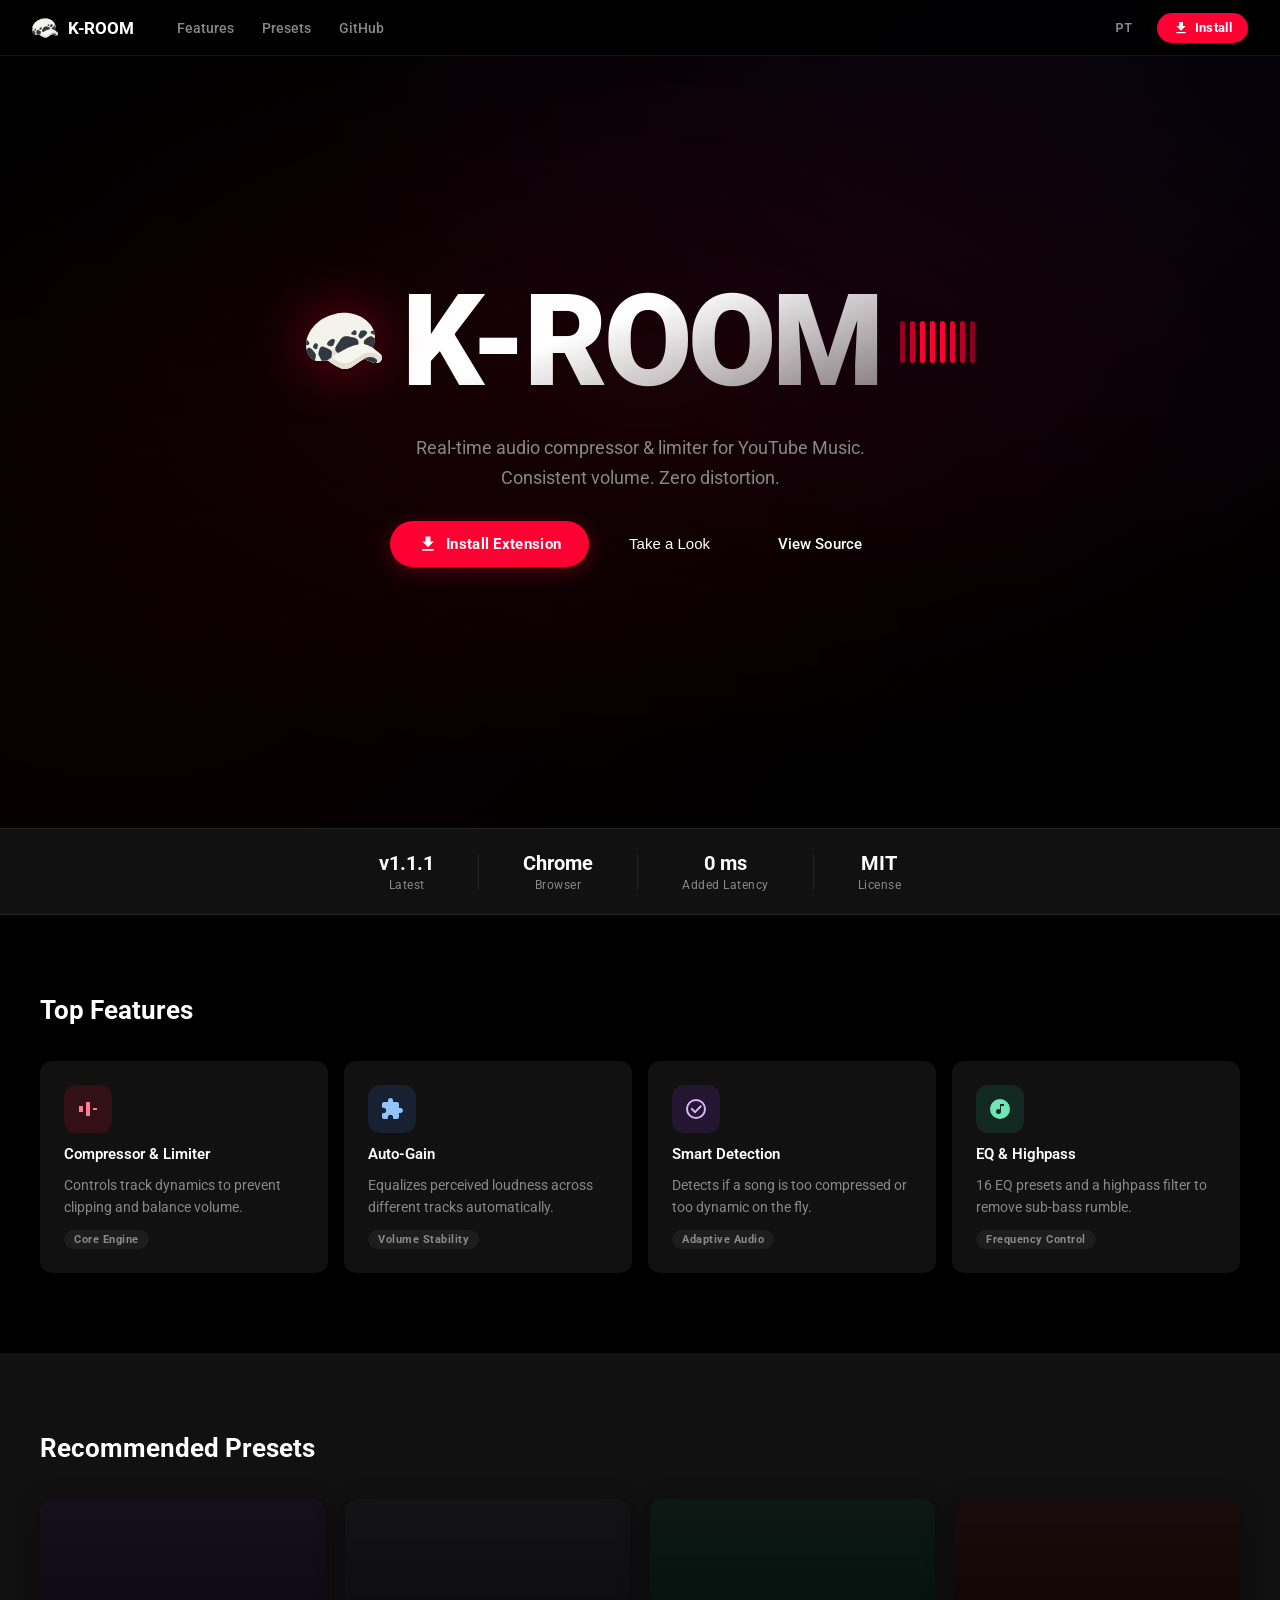
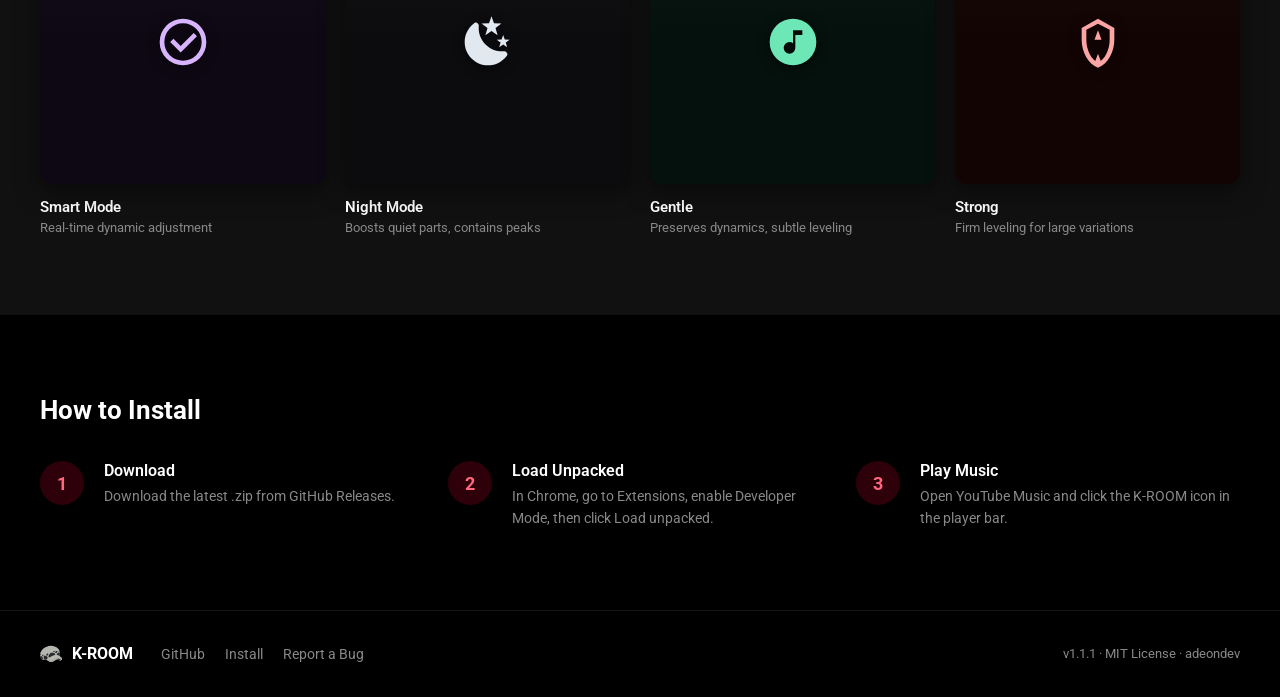
==== commit 732d6181: "Equalizer and Graph" ====
--- a/index.html
+++ b/index.html
@@ -1,12 +1,15 @@
 <!DOCTYPE html>
 <html lang="en">
+
 <head>
     <meta charset="UTF-8">
     <meta name="viewport" content="width=device-width, initial-scale=1.0">
     <title>K-ROOM | YT Music Volume Control</title>
 
-    <meta name="description" content="K-ROOM é um compressor e limiter de áudio em tempo real para YouTube Music. Volume consistente. Zero distorção.">
-    <meta name="keywords" content="youtube music, audio compressor, limiter, volume control, auto-gain, k-room, browser extension, extensão">
+    <meta name="description"
+        content="K-ROOM é um compressor e limiter de áudio em tempo real para YouTube Music. Volume consistente. Zero distorção.">
+    <meta name="keywords"
+        content="youtube music, audio compressor, limiter, volume control, auto-gain, k-room, browser extension, extensão">
     <meta name="author" content="adeondev">
 
     <meta property="og:type" content="website">
@@ -41,18 +44,22 @@
             transition: opacity 0.22s;
             padding: 24px;
         }
+
         .demo-overlay.is-open {
             opacity: 1;
             pointer-events: auto;
         }
+
         .demo-wrap {
             position: relative;
             transform: scale(0.95) translateY(14px);
             transition: transform 0.24s cubic-bezier(0.2, 0, 0.2, 1);
         }
+
         .demo-overlay.is-open .demo-wrap {
             transform: scale(1) translateY(0);
         }
+
         .demo-close-btn {
             position: absolute;
             top: -12px;
@@ -73,7 +80,11 @@
             transition: background 0.15s, color 0.15s;
             font-family: Arial, sans-serif;
         }
-        .demo-close-btn:hover { background: #444; color: #fff; }
+
+        .demo-close-btn:hover {
+            background: #444;
+            color: #fff;
+        }
 
         /* ─── SCOPED POPUP STYLES ─── */
         .demo-popup {
@@ -91,10 +102,20 @@
             box-shadow: 0 28px 72px rgba(0, 0, 0, 0.85);
             -webkit-font-smoothing: antialiased;
         }
-        .demo-popup::-webkit-scrollbar { width: 6px; }
-        .demo-popup::-webkit-scrollbar-thumb { background: #303030; border-radius: 3px; }
-
-        .demo-popup .app { display: flex; flex-direction: column; }
+
+        .demo-popup::-webkit-scrollbar {
+            width: 6px;
+        }
+
+        .demo-popup::-webkit-scrollbar-thumb {
+            background: #303030;
+            border-radius: 3px;
+        }
+
+        .demo-popup .app {
+            display: flex;
+            flex-direction: column;
+        }
 
         .demo-popup .header {
             display: flex;
@@ -107,161 +128,538 @@
             top: 0;
             z-index: 1;
         }
+
         .demo-popup .header__logo {
-            width: 36px; height: 36px;
+            width: 36px;
+            height: 36px;
             background-image: url("icons/icon.png");
             background-size: contain;
             background-repeat: no-repeat;
             background-position: center;
         }
-        .demo-popup .header__actions { display: flex; align-items: center; gap: 12px; }
-
-        .demo-popup .switch { position: relative; width: 42px; height: 24px; flex-shrink: 0; cursor: pointer; }
-        .demo-popup .switch input { opacity: 0; width: 0; height: 0; position: absolute; }
+
+        .demo-popup .header__actions {
+            display: flex;
+            align-items: center;
+            gap: 12px;
+        }
+
+        .demo-popup .switch {
+            position: relative;
+            width: 42px;
+            height: 24px;
+            flex-shrink: 0;
+            cursor: pointer;
+        }
+
+        .demo-popup .switch input {
+            opacity: 0;
+            width: 0;
+            height: 0;
+            position: absolute;
+        }
+
         .demo-popup .switch__slider {
-            position: absolute; inset: 0;
-            background: #2a2a2a; border-radius: 999px;
+            position: absolute;
+            inset: 0;
+            background: #2a2a2a;
+            border-radius: 999px;
             transition: background 160ms cubic-bezier(0.2, 0, 0.2, 1);
         }
+
         .demo-popup .switch__slider::before {
-            content: ""; position: absolute;
-            top: 3px; left: 3px; width: 18px; height: 18px;
-            background: #aaaaaa; border-radius: 50%;
+            content: "";
+            position: absolute;
+            top: 3px;
+            left: 3px;
+            width: 18px;
+            height: 18px;
+            background: #aaaaaa;
+            border-radius: 50%;
             transition: transform 160ms cubic-bezier(0.2, 0, 0.2, 1), background 160ms;
         }
-        .demo-popup .switch input:checked + .switch__slider { background: #ff0033; }
-        .demo-popup .switch input:checked + .switch__slider::before { transform: translateX(18px); background: #fff; }
+
+        .demo-popup .switch input:checked+.switch__slider {
+            background: #ff0033;
+        }
+
+        .demo-popup .switch input:checked+.switch__slider::before {
+            transform: translateX(18px);
+            background: #fff;
+        }
 
         .demo-popup .section {
-            display: flex; flex-direction: column; gap: 12px;
-            padding: 16px; border-bottom: 1px solid #303030;
-        }
-        .demo-popup .section:last-of-type { border-bottom: none; }
-        .demo-popup .section__title { font-size: 14px; font-weight: 700; color: #fff; margin-bottom: 2px; }
-        .demo-popup .section__hint { font-size: 11px; color: #aaaaaa; line-height: 1.5; min-height: 16px; }
-
-        .demo-popup .presets { display: flex; flex-wrap: wrap; gap: 8px; }
+            display: flex;
+            flex-direction: column;
+            gap: 12px;
+            padding: 16px;
+            border-bottom: 1px solid #303030;
+        }
+
+        .demo-popup .section:last-of-type {
+            border-bottom: none;
+        }
+
+        .demo-popup .section__title {
+            font-size: 14px;
+            font-weight: 700;
+            color: #fff;
+            margin-bottom: 2px;
+        }
+
+        .demo-popup .section__hint {
+            font-size: 11px;
+            color: #aaaaaa;
+            line-height: 1.5;
+            min-height: 16px;
+        }
+
+        .demo-popup .presets {
+            display: flex;
+            flex-wrap: wrap;
+            gap: 8px;
+        }
+
         .demo-popup .preset {
             all: unset;
             padding: 7px 14px;
-            background: #272727; border-radius: 9999px;
-            font-size: 12px; font-weight: 500; color: #fff;
-            cursor: pointer; text-align: center;
+            background: #272727;
+            border-radius: 9999px;
+            font-size: 12px;
+            font-weight: 500;
+            color: #fff;
+            cursor: pointer;
+            text-align: center;
             transition: background 160ms;
         }
-        .demo-popup .preset:hover { background: #2a2a2a; }
-        .demo-popup .preset[aria-pressed="true"] { background: #fff; color: #000; }
+
+        .demo-popup .preset:hover {
+            background: #2a2a2a;
+        }
+
+        .demo-popup .preset[aria-pressed="true"] {
+            background: #fff;
+            color: #000;
+        }
 
         .demo-popup .eq-presets {
-            display: flex; flex-wrap: wrap; gap: 6px;
-            max-height: 136px; overflow-y: auto;
-            scrollbar-width: thin; scrollbar-color: #303030 transparent;
+            display: flex;
+            flex-wrap: wrap;
+            gap: 6px;
+            max-height: 136px;
+            overflow-y: auto;
+            scrollbar-width: thin;
+            scrollbar-color: #303030 transparent;
             padding-right: 4px;
         }
+
         .demo-popup .eq-preset {
             all: unset;
             padding: 6px 12px;
-            background: #272727; border-radius: 9999px;
-            font-size: 11px; font-weight: 500; color: #fff;
-            cursor: pointer; transition: background 160ms;
-        }
-        .demo-popup .eq-preset:hover { background: #2a2a2a; }
-        .demo-popup .eq-preset[aria-pressed="true"] { background: #ff0033; color: #fff; }
-
-        .demo-popup .media-timeline { display: flex; align-items: center; gap: 8px; margin-top: 8px; margin-bottom: 2px; font-size: 11px; color: #909090; font-family: 'Roboto Mono', monospace; user-select: none; }
-        .demo-popup .media-progress-slider { flex: 1; -webkit-appearance: none; height: 4px; background: #3a3a3a; border-radius: 2px; outline: none; cursor: pointer; }
-        .demo-popup .media-progress-slider::-webkit-slider-thumb { -webkit-appearance: none; width: 12px; height: 12px; border-radius: 50%; background: #fff; cursor: pointer; box-shadow: 0 0 4px rgba(0,0,0,0.5); transition: transform 100ms, background 100ms; }
-        .demo-popup .media-progress-slider:hover::-webkit-slider-thumb { background: #ff0033; transform: scale(1.2); }
-
-        .demo-popup .media-controls { display: flex; justify-content: center; gap: 16px; margin-top: 4px; }
+            background: #272727;
+            border-radius: 9999px;
+            font-size: 11px;
+            font-weight: 500;
+            color: #fff;
+            cursor: pointer;
+            transition: background 160ms;
+        }
+
+        .demo-popup .eq-preset:hover {
+            background: #2a2a2a;
+        }
+
+        .demo-popup .eq-preset[aria-pressed="true"] {
+            background: #ff0033;
+            color: #fff;
+        }
+
+        .demo-popup .media-track-info {
+            display: flex;
+            align-items: center;
+            gap: 12px;
+            margin-top: 4px;
+            margin-bottom: 2px;
+        }
+
+        .demo-popup .media-track-info img {
+            width: 40px;
+            height: 40px;
+            border-radius: 6px;
+            object-fit: cover;
+            background: #272727;
+            flex-shrink: 0;
+        }
+
+        .demo-popup .media-track-text {
+            display: flex;
+            flex-direction: column;
+            min-width: 0;
+            flex: 1;
+        }
+
+        .demo-popup .media-title {
+            font-size: 13px;
+            font-weight: 600;
+            color: #fff;
+            white-space: nowrap;
+            overflow: hidden;
+            text-overflow: ellipsis;
+        }
+
+        .demo-popup .media-artist {
+            font-size: 11px;
+            color: #aaa;
+            white-space: nowrap;
+            overflow: hidden;
+            text-overflow: ellipsis;
+        }
+
+        .demo-popup .media-timeline {
+            display: flex;
+            align-items: center;
+            gap: 8px;
+            margin-top: 8px;
+            margin-bottom: 2px;
+            font-size: 11px;
+            color: #909090;
+            font-family: 'Roboto Mono', monospace;
+            user-select: none;
+        }
+
+        .demo-popup .media-progress-slider {
+            flex: 1;
+            -webkit-appearance: none;
+            height: 4px;
+            background: #3a3a3a;
+            border-radius: 2px;
+            outline: none;
+            cursor: pointer;
+        }
+
+        .demo-popup .media-progress-slider::-webkit-slider-thumb {
+            -webkit-appearance: none;
+            width: 12px;
+            height: 12px;
+            border-radius: 50%;
+            background: #fff;
+            cursor: pointer;
+            box-shadow: 0 0 4px rgba(0, 0, 0, 0.5);
+            transition: transform 100ms, background 100ms;
+        }
+
+        .demo-popup .media-progress-slider:hover::-webkit-slider-thumb {
+            background: #ff0033;
+            transform: scale(1.2);
+        }
+
+        .demo-popup .media-controls {
+            display: flex;
+            justify-content: center;
+            gap: 16px;
+            margin-top: 4px;
+        }
+
         .demo-popup .btn--media {
-            all: unset; display: flex; align-items: center; justify-content: center;
-            width: 40px; height: 40px; border-radius: 50%;
-            background: #272727; color: #fff; cursor: pointer;
+            all: unset;
+            display: flex;
+            align-items: center;
+            justify-content: center;
+            width: 40px;
+            height: 40px;
+            border-radius: 50%;
+            background: #272727;
+            color: #fff;
+            cursor: pointer;
             transition: background 160ms, transform 160ms;
         }
-        .demo-popup .btn--media:hover { background: #2a2a2a; transform: scale(1.05); }
-        .demo-popup .btn--media:active { transform: scale(0.95); }
-
-        .demo-popup .control { display: flex; flex-direction: column; gap: 10px; }
-        .demo-popup .control--inline { flex-direction: row; align-items: center; }
-        .demo-popup .control__row { display: flex; justify-content: space-between; align-items: baseline; font-size: 12px; }
-        .demo-popup .control__row label { color: #fff; }
-        .demo-popup .control__row output { color: #aaa; font-size: 11px; font-variant-numeric: tabular-nums; }
-        .demo-popup .control__scale { display: flex; justify-content: space-between; font-size: 10px; color: #717171; }
-        .demo-popup .checkbox { display: flex; align-items: center; gap: 8px; font-size: 12px; cursor: pointer; user-select: none; }
-        .demo-popup .checkbox input { accent-color: #ff0033; width: 14px; height: 14px; cursor: pointer; }
+
+        .demo-popup .btn--media:hover {
+            background: #2a2a2a;
+            transform: scale(1.05);
+        }
+
+        .demo-popup .btn--media:active {
+            transform: scale(0.95);
+        }
+
+        .demo-popup .control {
+            display: flex;
+            flex-direction: column;
+            gap: 10px;
+        }
+
+        .demo-popup .control--inline {
+            flex-direction: row;
+            align-items: center;
+        }
+
+        .demo-popup .control__row {
+            display: flex;
+            justify-content: space-between;
+            align-items: baseline;
+            font-size: 12px;
+        }
+
+        .demo-popup .control__row label {
+            color: #fff;
+        }
+
+        .demo-popup .control__row output {
+            color: #aaa;
+            font-size: 11px;
+            font-variant-numeric: tabular-nums;
+        }
+
+        .demo-popup .control__scale {
+            display: flex;
+            justify-content: space-between;
+            font-size: 10px;
+            color: #717171;
+        }
+
+        .demo-popup .checkbox {
+            display: flex;
+            align-items: center;
+            gap: 8px;
+            font-size: 12px;
+            cursor: pointer;
+            user-select: none;
+        }
+
+        .demo-popup .checkbox input {
+            accent-color: #ff0033;
+            width: 14px;
+            height: 14px;
+            cursor: pointer;
+        }
 
         .demo-popup input[type="range"] {
-            -webkit-appearance: none; appearance: none;
-            width: 100%; height: 4px;
-            background: #303030; border-radius: 999px; outline: none; cursor: pointer;
-        }
+            -webkit-appearance: none;
+            appearance: none;
+            width: 100%;
+            height: 4px;
+            background: #303030;
+            border-radius: 999px;
+            outline: none;
+            cursor: pointer;
+        }
+
         .demo-popup input[type="range"]::-webkit-slider-thumb {
-            -webkit-appearance: none; appearance: none;
-            width: 14px; height: 14px;
-            background: #ff0033; border-radius: 50%;
+            -webkit-appearance: none;
+            appearance: none;
+            width: 14px;
+            height: 14px;
+            background: #ff0033;
+            border-radius: 50%;
             transition: transform 160ms, box-shadow 160ms;
         }
+
         .demo-popup input[type="range"]::-webkit-slider-thumb:hover {
             transform: scale(1.2);
             box-shadow: 0 0 0 6px rgba(255, 0, 51, 0.18);
         }
-        .demo-popup input[type="range"]:disabled { opacity: 0.4; cursor: not-allowed; }
+
+        .demo-popup input[type="range"]:disabled {
+            opacity: 0.4;
+            cursor: not-allowed;
+        }
 
         .demo-popup .accordion {
             all: unset;
-            display: flex; align-items: center; justify-content: space-between;
+            display: flex;
+            align-items: center;
+            justify-content: space-between;
             padding: 10px 14px;
-            background: #212121; border-radius: 12px;
-            font-size: 13px; font-weight: 500;
-            cursor: pointer; width: 100%; box-sizing: border-box;
+            background: #212121;
+            border-radius: 12px;
+            font-size: 13px;
+            font-weight: 500;
+            cursor: pointer;
+            width: 100%;
+            box-sizing: border-box;
             transition: background 160ms;
         }
-        .demo-popup .accordion:hover { background: #2a2a2a; }
-        .demo-popup .accordion[aria-expanded="true"] svg { transform: rotate(180deg); }
-        .demo-popup .accordion svg { transition: transform 160ms; }
+
+        .demo-popup .accordion:hover {
+            background: #2a2a2a;
+        }
+
+        .demo-popup .accordion[aria-expanded="true"] svg {
+            transform: rotate(180deg);
+        }
+
+        .demo-popup .accordion svg {
+            transition: transform 160ms;
+        }
 
         .demo-popup .advanced {
-            display: flex; flex-direction: column; gap: 16px;
+            display: flex;
+            flex-direction: column;
+            gap: 16px;
             padding: 14px;
-            background: #212121; border-radius: 12px; margin-top: 8px;
-        }
-        .demo-popup .advanced[hidden] { display: none; }
+            background: #212121;
+            border-radius: 12px;
+            margin-top: 8px;
+        }
+
+        .demo-popup .advanced[hidden] {
+            display: none;
+        }
 
         .demo-popup .meter {
-            display: grid; grid-template-columns: 80px 1fr 56px;
-            align-items: center; gap: 8px; font-size: 11px;
-        }
-        .demo-popup .meter__label { color: #aaa; }
-        .demo-popup .meter__bar { height: 6px; background: #2a2a2a; border-radius: 999px; overflow: hidden; }
-        .demo-popup .meter__fill { height: 100%; width: 0%; background: #ff0033; transition: width 80ms linear; }
-        .demo-popup .meter__fill--danger { background: #ffb300; }
-        .demo-popup .meter__bar--bipolar { position: relative; background: #2a2a2a; }
+            display: grid;
+            grid-template-columns: 80px 1fr auto;
+            align-items: center;
+            gap: 8px;
+            font-size: 11px;
+        }
+
+        .demo-popup .meter__label {
+            color: #aaa;
+        }
+
+        .demo-popup .meter__bar {
+            height: 6px;
+            background: #2a2a2a;
+            border-radius: 999px;
+            overflow: hidden;
+        }
+
+        .demo-popup .meter__fill {
+            height: 100%;
+            width: 0%;
+            background: #ff0033;
+            transition: width 80ms linear;
+        }
+
+        .demo-popup .meter__fill--danger {
+            background: #ffb300;
+        }
+
+        .demo-popup .meter__bar--bipolar {
+            position: relative;
+            background: #2a2a2a;
+        }
+
         .demo-popup .meter__bar--bipolar::before {
-            content: ""; position: absolute; left: 50%; top: -2px; bottom: -2px;
-            width: 1px; background: #717171; opacity: 0.4;
-        }
-        .demo-popup .meter__fill--boost { position: absolute; top: 0; left: 50%; height: 100%; background: #ff0033; transition: width 120ms linear; }
-        .demo-popup .meter__fill--cut   { position: absolute; top: 0; right: 50%; height: 100%; background: #ffb300; transition: width 120ms linear; }
-        .demo-popup .meter output { font-variant-numeric: tabular-nums; color: #aaa; text-align: right; }
-
-        .demo-popup .divider { border: 0; border-top: 1px solid #303030; margin: 4px 0; }
+            content: "";
+            position: absolute;
+            left: 50%;
+            top: -2px;
+            bottom: -2px;
+            width: 1px;
+            background: #717171;
+            opacity: 0.4;
+        }
+
+        .demo-popup .meter__fill--boost {
+            position: absolute;
+            top: 0;
+            left: 50%;
+            height: 100%;
+            background: #ff0033;
+            transition: width 120ms linear;
+        }
+
+        .demo-popup .meter__fill--cut {
+            position: absolute;
+            top: 0;
+            right: 50%;
+            height: 100%;
+            background: #ffb300;
+            transition: width 120ms linear;
+        }
+
+        .demo-popup .meter output {
+            font-variant-numeric: tabular-nums;
+            color: #aaa;
+            text-align: right;
+        }
+
+        .demo-popup .divider {
+            border: 0;
+            border-top: 1px solid #303030;
+            margin: 4px 0;
+        }
 
         .demo-popup .footer {
-            display: flex; align-items: center; justify-content: space-between;
-            padding: 12px 16px; border-top: 1px solid #303030;
-            position: sticky; bottom: 0; background: #0f0f0f;
-        }
-        .demo-popup .footer__version { font-size: 10px; color: #717171; }
-        .demo-popup .btn { all: unset; padding: 6px 12px; border-radius: 8px; font-size: 12px; font-weight: 500; cursor: pointer; transition: background 160ms; }
-        .demo-popup .btn--ghost { color: #aaa; }
-        .demo-popup .btn--ghost:hover { background: #2a2a2a; color: #fff; }
+            display: flex;
+            align-items: center;
+            justify-content: space-between;
+            padding: 12px 16px;
+            border-top: 1px solid #303030;
+            position: sticky;
+            bottom: 0;
+            background: #0f0f0f;
+        }
+
+        .demo-popup .footer__version {
+            font-size: 10px;
+            color: #717171;
+        }
+
+        .demo-popup .btn {
+            all: unset;
+            padding: 6px 12px;
+            border-radius: 8px;
+            font-size: 12px;
+            font-weight: 500;
+            cursor: pointer;
+            transition: background 160ms;
+        }
+
+        .demo-popup .btn--ghost {
+            color: #aaa;
+        }
+
+        .demo-popup .btn--ghost:hover {
+            background: #2a2a2a;
+            color: #fff;
+        }
 
         .demo-popup .app.is-disabled .section:not(:first-child),
-        .demo-popup .app.is-disabled .footer { opacity: 0.5; pointer-events: none; }
+        .demo-popup .app.is-disabled .footer {
+            opacity: 0.5;
+            pointer-events: none;
+        }
+
+        .demo-popup .eq-graph-wrap {
+            margin-top: 10px;
+            border-radius: 12px;
+            overflow: hidden;
+            background: #141414;
+            border: 1px solid #303030;
+        }
+
+        .demo-popup #dp-eq-graph {
+            display: block;
+            width: 100%;
+            touch-action: none;
+        }
+
+        .demo-popup .scan-badge {
+            display: inline-block;
+            font-size: 9px;
+            font-weight: 600;
+            letter-spacing: 0.5px;
+            text-transform: uppercase;
+            padding: 2px 6px;
+            border-radius: 4px;
+            line-height: 1;
+            white-space: nowrap;
+            vertical-align: middle;
+            margin-left: 4px;
+        }
+
+        .demo-popup .scan-badge--locked {
+            background: rgba(0, 200, 80, 0.15);
+            color: #00c850;
+            border: 1px solid rgba(0, 200, 80, 0.3);
+        }
     </style>
 </head>
+
 <body>
 
     <nav class="navbar">
@@ -277,7 +675,9 @@
         <div class="nav-actions">
             <button class="lang-toggle" id="langToggle">PT</button>
             <a href="https://github.com/adeondev/k-room-yt-music/releases/" target="_blank" class="btn-nav-install">
-                <svg viewBox="0 0 24 24" class="icon-sm"><path fill="currentColor" d="M19 9h-4V3H9v6H5l7 7 7-7zM5 18v2h14v-2H5z"/></svg>
+                <svg viewBox="0 0 24 24" class="icon-sm">
+                    <path fill="currentColor" d="M19 9h-4V3H9v6H5l7 7 7-7zM5 18v2h14v-2H5z" />
+                </svg>
                 <span data-i18n="install">Install</span>
             </a>
         </div>
@@ -296,20 +696,24 @@
                         <span></span><span></span><span></span><span></span>
                     </div>
                 </div>
-                <p class="hero-sub" data-i18n="heroSub">Real-time audio compressor &amp; limiter for YouTube Music. Consistent volume. Zero distortion.</p>
+                <p class="hero-sub" data-i18n="heroSub">Real-time audio compressor &amp; limiter for YouTube Music.
+                    Consistent volume. Zero distortion.</p>
                 <div class="hero-cta">
                     <a href="https://github.com/adeondev/k-room-yt-music/releases/" target="_blank" class="btn-primary">
-                        <svg viewBox="0 0 24 24"><path fill="currentColor" d="M19 9h-4V3H9v6H5l7 7 7-7zM5 18v2h14v-2H5z"/></svg>
+                        <svg viewBox="0 0 24 24">
+                            <path fill="currentColor" d="M19 9h-4V3H9v6H5l7 7 7-7zM5 18v2h14v-2H5z" />
+                        </svg>
                         <span data-i18n="getStarted">Install Extension</span>
                     </a>
                     <button class="btn-ghost" id="btn-demo" data-i18n="takeALook">Take a Look</button>
-                    <a href="https://github.com/adeondev/k-room-yt-music" target="_blank" class="btn-ghost" data-i18n="viewSource">View Source</a>
+                    <a href="https://github.com/adeondev/k-room-yt-music" target="_blank" class="btn-ghost"
+                        data-i18n="viewSource">View Source</a>
                 </div>
             </div>
         </section>
 
         <div class="stats-strip">
-            <div class="stat"><strong>v1.1.0</strong><span data-i18n="statVersion">Latest</span></div>
+            <div class="stat"><strong>v1.1.1</strong><span data-i18n="statVersion">Latest</span></div>
             <div class="stat-sep"></div>
             <div class="stat"><strong>Chrome</strong><span data-i18n="statBrowser">Browser</span></div>
             <div class="stat-sep"></div>
@@ -324,7 +728,9 @@
                 <div class="cards-grid">
                     <div class="card">
                         <div class="card-icon card-icon-red">
-                            <svg viewBox="0 0 24 24"><path fill="currentColor" d="M3,9H7V15H3V9M10,5H14V19H10V5M17,11H21V13H17V11Z"/></svg>
+                            <svg viewBox="0 0 24 24">
+                                <path fill="currentColor" d="M3,9H7V15H3V9M10,5H14V19H10V5M17,11H21V13H17V11Z" />
+                            </svg>
                         </div>
                         <h3 data-i18n="feat1Title">Compressor &amp; Limiter</h3>
                         <p data-i18n="feat1Desc">Controls track dynamics to prevent clipping and balance volume.</p>
@@ -332,7 +738,10 @@
                     </div>
                     <div class="card">
                         <div class="card-icon card-icon-blue">
-                            <svg viewBox="0 0 24 24"><path fill="currentColor" d="M20.5 11H19V7c0-1.1-.9-2-2-2h-4V3.5C13 2.12 11.88 1 10.5 1S8 2.12 8 3.5V5H4c-1.1 0-1.99.9-1.99 2v3.8H3.5c1.49 0 2.7 1.21 2.7 2.7s-1.21 2.7-2.7 2.7H2V20c0 1.1.9 2 2 2h3.8v-1.5c0-1.49 1.21-2.7 2.7-2.7 1.49 0 2.7 1.21 2.7 2.7V22H17c1.1 0 2-.9 2-2v-4h1.5c1.38 0 2.5-1.12 2.5-2.5S21.88 11 20.5 11z"/></svg>
+                            <svg viewBox="0 0 24 24">
+                                <path fill="currentColor"
+                                    d="M20.5 11H19V7c0-1.1-.9-2-2-2h-4V3.5C13 2.12 11.88 1 10.5 1S8 2.12 8 3.5V5H4c-1.1 0-1.99.9-1.99 2v3.8H3.5c1.49 0 2.7 1.21 2.7 2.7s-1.21 2.7-2.7 2.7H2V20c0 1.1.9 2 2 2h3.8v-1.5c0-1.49 1.21-2.7 2.7-2.7 1.49 0 2.7 1.21 2.7 2.7V22H17c1.1 0 2-.9 2-2v-4h1.5c1.38 0 2.5-1.12 2.5-2.5S21.88 11 20.5 11z" />
+                            </svg>
                         </div>
                         <h3 data-i18n="feat2Title">Auto-Gain</h3>
                         <p data-i18n="feat2Desc">Equalizes perceived loudness across different tracks automatically.</p>
@@ -340,7 +749,10 @@
                     </div>
                     <div class="card">
                         <div class="card-icon card-icon-purple">
-                            <svg viewBox="0 0 24 24"><path fill="currentColor" d="M12,2A10,10 0 0,0 2,12A10,10 0 0,0 12,22A10,10 0 0,0 22,12A10,10 0 0,0 12,2M12,4A8,8 0 0,1 20,12A8,8 0 0,1 12,20A8,8 0 0,1 4,12A8,8 0 0,1 12,4M11,16.5L6.5,12L7.91,10.59L11,13.67L16.59,8.09L18,9.5L11,16.5"/></svg>
+                            <svg viewBox="0 0 24 24">
+                                <path fill="currentColor"
+                                    d="M12,2A10,10 0 0,0 2,12A10,10 0 0,0 12,22A10,10 0 0,0 22,12A10,10 0 0,0 12,2M12,4A8,8 0 0,1 20,12A8,8 0 0,1 12,20A8,8 0 0,1 4,12A8,8 0 0,1 12,4M11,16.5L6.5,12L7.91,10.59L11,13.67L16.59,8.09L18,9.5L11,16.5" />
+                            </svg>
                         </div>
                         <h3 data-i18n="feat3Title">Smart Detection</h3>
                         <p data-i18n="feat3Desc">Detects if a song is too compressed or too dynamic on the fly.</p>
@@ -348,7 +760,10 @@
                     </div>
                     <div class="card">
                         <div class="card-icon card-icon-green">
-                            <svg viewBox="0 0 24 24"><path fill="currentColor" d="M16,9V7H12V12.5C11.58,12.19 11.07,12 10.5,12A2.5,2.5 0 0,0 8,14.5A2.5,2.5 0 0,0 10.5,17A2.5,2.5 0 0,0 13,14.5V9H16M12,2A10,10 0 0,1 22,12A10,10 0 0,1 12,22A10,10 0 0,1 2,12A10,10 0 0,1 12,2Z"/></svg>
+                            <svg viewBox="0 0 24 24">
+                                <path fill="currentColor"
+                                    d="M16,9V7H12V12.5C11.58,12.19 11.07,12 10.5,12A2.5,2.5 0 0,0 8,14.5A2.5,2.5 0 0,0 10.5,17A2.5,2.5 0 0,0 13,14.5V9H16M12,2A10,10 0 0,1 22,12A10,10 0 0,1 12,22A10,10 0 0,1 2,12A10,10 0 0,1 12,2Z" />
+                            </svg>
                         </div>
                         <h3 data-i18n="feat4Title">EQ &amp; Highpass</h3>
                         <p data-i18n="feat4Desc">16 EQ presets and a highpass filter to remove sub-bass rumble.</p>
@@ -364,28 +779,40 @@
                 <div class="presets-grid">
                     <div class="preset-card">
                         <div class="preset-cover preset-smart">
-                            <svg viewBox="0 0 24 24"><path fill="currentColor" d="M12,2A10,10 0 0,0 2,12A10,10 0 0,0 12,22A10,10 0 0,0 22,12A10,10 0 0,0 12,2M12,4A8,8 0 0,1 20,12A8,8 0 0,1 12,20A8,8 0 0,1 4,12A8,8 0 0,1 12,4M11,16.5L6.5,12L7.91,10.59L11,13.67L16.59,8.09L18,9.5L11,16.5"/></svg>
+                            <svg viewBox="0 0 24 24">
+                                <path fill="currentColor"
+                                    d="M12,2A10,10 0 0,0 2,12A10,10 0 0,0 12,22A10,10 0 0,0 22,12A10,10 0 0,0 12,2M12,4A8,8 0 0,1 20,12A8,8 0 0,1 12,20A8,8 0 0,1 4,12A8,8 0 0,1 12,4M11,16.5L6.5,12L7.91,10.59L11,13.67L16.59,8.09L18,9.5L11,16.5" />
+                            </svg>
                         </div>
                         <h3 data-i18n="preSmart">Smart Mode</h3>
                         <p data-i18n="preSmartDesc">Real-time dynamic adjustment</p>
                     </div>
                     <div class="preset-card">
                         <div class="preset-cover preset-night">
-                            <svg viewBox="0 0 24 24"><path fill="currentColor" d="M17.75,4.09L15.22,6.03L16.13,9.09L13.5,7.28L10.87,9.09L11.78,6.03L9.25,4.09L12.44,4L13.5,1L14.56,4L17.75,4.09M21.25,11L19.61,12.25L20.2,14.23L18.5,13.06L16.8,14.23L17.39,12.25L15.75,11L17.81,10.95L18.5,9L19.19,10.95L21.25,11M18.97,15.95C19.8,15.87 20.69,17.05 20.16,17.8C19.84,18.25 19.5,18.67 19.08,19.07C15.17,23 8.84,23 4.94,19.07C1.03,15.17 1.03,8.83 4.94,4.93C5.34,4.53 5.76,4.17 6.21,3.85C6.96,3.32 8.14,4.21 8.06,5.04C7.79,7.9 8.75,10.87 10.95,13.06C13.14,15.26 16.1,16.22 18.97,15.95Z"/></svg>
+                            <svg viewBox="0 0 24 24">
+                                <path fill="currentColor"
+                                    d="M17.75,4.09L15.22,6.03L16.13,9.09L13.5,7.28L10.87,9.09L11.78,6.03L9.25,4.09L12.44,4L13.5,1L14.56,4L17.75,4.09M21.25,11L19.61,12.25L20.2,14.23L18.5,13.06L16.8,14.23L17.39,12.25L15.75,11L17.81,10.95L18.5,9L19.19,10.95L21.25,11M18.97,15.95C19.8,15.87 20.69,17.05 20.16,17.8C19.84,18.25 19.5,18.67 19.08,19.07C15.17,23 8.84,23 4.94,19.07C1.03,15.17 1.03,8.83 4.94,4.93C5.34,4.53 5.76,4.17 6.21,3.85C6.96,3.32 8.14,4.21 8.06,5.04C7.79,7.9 8.75,10.87 10.95,13.06C13.14,15.26 16.1,16.22 18.97,15.95Z" />
+                            </svg>
                         </div>
                         <h3 data-i18n="preNight">Night Mode</h3>
                         <p data-i18n="preNightDesc">Boosts quiet parts, contains peaks</p>
                     </div>
                     <div class="preset-card">
                         <div class="preset-cover preset-gentle">
-                            <svg viewBox="0 0 24 24"><path fill="currentColor" d="M16,9V7H12V12.5C11.58,12.19 11.07,12 10.5,12A2.5,2.5 0 0,0 8,14.5A2.5,2.5 0 0,0 10.5,17A2.5,2.5 0 0,0 13,14.5V9H16M12,2A10,10 0 0,1 22,12A10,10 0 0,1 12,22A10,10 0 0,1 2,12A10,10 0 0,1 12,2Z"/></svg>
+                            <svg viewBox="0 0 24 24">
+                                <path fill="currentColor"
+                                    d="M16,9V7H12V12.5C11.58,12.19 11.07,12 10.5,12A2.5,2.5 0 0,0 8,14.5A2.5,2.5 0 0,0 10.5,17A2.5,2.5 0 0,0 13,14.5V9H16M12,2A10,10 0 0,1 22,12A10,10 0 0,1 12,22A10,10 0 0,1 2,12A10,10 0 0,1 12,2Z" />
+                            </svg>
                         </div>
                         <h3 data-i18n="preGentle">Gentle</h3>
                         <p data-i18n="preGentleDesc">Preserves dynamics, subtle leveling</p>
                     </div>
                     <div class="preset-card">
                         <div class="preset-cover preset-strong">
-                            <svg viewBox="0 0 24 24"><path fill="currentColor" d="M13.5,21L12,17L10.5,21H13.5M12,2L5,6V11C5,16.5 8,21.5 12,23C16,21.5 19,16.5 19,11V6L12,2M12,4.2L17,6.8V11C17,15.5 14.8,19.6 12,20.8C9.2,19.6 7,15.5 7,11V6.8L12,4.2M12,7L10.5,11H13.5L12,7Z"/></svg>
+                            <svg viewBox="0 0 24 24">
+                                <path fill="currentColor"
+                                    d="M13.5,21L12,17L10.5,21H13.5M12,2L5,6V11C5,16.5 8,21.5 12,23C16,21.5 19,16.5 19,11V6L12,2M12,4.2L17,6.8V11C17,15.5 14.8,19.6 12,20.8C9.2,19.6 7,15.5 7,11V6.8L12,4.2M12,7L10.5,11H13.5L12,7Z" />
+                            </svg>
                         </div>
                         <h3 data-i18n="preStrong">Strong</h3>
                         <p data-i18n="preStrongDesc">Firm leveling for large variations</p>
@@ -409,7 +836,8 @@
                         <div class="step-num">2</div>
                         <div class="step-body">
                             <h3 data-i18n="step2Title">Load Unpacked</h3>
-                            <p data-i18n="step2Desc">In Chrome, go to Extensions, enable Developer Mode, then click Load unpacked.</p>
+                            <p data-i18n="step2Desc">In Chrome, go to Extensions, enable Developer Mode, then click Load
+                                unpacked.</p>
                         </div>
                     </div>
                     <div class="step">
@@ -433,10 +861,12 @@
             </div>
             <div class="footer-links">
                 <a href="https://github.com/adeondev/k-room-yt-music" target="_blank">GitHub</a>
-                <a href="https://github.com/adeondev/k-room-yt-music/releases/" target="_blank" data-i18n="install">Install</a>
-                <a href="https://github.com/adeondev/k-room-yt-music/issues" target="_blank" data-i18n="footerIssues">Report a Bug</a>
+                <a href="https://github.com/adeondev/k-room-yt-music/releases/" target="_blank"
+                    data-i18n="install">Install</a>
+                <a href="https://github.com/adeondev/k-room-yt-music/issues" target="_blank"
+                    data-i18n="footerIssues">Report a Bug</a>
             </div>
-            <span class="footer-copy">v1.1.0 · MIT License · adeondev</span>
+            <span class="footer-copy">v1.1.1 · MIT License · adeondev</span>
         </div>
     </footer>
 
@@ -465,27 +895,48 @@
                     </section>
 
                     <section class="section">
+                        <h2 class="section__title">Media Controls</h2>
+
+                        <div class="media-track-info" style="display: flex;">
+                            <img id="dp-media-artwork"
+                                src="https://lh3.googleusercontent.com/pw/AP1GczODWig_X0bJpTOfgE-d99Lp29jK6lDqD-9p2Qv_U1H3q9bBqyZ_s-BwGqF5E4aPj=w512-h512-s-no"
+                                alt="">
+                            <div class="media-track-text">
+                                <div id="dp-media-title" class="media-title">Midnight City</div>
+                                <div id="dp-media-artist" class="media-artist">M83</div>
+                            </div>
+                        </div>
+
+                        <div class="media-timeline">
+                            <span id="dp-media-time-current">1:15</span>
+                            <input type="range" id="dp-media-progress" class="media-progress-slider" min="0" max="100"
+                                value="30" step="0.1">
+                            <span id="dp-media-time-remaining">-3:05</span>
+                        </div>
+                        <div class="media-controls">
+                            <button id="dp-media-prev" class="btn--media" aria-label="Previous">
+                                <svg viewBox="0 0 24 24" width="24" height="24">
+                                    <path fill="currentColor" d="M6,18V6H8V18H6M9.5,12L18,6V18L9.5,12Z" />
+                                </svg>
+                            </button>
+                            <button id="dp-media-play-pause" class="btn--media" aria-label="Play / Pause">
+                                <svg viewBox="0 0 24 24" width="24" height="24">
+                                    <path fill="currentColor" d="M3,5V19L11,12M13,19H16V5H13M18,5V19H21V5" />
+                                </svg>
+                            </button>
+                            <button id="dp-media-next" class="btn--media" aria-label="Next">
+                                <svg viewBox="0 0 24 24" width="24" height="24">
+                                    <path fill="currentColor" d="M16,18H18V6H16M6,18L14.5,12L6,6V18Z" />
+                                </svg>
+                            </button>
+                        </div>
+                    </section>
+
+                    <section class="section">
                         <h2 class="section__title">Sound</h2>
                         <div class="eq-presets" id="dp-eq-presets"></div>
-                    </section>
-
-                    <section class="section">
-                        <h2 class="section__title">Media Controls</h2>
-                        <div class="media-timeline">
-                            <span id="dp-media-time-current">1:15</span>
-                            <input type="range" id="dp-media-progress" class="media-progress-slider" min="0" max="100" value="30" step="0.1">
-                            <span id="dp-media-time-remaining">-3:05</span>
-                        </div>
-                        <div class="media-controls">
-                            <button id="dp-media-prev" class="btn--media" aria-label="Previous">
-                                <svg viewBox="0 0 24 24" width="24" height="24"><path fill="currentColor" d="M6,18V6H8V18H6M9.5,12L18,6V18L9.5,12Z"/></svg>
-                            </button>
-                            <button id="dp-media-play-pause" class="btn--media" aria-label="Play / Pause">
-                                <svg viewBox="0 0 24 24" width="24" height="24"><path fill="currentColor" d="M3,5V19L11,12M13,19H16V5H13M18,5V19H21V5"/></svg>
-                            </button>
-                            <button id="dp-media-next" class="btn--media" aria-label="Next">
-                                <svg viewBox="0 0 24 24" width="24" height="24"><path fill="currentColor" d="M16,18H18V6H16M6,18L14.5,12L6,6V18Z"/></svg>
-                            </button>
+                        <div class="eq-graph-wrap">
+                            <canvas id="dp-eq-graph"></canvas>
                         </div>
                     </section>
 
@@ -531,7 +982,8 @@
                         <button class="accordion" id="dp-adv-btn" aria-expanded="false">
                             <span>Advanced</span>
                             <svg viewBox="0 0 24 24" width="16" height="16" aria-hidden="true">
-                                <path d="M6 9l6 6 6-6" fill="none" stroke="currentColor" stroke-width="2" stroke-linecap="round" stroke-linejoin="round"/>
+                                <path d="M6 9l6 6 6-6" fill="none" stroke="currentColor" stroke-width="2"
+                                    stroke-linecap="round" stroke-linejoin="round" />
                             </svg>
                         </button>
                         <div class="advanced" id="dp-advanced" hidden>
@@ -622,7 +1074,10 @@
                                 <div class="meter__fill meter__fill--boost"></div>
                                 <div class="meter__fill meter__fill--cut"></div>
                             </div>
-                            <output>0.0 dB</output>
+                            <div style="display:flex;align-items:center;gap:4px;justify-content:flex-end">
+                                <output>0.0 dB</output>
+                                <span class="scan-badge scan-badge--locked">🔒 Locked</span>
+                            </div>
                         </div>
                         <div class="meter">
                             <span class="meter__label">Compressor</span>
@@ -642,7 +1097,7 @@
 
                     <footer class="footer">
                         <button class="btn btn--ghost" id="dp-reset">Restore Defaults</button>
-                        <span class="footer__version">v1.1.0</span>
+                        <span class="footer__version">v1.1.1</span>
                     </footer>
                 </main>
             </div>
@@ -712,55 +1167,56 @@
 
         /* ─── DEMO POPUP ─── */
         const DEMO_PRESETS = [
-            { id: 'default', label: 'Default',    desc: 'Levels volume across tracks and stabilizes dynamics. Zero distortion.',          ratio: 2.5, makeup: 1.0, target: -20, threshold: -20, knee: 6,  attack: 15, release: 250, lim: -1,   hp: 30, boost: 6,  cut: 6,  response: 800  },
-            { id: 'smart',   label: 'Smart',      desc: 'Detects each track\'s profile and adjusts compression in real time.',            ratio: 3.5, makeup: 1.0, target: -19, threshold: -20, knee: 8,  attack: 6,  release: 200, lim: -1,   hp: 30, boost: 14, cut: 12, response: 900  },
-            { id: 'gentle',  label: 'Gentle',     desc: 'Preserves dynamics with subtle leveling between tracks.',                        ratio: 2,   makeup: 1.0, target: -16, threshold: -12, knee: 10, attack: 20, release: 300, lim: -1,   hp: 25, boost: 6,  cut: 3,  response: 800  },
-            { id: 'strong',  label: 'Strong',     desc: 'Firm leveling for tracks with large volume variations.',                         ratio: 4,   makeup: 1.0, target: -19, threshold: -22, knee: 6,  attack: 6,  release: 180, lim: -1,   hp: 30, boost: 10, cut: 9,  response: 1200 },
-            { id: 'night',   label: 'Night Mode', desc: 'Boosts quiet parts and contains peaks. Ideal for listening at night.',           ratio: 8,   makeup: 1.0, target: -20, threshold: -30, knee: 10, attack: 3,  release: 250, lim: -1.5, hp: 40, boost: 18, cut: 12, response: 500  },
-            { id: 'off',     label: 'Off',        desc: 'Original audio with no processing.',                                             ratio: 1,   makeup: 1.0, target: -18, threshold: 0,   knee: 0,  attack: 3,  release: 250, lim: 0,    hp: 20, boost: 12, cut: 6,  response: 500  }
+            { id: 'progressive', label: 'Progressive', desc: 'Scans the first seconds of the track and locks the ideal volume. No fluctuations.', ratio: 1.5, makeup: 1.0, target: -24, threshold: -6, knee: 12, attack: 20, release: 300, lim: -1, hp: 30, boost: 3, cut: 6, response: 800 },
+            { id: 'default', label: 'Default', desc: 'Levels volume across tracks and stabilizes dynamics. Zero distortion.', ratio: 2.5, makeup: 1.0, target: -20, threshold: -20, knee: 6, attack: 15, release: 250, lim: -1, hp: 30, boost: 6, cut: 6, response: 800 },
+            { id: 'smart', label: 'Smart', desc: 'Detects each track\'s profile and adjusts compression in real time.', ratio: 3.5, makeup: 1.0, target: -19, threshold: -20, knee: 8, attack: 6, release: 200, lim: -1, hp: 30, boost: 14, cut: 12, response: 900 },
+            { id: 'gentle', label: 'Gentle', desc: 'Preserves dynamics with subtle leveling between tracks.', ratio: 2, makeup: 1.0, target: -16, threshold: -12, knee: 10, attack: 20, release: 300, lim: -1, hp: 25, boost: 6, cut: 3, response: 800 },
+            { id: 'strong', label: 'Strong', desc: 'Firm leveling for tracks with large volume variations.', ratio: 4, makeup: 1.0, target: -19, threshold: -22, knee: 6, attack: 6, release: 180, lim: -1, hp: 30, boost: 10, cut: 9, response: 1200 },
+            { id: 'night', label: 'Night Mode', desc: 'Boosts quiet parts and contains peaks. Ideal for listening at night.', ratio: 8, makeup: 1.0, target: -20, threshold: -30, knee: 10, attack: 3, release: 250, lim: -1.5, hp: 40, boost: 18, cut: 12, response: 500 },
+            { id: 'off', label: 'Off', desc: 'Original audio with no processing.', ratio: 1, makeup: 1.0, target: -18, threshold: 0, knee: 0, attack: 3, release: 250, lim: 0, hp: 20, boost: 12, cut: 6, response: 500 }
         ];
 
         const DEMO_EQ = [
-            { id: 'flat',        label: 'Flat'           },
-            { id: 'bass',        label: 'Bass'           },
-            { id: 'bassReduce',  label: 'Less Bass'      },
-            { id: 'treble',      label: 'Treble'         },
-            { id: 'trebleReduce',label: 'Less Treble'    },
-            { id: 'vocal',       label: 'Vocal'          },
-            { id: 'loudness',    label: 'Loudness'       },
-            { id: 'pop',         label: 'Pop'            },
-            { id: 'rock',        label: 'Rock'           },
-            { id: 'electronic',  label: 'Electronic'     },
-            { id: 'hiphop',      label: 'Hip-Hop'        },
-            { id: 'jazz',        label: 'Jazz'           },
-            { id: 'classical',   label: 'Classical'      },
-            { id: 'acoustic',    label: 'Acoustic'       },
-            { id: 'deep',        label: 'Deep'           },
-            { id: 'smallSpk',    label: 'Small Speakers' },
-            { id: 'spoken',      label: 'Spoken Word'    }
+            { id: 'flat', label: 'Flat' },
+            { id: 'bass', label: 'Bass' },
+            { id: 'bassReduce', label: 'Less Bass' },
+            { id: 'treble', label: 'Treble' },
+            { id: 'trebleReduce', label: 'Less Treble' },
+            { id: 'vocal', label: 'Vocal' },
+            { id: 'loudness', label: 'Loudness' },
+            { id: 'pop', label: 'Pop' },
+            { id: 'rock', label: 'Rock' },
+            { id: 'electronic', label: 'Electronic' },
+            { id: 'hiphop', label: 'Hip-Hop' },
+            { id: 'jazz', label: 'Jazz' },
+            { id: 'classical', label: 'Classical' },
+            { id: 'acoustic', label: 'Acoustic' },
+            { id: 'deep', label: 'Deep' },
+            { id: 'smallSpk', label: 'Small Speakers' },
+            { id: 'spoken', label: 'Spoken Word' }
         ];
 
-        let demoActivePreset = 'default';
+        let demoActivePreset = 'progressive';
         let demoActiveEq = 'flat';
         let demoInited = false;
 
         function demoFmt(type, v) {
             v = parseFloat(v);
-            if (type === 'ratio')    return v.toFixed(1) + ' : 1';
-            if (type === 'makeup')   return v.toFixed(2) + '×';
-            if (type === 'db')       return v.toFixed(1) + ' dB';
-            if (type === 'knee')     return v.toFixed(1);
-            if (type === 'ms')       return Math.round(v) + ' ms';
-            if (type === 'hz')       return Math.round(v) + ' Hz';
-            if (type === 'boost')    return '+' + v.toFixed(1) + ' dB';
-            if (type === 'cut')      return '−' + v.toFixed(1) + ' dB';
+            if (type === 'ratio') return v.toFixed(1) + ' : 1';
+            if (type === 'makeup') return v.toFixed(2) + '×';
+            if (type === 'db') return v.toFixed(1) + ' dB';
+            if (type === 'knee') return v.toFixed(1);
+            if (type === 'ms') return Math.round(v) + ' ms';
+            if (type === 'hz') return Math.round(v) + ' Hz';
+            if (type === 'boost') return '+' + v.toFixed(1) + ' dB';
+            if (type === 'cut') return '−' + v.toFixed(1) + ' dB';
             return v;
         }
 
         function demoSetSlider(elId, outId, value, type) {
-            const el  = document.getElementById(elId);
+            const el = document.getElementById(elId);
             const out = document.getElementById(outId);
-            if (el)  el.value = value;
+            if (el) el.value = value;
             if (out) out.textContent = demoFmt(type, value);
         }
 
@@ -768,18 +1224,18 @@
             const p = DEMO_PRESETS.find(x => x.id === id);
             if (!p) return;
             document.getElementById('dp-hint').textContent = p.desc;
-            demoSetSlider('dp-ratio',     'dp-ratio-out',     p.ratio,     'ratio');
-            demoSetSlider('dp-makeup',    'dp-makeup-out',    p.makeup,    'makeup');
-            demoSetSlider('dp-ag-target', 'dp-ag-target-out', p.target,    'db');
+            demoSetSlider('dp-ratio', 'dp-ratio-out', p.ratio, 'ratio');
+            demoSetSlider('dp-makeup', 'dp-makeup-out', p.makeup, 'makeup');
+            demoSetSlider('dp-ag-target', 'dp-ag-target-out', p.target, 'db');
             demoSetSlider('dp-threshold', 'dp-threshold-out', p.threshold, 'db');
-            demoSetSlider('dp-knee',      'dp-knee-out',      p.knee,      'knee');
-            demoSetSlider('dp-attack',    'dp-attack-out',    p.attack,    'ms');
-            demoSetSlider('dp-release',   'dp-release-out',   p.release,   'ms');
-            demoSetSlider('dp-lim',       'dp-lim-out',       p.lim,       'db');
-            demoSetSlider('dp-hp',        'dp-hp-out',        p.hp,        'hz');
-            demoSetSlider('dp-boost',     'dp-boost-out',     p.boost,     'boost');
-            demoSetSlider('dp-cut',       'dp-cut-out',       p.cut,       'cut');
-            demoSetSlider('dp-response',  'dp-response-out',  p.response,  'ms');
+            demoSetSlider('dp-knee', 'dp-knee-out', p.knee, 'knee');
+            demoSetSlider('dp-attack', 'dp-attack-out', p.attack, 'ms');
+            demoSetSlider('dp-release', 'dp-release-out', p.release, 'ms');
+            demoSetSlider('dp-lim', 'dp-lim-out', p.lim, 'db');
+            demoSetSlider('dp-hp', 'dp-hp-out', p.hp, 'hz');
+            demoSetSlider('dp-boost', 'dp-boost-out', p.boost, 'boost');
+            demoSetSlider('dp-cut', 'dp-cut-out', p.cut, 'cut');
+            demoSetSlider('dp-response', 'dp-response-out', p.response, 'ms');
         }
 
         function demoSelectPreset(id) {
@@ -816,26 +1272,98 @@
                     document.querySelectorAll('#dp-eq-presets .eq-preset').forEach(b => {
                         b.setAttribute('aria-pressed', b.dataset.id === eq.id ? 'true' : 'false');
                     });
+                    if (window._demoSetEqGains && DEMO_EQ_GAINS[eq.id]) window._demoSetEqGains(DEMO_EQ_GAINS[eq.id]);
                 });
                 eqEl.appendChild(btn);
             });
 
+            // EQ Graph
+            const DEMO_EQ_GAINS = {
+                flat: [0, 0, 0, 0, 0], bass: [6, 3, 0, 0, 0], bassReduce: [-4, -2, 0, 0, 0], treble: [0, 0, 0, 2, 5],
+                trebleReduce: [0, 0, 0, -2, -4], vocal: [-2, -1, 3, 2, 0], loudness: [4, 1, -1, 1, 4],
+                pop: [0, 1, 2, 1, 0], rock: [3, 1, -1, 2, 3], electronic: [4, 2, 0, 1, 4], hiphop: [5, 3, 0, 1, 2],
+                jazz: [0, 2, 3, 1, 0], classical: [-1, 0, 1, 2, 3], acoustic: [1, 1, 0, 2, 1],
+                deep: [5, 3, -1, 0, -2], smallSpk: [-3, -1, 2, 3, 2], spoken: [-2, 0, 4, 2, 0]
+            };
+            const BANDS = [60, 250, 1000, 4000, 12000];
+            const BLABELS = ['60', '250', '1K', '4K', '12K'];
+            const dpCv = document.getElementById('dp-eq-graph');
+            if (dpCv) {
+                const dpCx = dpCv.getContext('2d');
+                const dpr = window.devicePixelRatio || 1;
+                const rect = dpCv.parentElement.getBoundingClientRect();
+                const W = Math.floor(rect.width), H = 140;
+                dpCv.width = W * dpr; dpCv.height = H * dpr;
+                dpCv.style.width = W + 'px'; dpCv.style.height = H + 'px';
+                dpCx.setTransform(dpr, 0, 0, dpr, 0, 0);
+                const PAD = { l: 30, r: 10, t: 14, b: 22 };
+                let dGains = [0, 0, 0, 0, 0], dDrag = -1;
+
+                function dArea() { return { x: PAD.l, y: PAD.t, w: W - PAD.l - PAD.r, h: H - PAD.t - PAD.b }; }
+                function dFX(f) { const a = dArea(); return a.x + (Math.log10(f) - Math.log10(60)) / (Math.log10(12000) - Math.log10(60)) * a.w; }
+                function dGY(db) { const a = dArea(); return a.y + (12 - db) / 24 * a.h; }
+                function dYG(y) { const a = dArea(); return 12 - (y - a.y) / a.h * 24; }
+                function dPts() { return BANDS.map((f, i) => ({ x: dFX(f), y: dGY(dGains[i]) })); }
+
+                function dSpline(ctx, all) {
+                    ctx.moveTo(all[0].x, all[0].y);
+                    for (let i = 0; i < all.length - 1; i++) {
+                        const c0 = all[Math.max(0, i - 1)], c1 = all[i], c2 = all[i + 1], c3 = all[Math.min(all.length - 1, i + 2)];
+                        ctx.bezierCurveTo(c1.x + (c2.x - c0.x) / 3, c1.y + (c2.y - c0.y) / 3, c2.x - (c3.x - c1.x) / 3, c2.y - (c3.y - c1.y) / 3, c2.x, c2.y);
+                    }
+                }
+                function dDraw() {
+                    dpCx.clearRect(0, 0, W, H); const a = dArea();
+                    dpCx.fillStyle = '#141414'; dpCx.fillRect(0, 0, W, H);
+                    [-12, -6, 0, 6, 12].forEach(db => { const y = dGY(db); dpCx.beginPath(); dpCx.moveTo(a.x, y); dpCx.lineTo(a.x + a.w, y); dpCx.strokeStyle = db === 0 ? 'rgba(255,255,255,0.18)' : 'rgba(255,255,255,0.06)'; dpCx.lineWidth = 1; dpCx.stroke(); });
+                    dpCx.strokeStyle = 'rgba(255,255,255,0.06)';
+                    BANDS.forEach(f => { const x = dFX(f); dpCx.beginPath(); dpCx.moveTo(x, a.y); dpCx.lineTo(x, a.y + a.h); dpCx.stroke(); });
+                    dpCx.font = '9px system-ui,sans-serif'; dpCx.textAlign = 'right'; dpCx.textBaseline = 'middle';
+                    [-12, -6, 6, 12].forEach(db => { dpCx.fillStyle = 'rgba(255,255,255,0.3)'; dpCx.fillText((db > 0 ? '+' : '') + db, a.x - 4, dGY(db)); });
+                    dpCx.fillStyle = 'rgba(255,255,255,0.5)'; dpCx.fillText('0', a.x - 4, dGY(0));
+                    dpCx.textAlign = 'center'; dpCx.textBaseline = 'top'; dpCx.fillStyle = 'rgba(255,255,255,0.3)';
+                    BANDS.forEach((f, i) => dpCx.fillText(BLABELS[i], dFX(f), a.y + a.h + 6));
+                    const p = dPts(), all = [{ x: a.x - 10, y: p[0].y }, ...p, { x: a.x + a.w + 10, y: p[4].y }], zY = dGY(0);
+                    dpCx.beginPath(); dSpline(dpCx, all); dpCx.lineTo(a.x + a.w + 10, zY); dpCx.lineTo(a.x - 10, zY); dpCx.closePath();
+                    const gr = dpCx.createLinearGradient(0, a.y, 0, a.y + a.h); gr.addColorStop(0, 'rgba(255,0,51,0.18)'); gr.addColorStop(0.5, 'rgba(255,0,51,0.04)'); gr.addColorStop(1, 'rgba(255,0,51,0.18)');
+                    dpCx.fillStyle = gr; dpCx.fill();
+                    dpCx.beginPath(); dSpline(dpCx, all); dpCx.strokeStyle = '#ff0033'; dpCx.lineWidth = 2; dpCx.stroke();
+                    p.forEach((pt, i) => {
+                        dpCx.beginPath(); dpCx.arc(pt.x, pt.y, 7, 0, Math.PI * 2); dpCx.fillStyle = dDrag === i ? '#ff3366' : '#ff0033'; dpCx.fill(); dpCx.strokeStyle = '#fff'; dpCx.lineWidth = 2; dpCx.stroke();
+                        if (dDrag === i) { dpCx.fillStyle = '#fff'; dpCx.font = 'bold 10px system-ui,sans-serif'; dpCx.textAlign = 'center'; dpCx.textBaseline = 'bottom'; dpCx.fillText((dGains[i] >= 0 ? '+' : '') + dGains[i].toFixed(1) + ' dB', pt.x, pt.y - 11); }
+                    });
+                }
+                function dHit(mx, my) { const p = dPts(); for (let i = 0; i < p.length; i++) { const dx = mx - p[i].x, dy = my - p[i].y; if (dx * dx + dy * dy <= 144) return i; } return -1; }
+                function dMpos(e) { const r = dpCv.getBoundingClientRect(); return { x: e.clientX - r.left, y: e.clientY - r.top }; }
+
+                dpCv.addEventListener('mousedown', e => { const p = dMpos(e), h = dHit(p.x, p.y); if (h >= 0) { dDrag = h; dpCv.style.cursor = 'grabbing'; dDraw(); } });
+                dpCv.addEventListener('mousemove', e => { const p = dMpos(e); if (dDrag >= 0) { dGains[dDrag] = Math.max(-12, Math.min(12, Math.round(dYG(p.y) * 2) / 2)); dDraw(); document.querySelectorAll('#dp-eq-presets .eq-preset').forEach(b => b.setAttribute('aria-pressed', 'false')); } else { dpCv.style.cursor = dHit(p.x, p.y) >= 0 ? 'grab' : 'default'; } });
+                window.addEventListener('mouseup', () => { if (dDrag >= 0) { dDrag = -1; dpCv.style.cursor = 'default'; dDraw(); } });
+                dpCv.addEventListener('touchstart', e => { e.preventDefault(); const p = dMpos(e.touches[0]), h = dHit(p.x, p.y); if (h >= 0) { dDrag = h; dDraw(); } }, { passive: false });
+                dpCv.addEventListener('touchmove', e => { e.preventDefault(); if (dDrag >= 0) { dGains[dDrag] = Math.max(-12, Math.min(12, Math.round(dYG(dMpos(e.touches[0]).y) * 2) / 2)); dDraw(); } }, { passive: false });
+                window.addEventListener('touchend', () => { if (dDrag >= 0) { dDrag = -1; dDraw(); } });
+
+                // Sync EQ presets with graph
+                window._demoSetEqGains = function (g) { dGains = [...g]; dDraw(); };
+                dDraw();
+            }
+
             // Live slider outputs
             [
-                ['dp-ratio',     'dp-ratio-out',     'ratio'],
-                ['dp-makeup',    'dp-makeup-out',    'makeup'],
+                ['dp-ratio', 'dp-ratio-out', 'ratio'],
+                ['dp-makeup', 'dp-makeup-out', 'makeup'],
                 ['dp-ag-target', 'dp-ag-target-out', 'db'],
                 ['dp-threshold', 'dp-threshold-out', 'db'],
-                ['dp-knee',      'dp-knee-out',      'knee'],
-                ['dp-attack',    'dp-attack-out',    'ms'],
-                ['dp-release',   'dp-release-out',   'ms'],
-                ['dp-lim',       'dp-lim-out',       'db'],
-                ['dp-hp',        'dp-hp-out',        'hz'],
-                ['dp-boost',     'dp-boost-out',     'boost'],
-                ['dp-cut',       'dp-cut-out',       'cut'],
-                ['dp-response',  'dp-response-out',  'ms']
+                ['dp-knee', 'dp-knee-out', 'knee'],
+                ['dp-attack', 'dp-attack-out', 'ms'],
+                ['dp-release', 'dp-release-out', 'ms'],
+                ['dp-lim', 'dp-lim-out', 'db'],
+                ['dp-hp', 'dp-hp-out', 'hz'],
+                ['dp-boost', 'dp-boost-out', 'boost'],
+                ['dp-cut', 'dp-cut-out', 'cut'],
+                ['dp-response', 'dp-response-out', 'ms']
             ].forEach(([elId, outId, type]) => {
-                const el  = document.getElementById(elId);
+                const el = document.getElementById(elId);
                 const out = document.getElementById(outId);
                 if (el && out) el.addEventListener('input', () => { out.textContent = demoFmt(type, el.value); });
             });
@@ -843,7 +1371,7 @@
             // Media Controls dummy
             const playSvg = '<path fill="currentColor" d="M8,5.14V19.14L19,12.14L8,5.14Z"/>';
             const pauseSvg = '<path fill="currentColor" d="M14,19H18V5H14M6,19H10V5H6V19Z"/>';
-            
+
             ['dp-media-prev', 'dp-media-play-pause', 'dp-media-next'].forEach(id => {
                 const el = document.getElementById(id);
                 if (el) el.addEventListener('click', () => console.log('Action: ', id));
@@ -877,7 +1405,7 @@
             document.getElementById('dp-reset').addEventListener('click', () => demoSelectPreset('default'));
 
             // Set initial values
-            demoApplyPreset('default');
+            demoApplyPreset('progressive');
         }
 
         // Open / close
@@ -900,4 +1428,5 @@
         document.addEventListener('keydown', e => { if (e.key === 'Escape') demoClose(); });
     </script>
 </body>
-</html>
+
+</html>
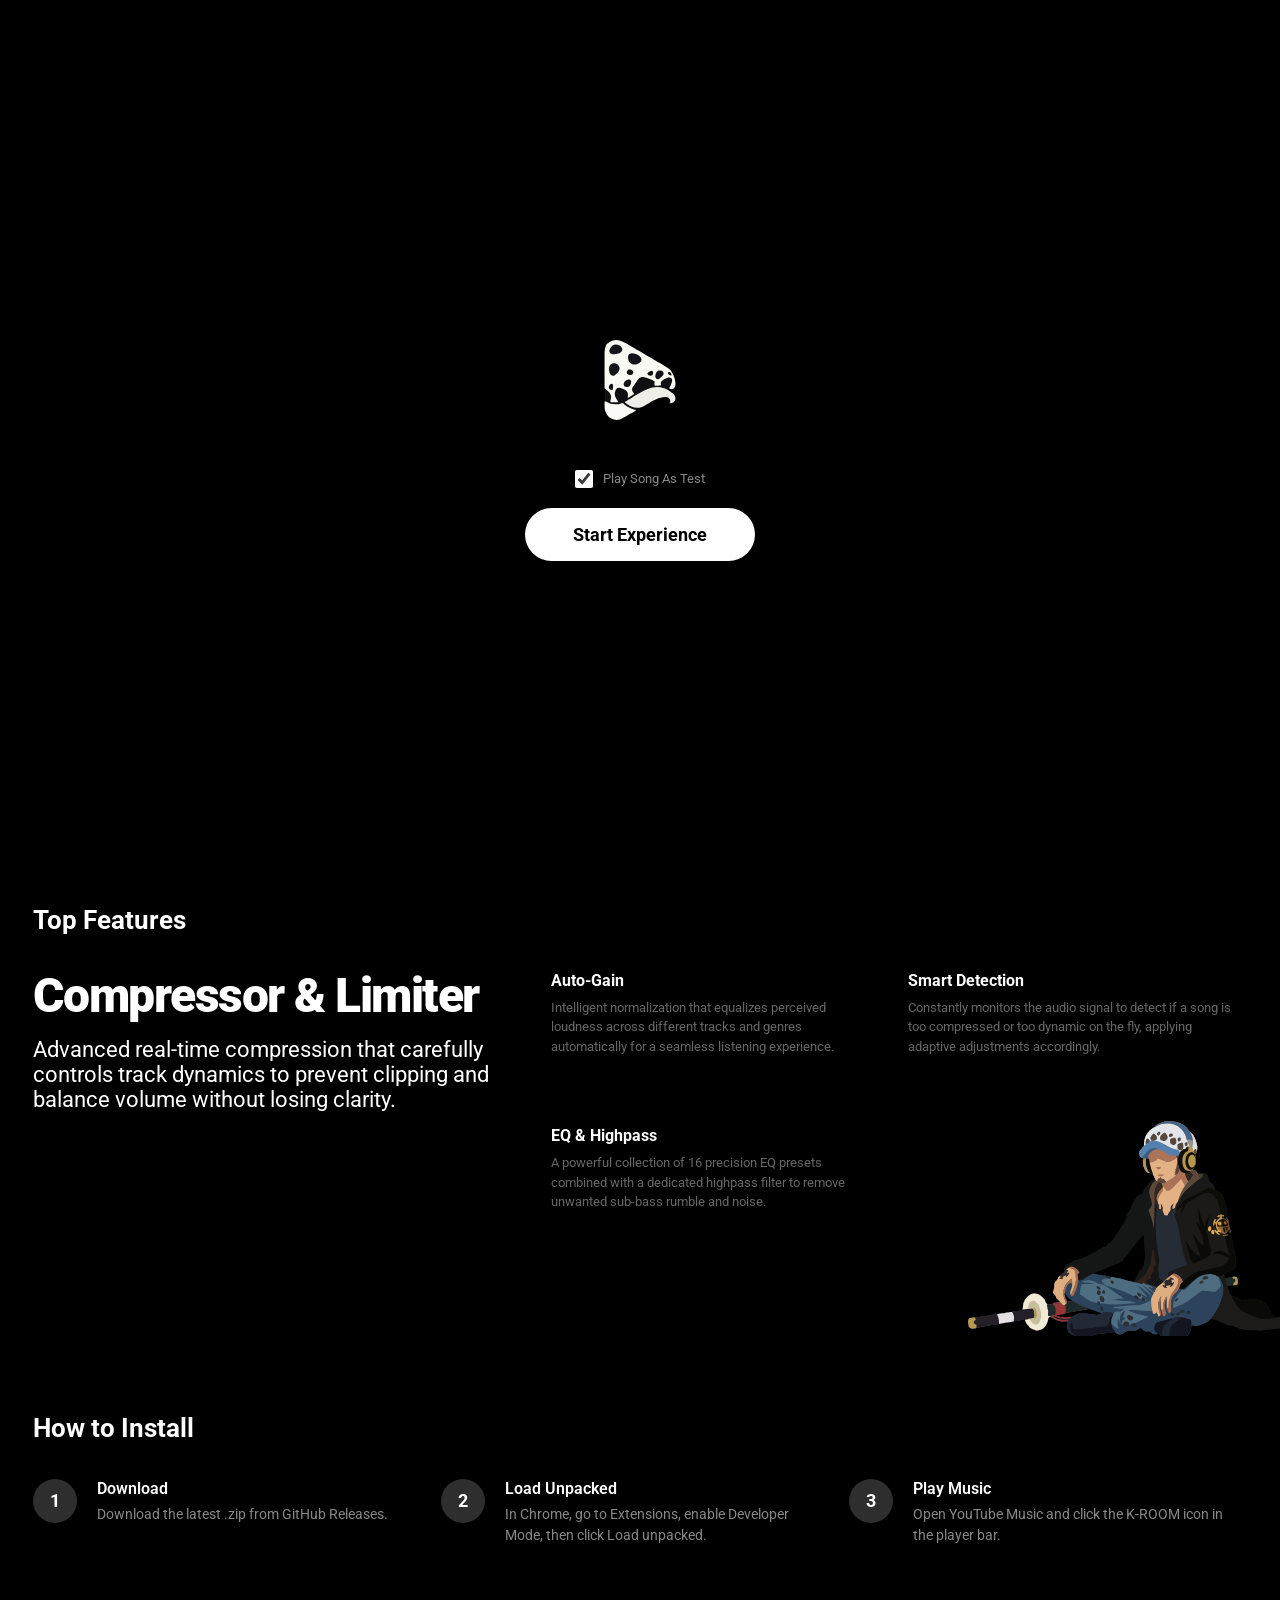
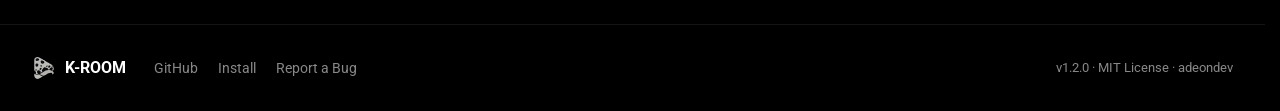
==== commit e5beaf00: "release: v1.2.0 - landing page overhaul, progressive mode, eq graph and visual identity update" ====
--- a/index.html
+++ b/index.html
@@ -1,5 +1,5 @@
 <!DOCTYPE html>
-<html lang="en">
+<html lang="en" data-kroom-landing="true">
 
 <head>
     <meta charset="UTF-8">
@@ -42,7 +42,8 @@
             opacity: 0;
             pointer-events: none;
             transition: opacity 0.22s;
-            padding: 24px;
+            padding: clamp(8px, 3vw, 24px);
+            overflow-y: auto;
         }
 
         .demo-overlay.is-open {
@@ -52,6 +53,8 @@
 
         .demo-wrap {
             position: relative;
+            width: min(360px, 100%);
+            max-width: 100%;
             transform: scale(0.95) translateY(14px);
             transition: transform 0.24s cubic-bezier(0.2, 0, 0.2, 1);
         }
@@ -88,8 +91,10 @@
 
         /* ─── SCOPED POPUP STYLES ─── */
         .demo-popup {
-            width: 360px;
+            width: 100%;
+            max-width: 360px;
             max-height: 82vh;
+            margin: 0 auto;
             overflow-y: auto;
             scrollbar-width: thin;
             scrollbar-color: #303030 transparent;
@@ -103,6 +108,14 @@
             -webkit-font-smoothing: antialiased;
         }
 
+        @media (max-width: 400px) {
+            .demo-close-btn {
+                top: 6px;
+                right: 6px;
+                background: rgba(0, 0, 0, 0.6);
+            }
+        }
+
         .demo-popup::-webkit-scrollbar {
             width: 6px;
         }
@@ -180,12 +193,12 @@
         }
 
         .demo-popup .switch input:checked+.switch__slider {
-            background: #ff0033;
+            background: #ffffff;
         }
 
         .demo-popup .switch input:checked+.switch__slider::before {
             transform: translateX(18px);
-            background: #fff;
+            background: #000000;
         }
 
         .demo-popup .section {
@@ -270,8 +283,8 @@
         }
 
         .demo-popup .eq-preset[aria-pressed="true"] {
-            background: #ff0033;
-            color: #fff;
+            background: #ffffff;
+            color: #000;
         }
 
         .demo-popup .media-track-info {
@@ -349,7 +362,7 @@
         }
 
         .demo-popup .media-progress-slider:hover::-webkit-slider-thumb {
-            background: #ff0033;
+            background: #ffffff;
             transform: scale(1.2);
         }
 
@@ -428,7 +441,7 @@
         }
 
         .demo-popup .checkbox input {
-            accent-color: #ff0033;
+            accent-color: #ffffff;
             width: 14px;
             height: 14px;
             cursor: pointer;
@@ -450,14 +463,14 @@
             appearance: none;
             width: 14px;
             height: 14px;
-            background: #ff0033;
+            background: #ffffff;
             border-radius: 50%;
             transition: transform 160ms, box-shadow 160ms;
         }
 
         .demo-popup input[type="range"]::-webkit-slider-thumb:hover {
             transform: scale(1.2);
-            box-shadow: 0 0 0 6px rgba(255, 0, 51, 0.18);
+            box-shadow: 0 0 0 6px rgba(255, 255, 255, 0.18);
         }
 
         .demo-popup input[type="range"]:disabled {
@@ -529,7 +542,7 @@
         .demo-popup .meter__fill {
             height: 100%;
             width: 0%;
-            background: #ff0033;
+            background: #ffffff;
             transition: width 80ms linear;
         }
 
@@ -558,7 +571,7 @@
             top: 0;
             left: 50%;
             height: 100%;
-            background: #ff0033;
+            background: #ffffff;
             transition: width 120ms linear;
         }
 
@@ -660,26 +673,43 @@
     </style>
 </head>
 
-<body>
+<body class="is-loading">
+    <div id="preloader" class="preloader">
+        <div class="preloader-content">
+            <img src="icons/icon.svg" alt="K-ROOM" class="preloader-logo">
+            <div class="preloader-status" id="preloader-status"></div>
+            <div id="loader-bar" class="loader-bar">
+                <div id="loader-progress" class="loader-progress"></div>
+            </div>
+            <div id="preloader-options" class="preloader-options">
+                <label class="checkbox-container">
+                    <input type="checkbox" id="check-play-song" checked>
+                    <span>Play Song As Test</span>
+                </label>
+            </div>
+            <button id="btn-start" class="btn-start">Start Experience</button>
+        </div>
+    </div>
 
     <nav class="navbar">
         <a class="nav-brand" href="#">
             <img src="icons/icon.svg" alt="K-ROOM" class="nav-logo">
             <span>K-ROOM</span>
         </a>
+        <a href="https://github.com/adeondev/k-room-yt-music" class="nav-github" target="_blank" title="View Source">
+            <img src="icons/github.svg" alt="GitHub">
+        </a>
         <div class="nav-links">
             <a href="#features" class="nav-link" data-i18n="navFeatures">Features</a>
-            <a href="#presets" class="nav-link" data-i18n="navPresets">Presets</a>
-            <a href="https://github.com/adeondev/k-room-yt-music" class="nav-link" target="_blank">GitHub</a>
         </div>
         <div class="nav-actions">
             <button class="lang-toggle" id="langToggle">PT</button>
-            <a href="https://github.com/adeondev/k-room-yt-music/releases/" target="_blank" class="btn-nav-install">
+            <button class="btn-nav-install" id="btn-nav-install">
                 <svg viewBox="0 0 24 24" class="icon-sm">
                     <path fill="currentColor" d="M19 9h-4V3H9v6H5l7 7 7-7zM5 18v2h14v-2H5z" />
                 </svg>
                 <span data-i18n="install">Install</span>
-            </a>
+            </button>
         </div>
     </nav>
 
@@ -687,139 +717,88 @@
 
         <section class="hero">
             <div class="hero-glow"></div>
+            <div class="hero-graphic">
+                <div class="hero-bars" aria-hidden="true">
+                    <span></span><span></span><span></span><span></span><span></span><span></span><span></span><span></span><span></span><span></span>
+                    <span></span><span></span><span></span><span></span><span></span><span></span><span></span><span></span><span></span><span></span>
+                    <span></span><span></span><span></span><span></span><span></span><span></span><span></span><span></span><span></span><span></span>
+                    <span></span><span></span><span></span><span></span><span></span><span></span><span></span><span></span><span></span><span></span>
+                    <span></span><span></span><span></span><span></span><span></span><span></span><span></span><span></span><span></span><span></span>
+                </div>
+                <img src="icons/law.svg" alt="">
+            </div>
             <div class="hero-inner">
-                <div class="hero-headline">
-                    <img src="icons/icon.svg" alt="K-ROOM" class="hero-logo">
-                    <h1>K-ROOM</h1>
-                    <div class="hero-bars" aria-hidden="true">
-                        <span></span><span></span><span></span><span></span>
-                        <span></span><span></span><span></span><span></span>
+                <div class="hero-content">
+                    <div class="hero-headline">
+                        <h1 class="hero-title">
+                            <img src="icons/full-logo.svg" alt="K-ROOM" class="hero-full-logo">
+                        </h1>
                     </div>
-                </div>
-                <p class="hero-sub" data-i18n="heroSub">Real-time audio compressor &amp; limiter for YouTube Music.
-                    Consistent volume. Zero distortion.</p>
-                <div class="hero-cta">
-                    <a href="https://github.com/adeondev/k-room-yt-music/releases/" target="_blank" class="btn-primary">
-                        <svg viewBox="0 0 24 24">
-                            <path fill="currentColor" d="M19 9h-4V3H9v6H5l7 7 7-7zM5 18v2h14v-2H5z" />
-                        </svg>
-                        <span data-i18n="getStarted">Install Extension</span>
-                    </a>
-                    <button class="btn-ghost" id="btn-demo" data-i18n="takeALook">Take a Look</button>
-                    <a href="https://github.com/adeondev/k-room-yt-music" target="_blank" class="btn-ghost"
-                        data-i18n="viewSource">View Source</a>
-                </div>
-            </div>
-        </section>
-
-        <div class="stats-strip">
-            <div class="stat"><strong>v1.1.1</strong><span data-i18n="statVersion">Latest</span></div>
-            <div class="stat-sep"></div>
-            <div class="stat"><strong>Chrome</strong><span data-i18n="statBrowser">Browser</span></div>
-            <div class="stat-sep"></div>
-            <div class="stat"><strong>0 ms</strong><span data-i18n="statLatency">Added Latency</span></div>
-            <div class="stat-sep"></div>
-            <div class="stat"><strong>MIT</strong><span data-i18n="statLicense">License</span></div>
-        </div>
-
-        <section class="section" id="features">
-            <div class="section-inner">
-                <h2 class="section-title" data-i18n="topFeatures">Top Features</h2>
-                <div class="cards-grid">
-                    <div class="card">
-                        <div class="card-icon card-icon-red">
+                    <p class="hero-sub" data-i18n="heroSub">Real-time audio compressor &amp; limiter for YouTube
+                        Music.<br>
+                        Consistent volume. <span class="text-wavy">Zero distortion</span>.</p>
+                    <div class="hero-cta">
+                        <button class="btn-primary" id="btn-install">
                             <svg viewBox="0 0 24 24">
-                                <path fill="currentColor" d="M3,9H7V15H3V9M10,5H14V19H10V5M17,11H21V13H17V11Z" />
+                                <path fill="currentColor" d="M19 9h-4V3H9v6H5l7 7 7-7zM5 18v2h14v-2H5z" />
                             </svg>
+                            <span data-i18n="getStarted">Install Extension</span>
+                        </button>
+                        <button class="btn-outline" id="btn-demo">
+                            <img src="icons/take-a-look.png" alt="" class="btn-icon-img">
+                            <span data-i18n="takeALook">Take a Look</span>
+                        </button>
+                    </div>
+                    <div class="hero-meta">
+                        <div class="hero-meta-row">
+                            <div class="hero-meta-item">
+                                <span class="hero-meta-label" data-i18n="metaVersion">Version</span>
+                                <span class="hero-meta-value">1.2.0</span>
+                            </div>
+                            <span class="hero-meta-sep"></span>
+                            <div class="hero-meta-item">
+                                <span class="hero-meta-label" data-i18n="metaSupports">Supports</span>
+                                <img src="icons/chrome.svg" alt="Chrome" class="hero-meta-icon">
+                            </div>
+                            <span class="hero-meta-sep"></span>
+                            <div class="hero-meta-item">
+                                <span class="hero-meta-label" data-i18n="metaLicense">License</span>
+                                <span class="hero-meta-value">MIT</span>
+                            </div>
                         </div>
-                        <h3 data-i18n="feat1Title">Compressor &amp; Limiter</h3>
-                        <p data-i18n="feat1Desc">Controls track dynamics to prevent clipping and balance volume.</p>
-                        <span class="card-tag" data-i18n="feat1Tag">Core Engine</span>
-                    </div>
-                    <div class="card">
-                        <div class="card-icon card-icon-blue">
-                            <svg viewBox="0 0 24 24">
-                                <path fill="currentColor"
-                                    d="M20.5 11H19V7c0-1.1-.9-2-2-2h-4V3.5C13 2.12 11.88 1 10.5 1S8 2.12 8 3.5V5H4c-1.1 0-1.99.9-1.99 2v3.8H3.5c1.49 0 2.7 1.21 2.7 2.7s-1.21 2.7-2.7 2.7H2V20c0 1.1.9 2 2 2h3.8v-1.5c0-1.49 1.21-2.7 2.7-2.7 1.49 0 2.7 1.21 2.7 2.7V22H17c1.1 0 2-.9 2-2v-4h1.5c1.38 0 2.5-1.12 2.5-2.5S21.88 11 20.5 11z" />
-                            </svg>
-                        </div>
-                        <h3 data-i18n="feat2Title">Auto-Gain</h3>
-                        <p data-i18n="feat2Desc">Equalizes perceived loudness across different tracks automatically.</p>
-                        <span class="card-tag" data-i18n="feat2Tag">Volume Stability</span>
-                    </div>
-                    <div class="card">
-                        <div class="card-icon card-icon-purple">
-                            <svg viewBox="0 0 24 24">
-                                <path fill="currentColor"
-                                    d="M12,2A10,10 0 0,0 2,12A10,10 0 0,0 12,22A10,10 0 0,0 22,12A10,10 0 0,0 12,2M12,4A8,8 0 0,1 20,12A8,8 0 0,1 12,20A8,8 0 0,1 4,12A8,8 0 0,1 12,4M11,16.5L6.5,12L7.91,10.59L11,13.67L16.59,8.09L18,9.5L11,16.5" />
-                            </svg>
-                        </div>
-                        <h3 data-i18n="feat3Title">Smart Detection</h3>
-                        <p data-i18n="feat3Desc">Detects if a song is too compressed or too dynamic on the fly.</p>
-                        <span class="card-tag" data-i18n="feat3Tag">Adaptive Audio</span>
-                    </div>
-                    <div class="card">
-                        <div class="card-icon card-icon-green">
-                            <svg viewBox="0 0 24 24">
-                                <path fill="currentColor"
-                                    d="M16,9V7H12V12.5C11.58,12.19 11.07,12 10.5,12A2.5,2.5 0 0,0 8,14.5A2.5,2.5 0 0,0 10.5,17A2.5,2.5 0 0,0 13,14.5V9H16M12,2A10,10 0 0,1 22,12A10,10 0 0,1 12,22A10,10 0 0,1 2,12A10,10 0 0,1 12,2Z" />
-                            </svg>
-                        </div>
-                        <h3 data-i18n="feat4Title">EQ &amp; Highpass</h3>
-                        <p data-i18n="feat4Desc">16 EQ presets and a highpass filter to remove sub-bass rumble.</p>
-                        <span class="card-tag" data-i18n="feat4Tag">Frequency Control</span>
+                        <button type="button" class="hero-meta-feedback" id="btn-feedback" data-i18n="metaFeedback">Give
+                            us a Feedback</button>
                     </div>
                 </div>
             </div>
         </section>
-
-        <section class="section section-alt" id="presets">
+        <div class="hero-spacer"></div>
+
+        <section class="section" id="features">
             <div class="section-inner">
-                <h2 class="section-title" data-i18n="presets">Recommended Presets</h2>
-                <div class="presets-grid">
-                    <div class="preset-card">
-                        <div class="preset-cover preset-smart">
-                            <svg viewBox="0 0 24 24">
-                                <path fill="currentColor"
-                                    d="M12,2A10,10 0 0,0 2,12A10,10 0 0,0 12,22A10,10 0 0,0 22,12A10,10 0 0,0 12,2M12,4A8,8 0 0,1 20,12A8,8 0 0,1 12,20A8,8 0 0,1 4,12A8,8 0 0,1 12,4M11,16.5L6.5,12L7.91,10.59L11,13.67L16.59,8.09L18,9.5L11,16.5" />
-                            </svg>
-                        </div>
-                        <h3 data-i18n="preSmart">Smart Mode</h3>
-                        <p data-i18n="preSmartDesc">Real-time dynamic adjustment</p>
+                <h2 class="section-title" data-i18n="topFeatures">Top Features</h2>
+                <div class="features-grid-custom">
+                    <div class="feature-item--large">
+                        <h3 data-i18n="feat1Title">Compressor &amp; Limiter</h3>
+                        <p data-i18n="feat1Desc">Advanced real-time compression that carefully controls track dynamics to prevent clipping and balance volume without losing clarity.</p>
                     </div>
-                    <div class="preset-card">
-                        <div class="preset-cover preset-night">
-                            <svg viewBox="0 0 24 24">
-                                <path fill="currentColor"
-                                    d="M17.75,4.09L15.22,6.03L16.13,9.09L13.5,7.28L10.87,9.09L11.78,6.03L9.25,4.09L12.44,4L13.5,1L14.56,4L17.75,4.09M21.25,11L19.61,12.25L20.2,14.23L18.5,13.06L16.8,14.23L17.39,12.25L15.75,11L17.81,10.95L18.5,9L19.19,10.95L21.25,11M18.97,15.95C19.8,15.87 20.69,17.05 20.16,17.8C19.84,18.25 19.5,18.67 19.08,19.07C15.17,23 8.84,23 4.94,19.07C1.03,15.17 1.03,8.83 4.94,4.93C5.34,4.53 5.76,4.17 6.21,3.85C6.96,3.32 8.14,4.21 8.06,5.04C7.79,7.9 8.75,10.87 10.95,13.06C13.14,15.26 16.1,16.22 18.97,15.95Z" />
-                            </svg>
-                        </div>
-                        <h3 data-i18n="preNight">Night Mode</h3>
-                        <p data-i18n="preNightDesc">Boosts quiet parts, contains peaks</p>
+                    <div class="feature-item--small feat-auto-gain">
+                        <h3 data-i18n="feat2Title">Auto-Gain</h3>
+                        <p data-i18n="feat2Desc">Intelligent normalization that equalizes perceived loudness across different tracks and genres automatically.</p>
                     </div>
-                    <div class="preset-card">
-                        <div class="preset-cover preset-gentle">
-                            <svg viewBox="0 0 24 24">
-                                <path fill="currentColor"
-                                    d="M16,9V7H12V12.5C11.58,12.19 11.07,12 10.5,12A2.5,2.5 0 0,0 8,14.5A2.5,2.5 0 0,0 10.5,17A2.5,2.5 0 0,0 13,14.5V9H16M12,2A10,10 0 0,1 22,12A10,10 0 0,1 12,22A10,10 0 0,1 2,12A10,10 0 0,1 12,2Z" />
-                            </svg>
-                        </div>
-                        <h3 data-i18n="preGentle">Gentle</h3>
-                        <p data-i18n="preGentleDesc">Preserves dynamics, subtle leveling</p>
+                    <div class="feature-item--small feat-smart-det">
+                        <h3 data-i18n="feat3Title">Smart Detection</h3>
+                        <p data-i18n="feat3Desc">Constantly monitors the audio signal to detect if a song is too compressed or too dynamic on the fly.</p>
                     </div>
-                    <div class="preset-card">
-                        <div class="preset-cover preset-strong">
-                            <svg viewBox="0 0 24 24">
-                                <path fill="currentColor"
-                                    d="M13.5,21L12,17L10.5,21H13.5M12,2L5,6V11C5,16.5 8,21.5 12,23C16,21.5 19,16.5 19,11V6L12,2M12,4.2L17,6.8V11C17,15.5 14.8,19.6 12,20.8C9.2,19.6 7,15.5 7,11V6.8L12,4.2M12,7L10.5,11H13.5L12,7Z" />
-                            </svg>
-                        </div>
-                        <h3 data-i18n="preStrong">Strong</h3>
-                        <p data-i18n="preStrongDesc">Firm leveling for large variations</p>
+                    <div class="feature-item--small feat-eq-hp">
+                        <h3 data-i18n="feat4Title">EQ &amp; Highpass</h3>
+                        <p data-i18n="feat4Desc">A powerful collection of 16 precision EQ presets combined with a dedicated highpass filter to remove unwanted sub-bass rumble and noise.</p>
                     </div>
+                    <img src="icons/law-sit.svg" class="feature-accent-img" alt="">
                 </div>
             </div>
         </section>
+
 
         <section class="section">
             <div class="section-inner">
@@ -866,7 +845,7 @@
                 <a href="https://github.com/adeondev/k-room-yt-music/issues" target="_blank"
                     data-i18n="footerIssues">Report a Bug</a>
             </div>
-            <span class="footer-copy">v1.1.1 · MIT License · adeondev</span>
+            <span class="footer-copy">v1.2.0 · MIT License · adeondev</span>
         </div>
     </footer>
 
@@ -1097,7 +1076,7 @@
 
                     <footer class="footer">
                         <button class="btn btn--ghost" id="dp-reset">Restore Defaults</button>
-                        <span class="footer__version">v1.1.1</span>
+                        <span class="footer__version">v1.2.0</span>
                     </footer>
                 </main>
             </div>
@@ -1109,14 +1088,14 @@
         const T = {
             en: {
                 navFeatures: 'Features', navPresets: 'Presets', install: 'Install',
-                heroSub: 'Real-time audio compressor & limiter for YouTube Music. Consistent volume. Zero distortion.',
+                heroSub: 'Real-time audio compressor & limiter for YouTube Music.<br>Consistent volume. <span class="text-wavy">Zero distortion</span>.',
                 getStarted: 'Install Extension', viewSource: 'View Source', takeALook: 'Take a Look',
                 statVersion: 'Latest', statBrowser: 'Browser', statLatency: 'Added Latency', statLicense: 'License',
                 topFeatures: 'Top Features',
-                feat1Title: 'Compressor & Limiter', feat1Desc: 'Controls track dynamics to prevent clipping and balance volume.', feat1Tag: 'Core Engine',
-                feat2Title: 'Auto-Gain', feat2Desc: 'Equalizes perceived loudness across different tracks automatically.', feat2Tag: 'Volume Stability',
-                feat3Title: 'Smart Detection', feat3Desc: 'Detects if a song is too compressed or too dynamic on the fly.', feat3Tag: 'Adaptive Audio',
-                feat4Title: 'EQ & Highpass', feat4Desc: '16 EQ presets and a highpass filter to remove sub-bass rumble.', feat4Tag: 'Frequency Control',
+                feat1Title: 'Compressor & Limiter', feat1Desc: 'Advanced real-time compression that carefully controls track dynamics to prevent clipping and balance volume without losing clarity.',
+                feat2Title: 'Auto-Gain', feat2Desc: 'Intelligent normalization that equalizes perceived loudness across different tracks and genres automatically for a seamless listening experience.',
+                feat3Title: 'Smart Detection', feat3Desc: 'Constantly monitors the audio signal to detect if a song is too compressed or too dynamic on the fly, applying adaptive adjustments accordingly.',
+                feat4Title: 'EQ & Highpass', feat4Desc: 'A powerful collection of 16 precision EQ presets combined with a dedicated highpass filter to remove unwanted sub-bass rumble and noise.',
                 presets: 'Recommended Presets',
                 preSmart: 'Smart Mode', preSmartDesc: 'Real-time dynamic adjustment',
                 preNight: 'Night Mode', preNightDesc: 'Boosts quiet parts, contains peaks',
@@ -1130,14 +1109,14 @@
             },
             pt: {
                 navFeatures: 'Recursos', navPresets: 'Presets', install: 'Instalar',
-                heroSub: 'Compressor e limiter de áudio em tempo real para YouTube Music. Volume consistente. Zero distorção.',
+                heroSub: 'Compressor e limiter de áudio em tempo real para YouTube Music.<br>Volume consistente. <span class="text-wavy">Zero distorção</span>.',
                 getStarted: 'Instalar Extensão', viewSource: 'Ver Código', takeALook: 'Ver Demo',
                 statVersion: 'Versão', statBrowser: 'Navegador', statLatency: 'Latência adicionada', statLicense: 'Licença',
                 topFeatures: 'Principais Recursos',
-                feat1Title: 'Compressor & Limiter', feat1Desc: 'Controla a dinâmica para evitar distorção e equilibrar o volume.', feat1Tag: 'Motor Principal',
-                feat2Title: 'Auto-Ganho', feat2Desc: 'Equaliza a altura percebida entre diferentes faixas automaticamente.', feat2Tag: 'Estabilidade de Volume',
-                feat3Title: 'Detecção Inteligente', feat3Desc: 'Detecta se a música está muito comprimida ou muito dinâmica em tempo real.', feat3Tag: 'Áudio Adaptativo',
-                feat4Title: 'EQ & Passa-Alta', feat4Desc: '16 presets de EQ e filtro passa-alta para remover graves indesejados.', feat4Tag: 'Controle de Frequência',
+                feat1Title: 'Compressor & Limiter', feat1Desc: 'Compressão avançada em tempo real que controla cuidadosamente a dinâmica para evitar distorção e equilibrar o volume sem perder clareza.',
+                feat2Title: 'Auto-Ganho', feat2Desc: 'Normalização inteligente que equaliza a altura percebida entre diferentes faixas e gêneros automaticamente para uma experiência contínua.',
+                feat3Title: 'Detecção Inteligente', feat3Desc: 'Monitora constantemente o sinal de áudio para detectar se a música está muito comprimida ou dinâmica em tempo real, aplicando ajustes adaptativos.',
+                feat4Title: 'EQ & Passa-Alta', feat4Desc: 'Uma coleção poderosa de 16 presets de EQ de precisão combinada com um filtro passa-alta dedicado para remover ruídos e graves indesejados.',
                 presets: 'Presets Recomendados',
                 preSmart: 'Modo Inteligente', preSmartDesc: 'Ajuste dinâmico em tempo real',
                 preNight: 'Modo Noturno', preNightDesc: 'Aumenta partes baixas, contém picos',
@@ -1157,13 +1136,27 @@
         function applyLang() {
             document.querySelectorAll('[data-i18n]').forEach(el => {
                 const v = T[lang][el.getAttribute('data-i18n')];
-                if (v !== undefined) el.textContent = v;
+                if (v !== undefined) {
+                    if (el.getAttribute('data-i18n') === 'heroSub') {
+                        el.innerHTML = v;
+                        const wavy = el.querySelector('.text-wavy');
+                        if (wavy) {
+                            const text = wavy.textContent;
+                            wavy.innerHTML = text.split('').map(char =>
+                                char === ' ' ? '&nbsp;' : `<span>${char}</span>`
+                            ).join('');
+                        }
+                    } else {
+                        el.textContent = v;
+                    }
+                }
             });
             langBtn.textContent = lang === 'en' ? 'PT' : 'EN';
             document.documentElement.lang = lang;
         }
 
         langBtn.addEventListener('click', () => { lang = lang === 'en' ? 'pt' : 'en'; applyLang(); });
+        applyLang();
 
         /* ─── DEMO POPUP ─── */
         const DEMO_PRESETS = [
@@ -1327,9 +1320,9 @@
                     dpCx.beginPath(); dSpline(dpCx, all); dpCx.lineTo(a.x + a.w + 10, zY); dpCx.lineTo(a.x - 10, zY); dpCx.closePath();
                     const gr = dpCx.createLinearGradient(0, a.y, 0, a.y + a.h); gr.addColorStop(0, 'rgba(255,0,51,0.18)'); gr.addColorStop(0.5, 'rgba(255,0,51,0.04)'); gr.addColorStop(1, 'rgba(255,0,51,0.18)');
                     dpCx.fillStyle = gr; dpCx.fill();
-                    dpCx.beginPath(); dSpline(dpCx, all); dpCx.strokeStyle = '#ff0033'; dpCx.lineWidth = 2; dpCx.stroke();
+                    dpCx.beginPath(); dSpline(dpCx, all); dpCx.strokeStyle = '#ffffff'; dpCx.lineWidth = 2; dpCx.stroke();
                     p.forEach((pt, i) => {
-                        dpCx.beginPath(); dpCx.arc(pt.x, pt.y, 7, 0, Math.PI * 2); dpCx.fillStyle = dDrag === i ? '#ff3366' : '#ff0033'; dpCx.fill(); dpCx.strokeStyle = '#fff'; dpCx.lineWidth = 2; dpCx.stroke();
+                        dpCx.beginPath(); dpCx.arc(pt.x, pt.y, 7, 0, Math.PI * 2); dpCx.fillStyle = dDrag === i ? '#aaaaaa' : '#ffffff'; dpCx.fill(); dpCx.strokeStyle = '#000000'; dpCx.lineWidth = 2; dpCx.stroke();
                         if (dDrag === i) { dpCx.fillStyle = '#fff'; dpCx.font = 'bold 10px system-ui,sans-serif'; dpCx.textAlign = 'center'; dpCx.textBaseline = 'bottom'; dpCx.fillText((dGains[i] >= 0 ? '+' : '') + dGains[i].toFixed(1) + ' dB', pt.x, pt.y - 11); }
                     });
                 }
@@ -1383,7 +1376,7 @@
                     const val = parseFloat(demoProgress.value) || 0;
                     const max = parseFloat(demoProgress.max) || 100;
                     const p = max > 0 ? (val / max) * 100 : 0;
-                    demoProgress.style.background = `linear-gradient(to right, #ff0033 0%, #ff0033 ${p}%, #3a3a3a ${p}%, #3a3a3a 100%)`;
+                    demoProgress.style.background = `linear-gradient(to right, #ffffff 0%, #ffffff ${p}%, #3a3a3a ${p}%, #3a3a3a 100%)`;
                 };
                 demoProgress.addEventListener('input', updateFill);
                 updateFill();
@@ -1408,24 +1401,377 @@
             demoApplyPreset('progressive');
         }
 
-        // Open / close
+        // Preloader and Asset Loading
+        (function () {
+            const preloader = document.getElementById('preloader');
+            const status = document.getElementById('preloader-status');
+            const progress = document.getElementById('loader-progress');
+            const startBtn = document.getElementById('btn-start');
+            const loaderBar = document.getElementById('loader-bar');
+
+            let audioData = null;
+
+            async function loadAsset(url) {
+                const response = await fetch(url);
+                if (!response.ok) throw new Error(`Failed to load ${url}`);
+
+                const contentLength = response.headers.get('content-length');
+                const total = parseInt(contentLength, 10);
+
+                if (!total) {
+                    const blob = await response.blob();
+                    return blob;
+                }
+
+                let loaded = 0;
+                const reader = response.body.getReader();
+                const chunks = [];
+
+                while (true) {
+                    const { done, value } = await reader.read();
+                    if (done) break;
+                    chunks.push(value);
+                    loaded += value.length;
+                    const p = Math.round((loaded / total) * 100);
+                    progress.style.width = p + '%';
+                    status.textContent = `Loading sound... ${p}%`;
+                }
+
+                return new Blob(chunks);
+            }
+
+            async function initPreloader() {
+                try {
+                    const blob = await loadAsset('song.mp3');
+                    audioData = URL.createObjectURL(blob);
+
+                    status.textContent = '';
+                    loaderBar.style.display = 'none';
+                    startBtn.classList.add('is-ready');
+                    document.getElementById('preloader-options').classList.add('is-ready');
+
+                    // Global listener for extension data from the isolated world bridge
+                    window.addEventListener('message', (event) => {
+                        if (!event.data || typeof event.data !== 'object') return;
+                        
+                        if (event.data.type === 'YTMS_BRIDGE_PONG') {
+                            window._bridgeDetected = true;
+                            console.log('[K-ROOM] Extension bridge connection established (Handshake OK)');
+                        }
+                        
+                        if (event.data.type === 'YTMS_FREQ_DATA_SYNC') {
+                            window._kroomFreqData = event.data.data;
+                            window._kroomLastDataTime = Date.now();
+                            if (!window._bridgeDetected) {
+                                window._bridgeDetected = true;
+                                console.log('[K-ROOM] Extension data connected!');
+                            }
+                        }
+                    });
+
+                    // Try to ping the bridge immediately
+                    window.postMessage({ type: 'YTMS_PAGE_PING' }, '*');
+                    // And retry every second until detected
+                    const pingInterval = setInterval(() => {
+                        if (window._bridgeDetected) {
+                            clearInterval(pingInterval);
+                        } else {
+                            window.postMessage({ type: 'YTMS_PAGE_PING' }, '*');
+                        }
+                    }, 1000);
+
+                    startBtn.onclick = () => {
+                        const playEnabled = document.getElementById('check-play-song').checked;
+                        preloader.classList.add('is-hidden');
+                        document.body.classList.remove('is-loading');
+
+                        const bars = document.querySelectorAll('.hero-bars span');
+                        console.log('[K-ROOM] Visualizer started. Bars found:', bars.length);
+                        
+                        // Check if extension bridge is loaded
+                        setTimeout(() => {
+                            if (window._kroomFreqData === undefined && !window._bridgeDetected) {
+                                console.warn('[K-ROOM] Extension bridge not detected. If running from file://, ensure "Allow access to file URLs" is enabled in extension settings.');
+                            }
+                        }, 2000);
+
+                        if (audioData && playEnabled) {
+                            const audio = new Audio();
+                            audio.src = audioData;
+                            audio.loop = true;
+                            audio.volume = 0.5;
+                            audio.crossOrigin = "anonymous";
+
+                            const audioCtx = new (window.AudioContext || window.webkitAudioContext)();
+                            const source = audioCtx.createMediaElementSource(audio);
+                            const analyser = audioCtx.createAnalyser();
+                            analyser.fftSize = 256;
+                            analyser.smoothingTimeConstant = 0.85;
+                            source.connect(analyser);
+                            analyser.connect(audioCtx.destination);
+
+                            const bufferLength = analyser.frequencyBinCount;
+                            const dataArray = new Uint8Array(bufferLength);
+
+                            function updateVisualizer() {
+                                requestAnimationFrame(updateVisualizer);
+                                if (audio.paused) return;
+                                analyser.getByteFrequencyData(dataArray);
+                                for (let i = 0; i < bars.length; i++) {
+                                    const dataIdx = Math.floor((i / bars.length) * (bufferLength * 0.6));
+                                    const val = dataArray[dataIdx] / 255;
+                                    const scale = 0.1 + (val * 0.7);
+                                    bars[i].style.transform = `scaleY(${scale})`;
+                                }
+                            }
+
+                            audio.play().then(() => {
+                                updateVisualizer();
+                            }).catch(e => console.error("Playback failed:", e));
+
+                            window._mainAudio = audio;
+                            window._audioCtx = audioCtx;
+                        } else {
+                            // Random procedural visualizer (Smoother) or Extension Data
+                            let ticks = 0;
+                            function updateExternalOrRandomVisualizer() {
+                                if (!bars.length) return;
+                                requestAnimationFrame(updateExternalOrRandomVisualizer);
+                                
+                                // Check if we have real-time data from the extension
+                                const now = Date.now();
+                                const isDataFresh = window._kroomFreqData && (now - (window._kroomLastDataTime || 0) < 1000);
+
+                                if (isDataFresh && !window._bridgeDetected) {
+                                    window._bridgeDetected = true;
+                                    console.log('[K-ROOM] Extension data connected!');
+                                }
+
+                                if (isDataFresh) {
+                                    const data = window._kroomFreqData;
+                                    for (let i = 0; i < bars.length; i++) {
+                                        const dataIdx = Math.floor((i / bars.length) * (data.length * 0.8));
+                                        const val = data[dataIdx] || 0;
+                                        const scale = 0.1 + (val * 0.9);
+                                        bars[i].style.transform = `scaleY(${scale})`;
+                                    }
+                                    return;
+                                }
+
+                                ticks += 0.06; // Faster movement
+                                for (let i = 0; i < bars.length; i++) {
+                                    // Layered sine waves for organic, non-flickering motion
+                                    const wave1 = Math.sin(ticks + (i * 0.15)) * 0.25;
+                                    const wave2 = Math.sin(ticks * 0.5 + (i * 0.1)) * 0.15;
+                                    const scale = 0.2 + Math.abs(wave1 + wave2);
+                                    bars[i].style.transform = `scaleY(${scale})`;
+                                }
+                            }
+                            updateExternalOrRandomVisualizer();
+                        }
+                    };
+                } catch (err) {
+                    console.error(err);
+                    status.textContent = 'Ready to Start';
+                    startBtn.classList.add('is-ready');
+                    startBtn.onclick = () => {
+                        preloader.classList.add('is-hidden');
+                        document.body.classList.remove('is-loading');
+                    };
+                }
+            }
+
+            // Blur/Focus pause/resume with Fade
+            function fadeAudio(target, duration, callback) {
+                if (!window._mainAudio) return;
+                const startVol = window._mainAudio.volume;
+                const diff = target - startVol;
+                const steps = 20;
+                const interval = duration / steps;
+                let currentStep = 0;
+
+                const timer = setInterval(() => {
+                    currentStep++;
+                    window._mainAudio.volume = startVol + (diff * (currentStep / steps));
+                    if (currentStep >= steps) {
+                        clearInterval(timer);
+                        if (callback) callback();
+                    }
+                }, interval);
+            }
+
+            window.addEventListener('blur', () => {
+                if (window._mainAudio && !window._mainAudio.paused) {
+                    fadeAudio(0, 500, () => {
+                        window._mainAudio.pause();
+                        window._mainAudioWasPlaying = true;
+                    });
+                }
+            });
+
+            window.addEventListener('focus', () => {
+                if (window._mainAudio && window._mainAudioWasPlaying) {
+                    window._mainAudio.volume = 0;
+                    window._mainAudio.play().then(() => {
+                        fadeAudio(0.5, 500);
+                    }).catch(e => { });
+                    window._mainAudioWasPlaying = false;
+                }
+            });
+
+            initPreloader();
+        })();
+    </script>
+
+    <div class="install-overlay" id="feedbackOverlay">
+        <div class="install-card feedback-card">
+            <button class="install-close" id="feedbackClose">
+                <svg width="24" height="24" viewBox="0 0 24 24">
+                    <path fill="currentColor"
+                        d="M19 6.41L17.59 5 12 10.59 6.41 5 5 6.41 10.59 12 5 17.59 6.41 19 12 13.41 17.59 19 19 17.59 13.41 12 19 6.41z" />
+                </svg>
+            </button>
+            <h2 class="install-title" data-i18n="feedbackTitle">Give us a Feedback</h2>
+            <form class="feedback-form" id="feedbackForm" action="https://codefreeform.com/api/contact-api/"
+                method="POST">
+                <input type="hidden" name="access_key" value="B97E82">
+                <div class="feedback-field">
+                    <label for="fb-name" data-i18n="feedbackName">Name</label>
+                    <input type="text" id="fb-name" name="name" required autocomplete="name">
+                </div>
+                <div class="feedback-field">
+                    <label for="fb-email" data-i18n="feedbackEmail">Email</label>
+                    <input type="email" id="fb-email" name="email" required autocomplete="email">
+                </div>
+                <div class="feedback-field">
+                    <label for="fb-subject" data-i18n="feedbackSubject">Subject</label>
+                    <input type="text" id="fb-subject" name="subject" required>
+                </div>
+                <div class="feedback-field">
+                    <label for="fb-message" data-i18n="feedbackMessage">Message</label>
+                    <textarea id="fb-message" name="message" rows="5" required></textarea>
+                </div>
+                <button type="submit" class="feedback-submit" data-i18n="feedbackSend">Send Feedback</button>
+                <p class="feedback-status" id="feedbackStatus" aria-live="polite"></p>
+            </form>
+        </div>
+    </div>
+
+    <div class="install-overlay" id="installOverlay">
+        <div class="install-card">
+            <button class="install-close" id="installClose">
+                <svg width="24" height="24" viewBox="0 0 24 24">
+                    <path fill="currentColor"
+                        d="M19 6.41L17.59 5 12 10.59 6.41 5 5 6.41 10.59 12 5 17.59 6.41 19 12 13.41 17.59 19 19 17.59 13.41 12 19 6.41z" />
+                </svg>
+            </button>
+            <h2 class="install-title" data-i18n="chooseBrowser">Choose your Browser</h2>
+            <div class="browser-options">
+                <a href="https://github.com/adeondev/k-room-yt-music/releases/" target="_blank" class="browser-opt"
+                    data-tooltip="Chrome">
+                    <img src="icons/chrome.svg" class="browser-icon" alt="Chrome">
+                </a>
+                <div class="browser-opt is-disabled" data-tooltip="Firefox (Coming Soon)">
+                    <img src="icons/firefox.svg" class="browser-icon" alt="Firefox">
+                </div>
+            </div>
+            <a href="https://github.com/adeondev/k-room-yt-music/releases/" target="_blank" class="install-github-link">
+                <img src="icons/github.svg" alt="GitHub">
+                <span>Download From Releases</span>
+            </a>
+        </div>
+    </div>
+
+    <script>
+        (function () {
+            const hero = document.querySelector('.hero');
+            const spacer = document.querySelector('.hero-spacer');
+            if (hero && spacer) {
+                const sync = () => { spacer.style.height = hero.offsetHeight + 'px'; };
+                sync();
+                new ResizeObserver(sync).observe(hero);
+            }
+        })();
+
+        // Overlay Management
         const demoOverlay = document.getElementById('demoOverlay');
-
-        function demoOpen() {
-            if (!demoInited) { demoInit(); demoInited = true; }
-            demoOverlay.classList.add('is-open');
+        const installOverlay = document.getElementById('installOverlay');
+
+        function openOverlay(overlay) {
+            overlay.classList.add('is-open');
             document.body.style.overflow = 'hidden';
         }
 
-        function demoClose() {
-            demoOverlay.classList.remove('is-open');
+        function closeOverlay(overlay) {
+            overlay.classList.remove('is-open');
             document.body.style.overflow = '';
         }
 
-        document.getElementById('btn-demo').addEventListener('click', demoOpen);
-        document.getElementById('demoClose').addEventListener('click', demoClose);
-        demoOverlay.addEventListener('click', e => { if (e.target === demoOverlay) demoClose(); });
-        document.addEventListener('keydown', e => { if (e.key === 'Escape') demoClose(); });
+        // Demo Overlay
+        document.getElementById('btn-demo').addEventListener('click', () => {
+            if (typeof demoInit === 'function' && !window.demoInited) {
+                demoInit();
+                window.demoInited = true;
+            }
+            openOverlay(demoOverlay);
+        });
+        document.getElementById('demoClose').addEventListener('click', () => closeOverlay(demoOverlay));
+        demoOverlay.addEventListener('click', e => { if (e.target === demoOverlay) closeOverlay(demoOverlay); });
+
+        // Install Choice Overlay
+        const installBtns = ['btn-install', 'btn-nav-install'];
+        installBtns.forEach(id => {
+            const btn = document.getElementById(id);
+            if (btn) btn.addEventListener('click', () => openOverlay(installOverlay));
+        });
+        document.getElementById('installClose').addEventListener('click', () => closeOverlay(installOverlay));
+        installOverlay.addEventListener('click', e => { if (e.target === installOverlay) closeOverlay(installOverlay); });
+
+        // Feedback Overlay
+        const feedbackOverlay = document.getElementById('feedbackOverlay');
+        const feedbackBtn = document.getElementById('btn-feedback');
+        if (feedbackBtn) feedbackBtn.addEventListener('click', () => openOverlay(feedbackOverlay));
+        document.getElementById('feedbackClose').addEventListener('click', () => closeOverlay(feedbackOverlay));
+        feedbackOverlay.addEventListener('click', e => { if (e.target === feedbackOverlay) closeOverlay(feedbackOverlay); });
+
+        const feedbackForm = document.getElementById('feedbackForm');
+        const feedbackStatus = document.getElementById('feedbackStatus');
+        feedbackForm.addEventListener('submit', async e => {
+            e.preventDefault();
+            const submitBtn = feedbackForm.querySelector('.feedback-submit');
+            submitBtn.disabled = true;
+            feedbackStatus.textContent = '';
+            feedbackStatus.classList.remove('is-error', 'is-success');
+            try {
+                const res = await fetch(feedbackForm.action, {
+                    method: 'POST',
+                    body: new FormData(feedbackForm),
+                    headers: { 'Accept': 'application/json' }
+                });
+                if (res.ok) {
+                    feedbackStatus.textContent = 'Thanks! Your feedback was sent.';
+                    feedbackStatus.classList.add('is-success');
+                    feedbackForm.reset();
+                    setTimeout(() => closeOverlay(feedbackOverlay), 1600);
+                } else {
+                    throw new Error('Request failed');
+                }
+            } catch (err) {
+                feedbackStatus.textContent = 'Something went wrong. Try again later.';
+                feedbackStatus.classList.add('is-error');
+            } finally {
+                submitBtn.disabled = false;
+            }
+        });
+
+        // Escape to close all
+        document.addEventListener('keydown', e => {
+            if (e.key === 'Escape') {
+                closeOverlay(demoOverlay);
+                closeOverlay(installOverlay);
+                closeOverlay(feedbackOverlay);
+            }
+        });
     </script>
 </body>
 
--- a/style.css
+++ b/style.css
@@ -5,16 +5,19 @@
     --border:  rgba(255, 255, 255, 0.08);
     --text:    #fff;
     --muted:   #888;
-    --accent:  #ff0033;
-    --accent-dim: rgba(255, 0, 51, 0.18);
-    --accent-glow: rgba(255, 0, 51, 0.28);
+    --accent:  #ffffff;
+    --accent-dim: rgba(255, 255, 255, 0.18);
+    --accent-glow: rgba(255, 255, 255, 0.28);
     --font:    'Roboto', Arial, sans-serif;
     --radius:  12px;
 }
 
 *, *::before, *::after { margin: 0; padding: 0; box-sizing: border-box; }
 
-html { scroll-behavior: smooth; }
+html { 
+    scroll-behavior: smooth; 
+    scrollbar-gutter: stable;
+}
 
 body {
     background: var(--bg);
@@ -51,6 +54,32 @@
     font-weight: 700;
     letter-spacing: -0.3px;
     flex-shrink: 0;
+}
+
+.nav-brand span {
+    font-weight: 900;
+    letter-spacing: -0.5px;
+    background: linear-gradient(to right, #fff, #888);
+    -webkit-background-clip: text;
+    -webkit-text-fill-color: transparent;
+}
+
+.nav-github {
+    display: flex;
+    align-items: center;
+    justify-content: center;
+    opacity: 0.4;
+    transition: opacity 0.2s;
+}
+
+.nav-github:hover {
+    opacity: 1;
+}
+
+.nav-github img {
+    width: 20px;
+    height: 20px;
+    filter: brightness(0) invert(1);
 }
 
 .nav-logo { width: 26px; height: 26px; }
@@ -101,7 +130,7 @@
     align-items: center;
     gap: 6px;
     background: var(--accent);
-    color: #fff;
+    color: #000;
     text-decoration: none;
     padding: 7px 16px;
     border-radius: 20px;
@@ -118,35 +147,80 @@
 /* ─── HERO ────────────────────────────────────────── */
 
 .hero {
-    position: relative;
+    position: fixed;
+    top: 0;
+    left: 0;
+    right: 0;
     min-height: 92vh;
     display: flex;
-    align-items: center;
-    justify-content: center;
-    padding: 80px 24px 64px;
+    align-items: stretch;
+    justify-content: flex-start;
+    padding: clamp(80px, 10vh, 120px) max(20px, 15%) clamp(24px, 4vh, 48px);
     overflow: hidden;
+    z-index: 0;
+}
+
+.hero-spacer {
+    height: 92vh;
+    pointer-events: none;
 }
 
 .hero-glow {
     position: absolute;
     inset: 0;
     background:
-        radial-gradient(ellipse 90% 70% at 50% 45%, rgba(255, 0, 51, 0.09) 0%, transparent 70%),
+        radial-gradient(ellipse 90% 70% at 50% 45%, rgba(255, 255, 255, 0.09) 0%, transparent 70%),
         radial-gradient(ellipse at 80% 10%,  rgba(147, 51, 234, 0.06) 0%, transparent 50%),
-        radial-gradient(ellipse at 10% 80%,  rgba(255, 0, 51, 0.04) 0%, transparent 50%);
+        radial-gradient(ellipse at 10% 80%,  rgba(255, 255, 255, 0.04) 0%, transparent 50%);
     pointer-events: none;
+}
+
+.hero-graphic {
+    position: absolute;
+    right: 5%;
+    bottom: 0;
+    transform: translateY(63%);
+    z-index: 0;
+    pointer-events: none;
+    width: clamp(320px, 60vw, 900px);
+    max-width: 100%;
+}
+
+.hero-graphic img {
+    position: relative;
+    z-index: 2;
+    width: 100%;
+    height: auto;
+    opacity: 1;
+    filter: drop-shadow(0 0 60px rgba(255, 255, 255, 0.2));
 }
 
 .hero-inner {
     position: relative;
     z-index: 1;
     display: flex;
+    flex-direction: row;
+    align-items: stretch;
+    justify-content: flex-start;
+    text-align: left;
+    max-width: 1400px;
+    width: 100%;
+    gap: 40px;
+}
+
+.hero-content {
+    display: flex;
     flex-direction: column;
-    align-items: center;
-    text-align: center;
-    max-width: 860px;
+    align-items: flex-start;
+    justify-content: flex-start;
+    max-width: 680px;
     width: 100%;
-    gap: 28px;
+    gap: clamp(16px, 2.5vw, 28px);
+    z-index: 2;
+    padding-top: max(40px, 15%);
+    padding-bottom: 0;
+    flex: 1;
+    min-height: 0;
 }
 
 .hero-eyebrow {
@@ -171,43 +245,47 @@
 
 .chip-version {
     background: var(--accent-dim);
-    color: #ff7a93;
+    color: #fff;
 }
 
 .hero-headline {
     display: flex;
     align-items: center;
-    justify-content: center;
+    justify-content: flex-start;
     gap: 20px;
     flex-wrap: wrap;
 }
 
-.hero-logo {
-    width: 76px;
-    height: 76px;
-    filter: drop-shadow(0 0 28px rgba(255, 0, 51, 0.45));
-    flex-shrink: 0;
-}
-
-.hero-headline h1 {
-    font-size: clamp(72px, 12vw, 128px);
-    font-weight: 900;
-    letter-spacing: -4px;
-    line-height: 1;
-    background: linear-gradient(160deg, #fff 40%, rgba(255, 255, 255, 0.45) 100%);
-    -webkit-background-clip: text;
-    -webkit-text-fill-color: transparent;
-    background-clip: text;
+.hero-full-logo {
+    width: 100%;
+    max-width: min(680px, 90vw);
+    height: auto;
+    display: block;
+}
+
+.hero-title {
+    margin: 0;
+    padding: 0;
+    line-height: 0;
 }
 
 /* Animated EQ bars */
 .hero-bars {
+    position: absolute;
+    left: 58%; /* Move slightly to the left from 65% */
+    bottom: 60%; /* Significantly higher up */
+    transform: translateX(-50%);
     display: flex;
     align-items: flex-end;
-    gap: 5px;
-    height: 52px;
-    padding-bottom: 4px;
-    flex-shrink: 0;
+    gap: 8px; /* More breathing room */
+    height: 800px; /* Increased to prevent cutting at the top */
+    width: 1000px; /* Reduced width */
+    justify-content: center;
+    z-index: 1;
+    opacity: 0.85; 
+    pointer-events: none;
+    mask-image: linear-gradient(to right, rgba(0,0,0,0) 20%, rgba(0,0,0,1) 50%, rgba(0,0,0,0) 80%);
+    -webkit-mask-image: linear-gradient(to right, rgba(0,0,0,0) 20%, rgba(0,0,0,1) 50%, rgba(0,0,0,0) 80%);
 }
 
 @keyframes bar-bounce {
@@ -217,56 +295,215 @@
 
 .hero-bars span {
     display: block;
-    width: 5px;
-    height: 42px;
+    width: 14px; /* Thicker bars */
+    height: 100%;
     background: var(--accent);
-    border-radius: 3px;
+    border-radius: 7px;
     transform-origin: bottom center;
-    animation: bar-bounce 0.8s ease-in-out infinite;
-}
-
-.hero-bars span:nth-child(1) { animation-duration: 0.70s; animation-delay: 0.00s; opacity: 0.55; }
-.hero-bars span:nth-child(2) { animation-duration: 1.00s; animation-delay: 0.10s; opacity: 0.75; }
-.hero-bars span:nth-child(3) { animation-duration: 0.65s; animation-delay: 0.20s; opacity: 1.00; }
-.hero-bars span:nth-child(4) { animation-duration: 0.90s; animation-delay: 0.05s; opacity: 1.00; }
-.hero-bars span:nth-child(5) { animation-duration: 1.10s; animation-delay: 0.30s; opacity: 1.00; }
-.hero-bars span:nth-child(6) { animation-duration: 0.75s; animation-delay: 0.15s; opacity: 0.90; }
-.hero-bars span:nth-child(7) { animation-duration: 0.85s; animation-delay: 0.25s; opacity: 0.70; }
-.hero-bars span:nth-child(8) { animation-duration: 0.95s; animation-delay: 0.40s; opacity: 0.50; }
+}
+
+.hero-bars span:nth-child(4n+1) { animation-duration: 0.7s; animation-delay: 0.0s; }
+.hero-bars span:nth-child(4n+2) { animation-duration: 0.9s; animation-delay: 0.2s; }
+.hero-bars span:nth-child(4n+3) { animation-duration: 0.8s; animation-delay: 0.4s; }
+.hero-bars span:nth-child(4n+4) { animation-duration: 1.1s; animation-delay: 0.1s; }
+
 
 .hero-sub {
-    font-size: 18px;
-    color: var(--muted);
-    line-height: 1.65;
-    max-width: 520px;
-}
+    font-size: clamp(15px, 1.6vw, 18px);
+    line-height: 1.6;
+    color: #fff;
+    max-width: 500px;
+    margin-top: -12px;
+    margin-bottom: 4px;
+}
+
+.text-wavy {
+    display: inline-flex;
+    color: #fff;
+    font-weight: 900;
+}
+
+.text-wavy span {
+    display: inline-block;
+    transition: transform 0.3s;
+}
+
+.text-wavy span:nth-child(4n+1) { transform: translateY(-3px) rotate(-8deg); }
+.text-wavy span:nth-child(4n+2) { transform: translateY(2px) rotate(4deg); }
+.text-wavy span:nth-child(4n+3) { transform: translateY(-1px) rotate(-3deg); }
+.text-wavy span:nth-child(4n+4) { transform: translateY(4px) rotate(6deg); }
 
 .hero-cta {
     display: flex;
     gap: 12px;
     align-items: center;
     flex-wrap: wrap;
-    justify-content: center;
-}
-
-.btn-primary {
+    justify-content: flex-start;
+    margin-top: -16px;
+}
+
+.hero-meta {
+    margin-top: auto;
+    padding-top: 40px;
+    display: flex;
+    flex-direction: column;
+    gap: 10px;
+    align-items: flex-start;
+}
+
+.hero-meta-row {
+    display: flex;
+    align-items: center;
+    gap: 18px;
+    flex-wrap: wrap;
+}
+
+.hero-meta-item {
+    display: flex;
+    flex-direction: column;
+    gap: 2px;
+    line-height: 1.1;
+}
+
+.hero-meta-label {
+    font-size: 11px;
+    text-transform: uppercase;
+    letter-spacing: 0.08em;
+    color: rgba(255, 255, 255, 0.5);
+    font-weight: 600;
+}
+
+.hero-meta-value {
+    font-size: 14px;
+    font-weight: 700;
+    color: rgba(255, 255, 255, 0.92);
+}
+
+.hero-meta-icon {
+    width: 20px;
+    height: 20px;
+    display: block;
+    margin-top: 2px;
+}
+
+.hero-meta-sep {
+    width: 1px;
+    height: 28px;
+    background: rgba(255, 255, 255, 0.12);
+}
+
+.hero-meta-feedback {
+    align-self: center;
+    background: none;
+    border: none;
+    cursor: pointer;
+    font-family: inherit;
+    font-size: 13px;
+    color: rgba(255, 255, 255, 0.6);
+    text-decoration: none;
+    border-bottom: 1px dashed rgba(255, 255, 255, 0.25);
+    padding: 1px 2px;
+    transition: color 0.2s ease, border-color 0.2s ease;
+}
+
+.hero-meta {
+    align-self: flex-start;
+    align-items: center;
+    margin-left: clamp(0px, 8vw, 100px);
+}
+
+.hero-meta-row {
+    justify-content: flex-start;
+}
+
+.hero-meta-feedback:hover {
+    color: rgba(255, 255, 255, 0.95);
+    border-bottom-color: rgba(255, 255, 255, 0.6);
+}
+
+.btn-primary, .btn-outline {
     display: inline-flex;
     align-items: center;
-    gap: 8px;
-    background: var(--accent);
-    color: #fff;
+    justify-content: flex-start;
     text-decoration: none;
-    padding: 13px 28px;
+    height: 52px;
+    width: 52px;
+    padding: 0 16px;
     border-radius: 32px;
     font-size: 15px;
     font-weight: 700;
     letter-spacing: 0.3px;
-    box-shadow: 0 4px 20px var(--accent-glow);
-    transition: opacity 0.15s, transform 0.15s, box-shadow 0.15s;
-}
-
-.btn-primary svg { width: 20px; height: 20px; flex-shrink: 0; }
-.btn-primary:hover { opacity: 0.9; transform: scale(1.03); box-shadow: 0 6px 30px rgba(255, 0, 51, 0.4); }
+    transition: width 0.4s cubic-bezier(0.19, 1, 0.22, 1), background 0.15s, transform 0.15s, border-color 0.15s;
+    overflow: hidden;
+    white-space: nowrap;
+    cursor: pointer;
+    border: 1px solid transparent;
+}
+
+.btn-primary {
+    background: var(--accent);
+    color: #000;
+}
+
+.btn-outline {
+    background: transparent;
+    color: #fff;
+    border-color: rgba(255, 255, 255, 0.2);
+}
+
+.btn-primary svg, .btn-outline svg, .btn-icon-img {
+    width: 20px;
+    height: 20px;
+    flex-shrink: 0;
+}
+
+.btn-icon-img {
+    object-fit: contain;
+    filter: invert(1) brightness(2);
+}
+
+.btn-primary span, .btn-outline span {
+    opacity: 0;
+    margin-left: 0;
+    max-width: 0;
+    overflow: hidden;
+    white-space: nowrap;
+    display: inline-block;
+    vertical-align: middle;
+    transition: opacity 0.1s;
+    border-right: 2px solid transparent;
+}
+
+.btn-primary:hover {
+    width: 190px;
+    transform: scale(1.03);
+}
+
+.btn-outline:hover {
+    width: 170px;
+    border-color: #fff;
+    transform: scale(1.03);
+}
+
+.btn-primary:hover span, .btn-outline:hover span {
+    opacity: 1;
+    margin-left: 10px;
+    animation: 
+        typing-expand 0.6s steps(20, end) forwards,
+        blink-cursor 0.5s step-end 12 alternate;
+}
+
+.btn-primary:hover span { max-width: 130px; }
+.btn-outline:hover span { max-width: 110px; }
+
+@keyframes typing-expand {
+    from { max-width: 0; }
+    to { max-width: 160px; } /* Generic max, specific ones set above */
+}
+
+@keyframes blink-cursor {
+    50% { border-color: currentColor; }
+}
 
 .btn-ghost {
     display: inline-flex;
@@ -297,6 +534,8 @@
     border-bottom: 1px solid var(--border);
     flex-wrap: wrap;
     gap: 0;
+    position: relative;
+    z-index: 2;
 }
 
 .stat {
@@ -319,7 +558,12 @@
 
 /* ─── SECTIONS ────────────────────────────────────── */
 
-.section { padding: 80px 24px; }
+.section {
+    padding: clamp(48px, 6vw, 80px) clamp(16px, 4vw, 32px);
+    position: relative;
+    z-index: 2;
+    background: var(--bg);
+}
 
 .section-alt { background: var(--surface); }
 
@@ -329,60 +573,75 @@
 }
 
 .section-title {
-    font-size: 26px;
+    font-size: clamp(20px, 3vw, 26px);
     font-weight: 700;
-    margin-bottom: 36px;
-}
-
-/* ─── FEATURE CARDS ───────────────────────────────── */
-
-.cards-grid {
+    margin-bottom: clamp(24px, 4vw, 36px);
+}
+
+/* ─── CUSTOM FEATURES GRID ────────────────────────── */
+
+.features-grid-custom {
     display: grid;
-    grid-template-columns: repeat(4, 1fr);
-    gap: 16px;
-}
-
-.card {
-    background: var(--surface);
-    border-radius: var(--radius);
-    padding: 24px;
+    grid-template-columns: 1.2fr 0.8fr 0.8fr;
+    gap: 60px 32px;
+    align-items: start;
+}
+
+.feature-item--large {
+    grid-column: 1;
+    grid-row: 1 / span 2;
+}
+
+.feature-item--large h3 {
+    font-size: clamp(32px, 6vw, 48px);
+    font-weight: 900;
+    letter-spacing: -1.5px;
+    line-height: 1.05;
+    margin-bottom: 16px;
+}
+
+.feature-item--large p {
+    font-size: clamp(18px, 2.5vw, 22px);
+    max-width: 540px;
+}
+
+.feature-item--small {
     display: flex;
     flex-direction: column;
-    gap: 12px;
-}
-
-.section-alt .card { background: var(--surface2); }
-
-.card-icon {
-    width: 48px;
-    height: 48px;
-    border-radius: 12px;
-    display: flex;
-    align-items: center;
-    justify-content: center;
-    flex-shrink: 0;
-}
-
-.card-icon svg { width: 24px; height: 24px; }
-
-.card-icon-red    { background: rgba(255, 0,   51,  0.14); color: #ff7a93; }
-.card-icon-blue   { background: rgba(59,  130, 246, 0.14); color: #93c5fd; }
-.card-icon-purple { background: rgba(147, 51,  234, 0.14); color: #d8b4fe; }
-.card-icon-green  { background: rgba(16,  185, 129, 0.14); color: #6ee7b7; }
-
-.card h3 { font-size: 15px; font-weight: 600; }
-.card p  { font-size: 14px; color: var(--muted); line-height: 1.55; flex: 1; }
-
-.card-tag {
-    display: inline-block;
-    font-size: 11px;
+    gap: 8px;
+}
+
+.feature-item--small h3 {
+    font-size: 16px;
     font-weight: 700;
-    letter-spacing: 0.5px;
-    color: var(--muted);
-    background: rgba(255, 255, 255, 0.05);
-    padding: 3px 10px;
-    border-radius: 20px;
-    align-self: flex-start;
+    color: #fff;
+}
+
+.feature-item--small p {
+    font-size: 13px;
+    color: rgba(255, 255, 255, 0.4);
+    line-height: 1.5;
+}
+
+.feat-auto-gain { grid-column: 2; grid-row: 1; }
+.feat-smart-det { grid-column: 3; grid-row: 1; }
+.feat-eq-hp     { grid-column: 2; grid-row: 2; padding-top: 10px; }
+
+.feat-eq-hp p { max-width: 320px; }
+
+.feature-accent-img {
+    grid-column: 3;
+    grid-row: 2;
+    width: 100%;
+    max-width: 580px;
+    height: auto;
+    justify-self: end;
+    align-self: end;
+    filter: none;
+    pointer-events: none;
+    margin-right: -60px;
+    margin-bottom: -80px;
+    transform: translateY(5px);
 }
 
 /* ─── PRESET CARDS ────────────────────────────────── */
@@ -448,8 +707,8 @@
     background: #130404;
     box-shadow: 0 8px 24px rgba(0, 0, 0, 0.5);
 }
-.preset-strong svg { color: #fca5a5; }
-.preset-card:hover .preset-strong { box-shadow: 0 0 32px rgba(255, 0, 51, 0.22), 0 8px 24px rgba(0, 0, 0, 0.5); }
+.preset-strong svg { color: #fff; }
+.preset-card:hover .preset-strong { box-shadow: 0 0 32px rgba(255, 255, 255, 0.22), 0 8px 24px rgba(0, 0, 0, 0.5); }
 
 .preset-card h3 { font-size: 15px; font-weight: 600; margin-bottom: 4px; }
 .preset-card p  { font-size: 13px; color: var(--muted); }
@@ -473,7 +732,7 @@
     height: 44px;
     flex-shrink: 0;
     background: var(--accent-dim);
-    color: #ff6680;
+    color: #fff;
     border-radius: 50%;
     display: flex;
     align-items: center;
@@ -490,6 +749,9 @@
 .footer {
     padding: 32px 24px;
     border-top: 1px solid var(--border);
+    position: relative;
+    z-index: 2;
+    background: var(--bg);
 }
 
 .footer-inner {
@@ -535,14 +797,64 @@
 
 /* ─── RESPONSIVE ──────────────────────────────────── */
 
+/* Large desktop (1200-1440px) */
+@media (max-width: 1440px) {
+    .hero-bars { width: min(900px, 85vw); height: min(720px, 85vh); }
+}
+
+/* Tablet landscape / small desktop (≤1024px) */
 @media (max-width: 1024px) {
     .cards-grid   { grid-template-columns: repeat(2, 1fr); }
     .presets-grid { grid-template-columns: repeat(2, 1fr); }
     .stat         { padding: 0 28px; }
-}
-
+    .hero-bars    { bottom: 50%; }
+    .nav-links    { gap: 2px; }
+    .nav-link     { padding: 6px 10px; font-size: 13px; }
+}
+
+/* Tablet portrait (≤768px) */
 @media (max-width: 768px) {
+    .navbar        { padding: 0 20px; gap: 16px; }
     .nav-links     { display: none; }
+    .hero-inner {
+        flex-direction: column;
+        align-items: center;
+        text-align: center;
+        justify-content: center;
+    }
+    .hero-content {
+        align-items: center;
+    }
+    .features-grid-custom {
+        grid-template-columns: 1fr;
+        gap: 40px;
+    }
+    .feature-item--large, .feat-auto-gain, .feat-smart-det, .feat-eq-hp, .feature-accent-img {
+        grid-column: 1 !important;
+        grid-row: auto !important;
+    }
+    .feature-accent-img { display: none; }
+    .feature-item--large h3 {
+        font-size: 32px;
+    }
+    .feature-item--large p {
+        font-size: 18px;
+    }
+    .hero-headline, .hero-cta {
+        justify-content: center;
+    }
+    .hero-meta,
+    .hero-meta-row {
+        align-self: center;
+        margin-left: 0;
+        justify-content: center;
+    }
+    .hero-graphic {
+        right: 50%;
+        transform: translateX(50%) translateY(70%);
+        opacity: 0.5;
+        width: clamp(280px, 80vw, 500px);
+    }
     .hero-bars     { display: none; }
     .hero-logo     { width: 60px; height: 60px; }
     .steps-grid    { grid-template-columns: 1fr; }
@@ -551,13 +863,529 @@
     .stat          { padding: 8px 20px; }
     .footer-copy   { margin-left: 0; }
     .footer-inner  { flex-direction: column; align-items: flex-start; gap: 16px; }
-}
-
+    .footer-links  { flex-wrap: wrap; gap: 14px; }
+}
+
+/* Large phone (≤560px) */
 @media (max-width: 560px) {
-    .navbar        { padding: 0 16px; gap: 16px; }
-    .hero          { padding: 80px 16px 48px; }
-    .section       { padding: 56px 16px; }
-    .cards-grid    { grid-template-columns: 1fr; }
-    .presets-grid  { grid-template-columns: repeat(2, 1fr); }
+    .navbar        { padding: 0 14px; gap: 10px; }
+    .nav-brand span { font-size: 15px; }
+    .nav-github   { display: none; }
+    .btn-nav-install { padding: 6px 12px; font-size: 12px; }
+    .hero          { padding: 96px 18px 40px; min-height: auto; }
+    .hero-content  { padding-top: 8px; gap: 18px; }
+    .cards-grid    { grid-template-columns: 1fr; gap: 12px; }
+    .card          { padding: 20px; }
+    .presets-grid  { grid-template-columns: repeat(2, 1fr); gap: 14px; }
+    .preset-card h3{ font-size: 14px; }
+    .preset-card p { font-size: 12px; }
     .hero-headline h1 { letter-spacing: -2px; }
-}
+    .hero-cta {
+        flex-direction: column;
+        width: 100%;
+        gap: 10px;
+    }
+    .btn-primary, .btn-outline {
+        width: 100% !important;
+        height: 48px;
+    }
+    .btn-primary span, .btn-outline span {
+        opacity: 1;
+        margin-left: 10px;
+        max-width: none;
+    }
+    .btn-primary:hover, .btn-outline:hover { transform: none; }
+    .hero-graphic { opacity: 0.35; transform: translateX(50%) translateY(75%); }
+    .step { gap: 14px; }
+    .step-num { width: 38px; height: 38px; font-size: 16px; }
+}
+
+/* Small phone (≤420px) */
+@media (max-width: 420px) {
+    .navbar { padding: 0 12px; height: 52px; }
+    .nav-brand img { width: 22px; height: 22px; }
+    .hero { padding: 88px 14px 32px; }
+    .hero-sub { font-size: 14px; }
+    .section { padding: 40px 14px; }
+    .section-title { margin-bottom: 20px; }
+    .presets-grid { grid-template-columns: 1fr; }
+    .preset-cover svg { width: 44px; height: 44px; }
+    .card-icon { width: 40px; height: 40px; }
+    .card-icon svg { width: 20px; height: 20px; }
+    .hero-meta-row { gap: 10px; }
+    .hero-meta-sep { height: 22px; }
+    .hero-meta-value { font-size: 13px; }
+    .hero-meta-label { font-size: 10px; }
+    .footer { padding: 24px 14px; }
+    .footer-links { gap: 10px; }
+    .footer-links a { font-size: 13px; }
+}
+
+/* Tiny phone (≤360px) */
+@media (max-width: 360px) {
+    .nav-brand span { display: none; }
+    .btn-nav-install span { display: none; }
+    .btn-nav-install { padding: 6px 10px; }
+    .hero-graphic { display: none; }
+    .hero-meta-sep { display: none; }
+    .hero-meta-row { flex-direction: column; gap: 8px; }
+}
+
+/* Landscape phones (short-height) — prevent hero from consuming all screen */
+@media (max-height: 560px) and (orientation: landscape) {
+    .hero { min-height: auto; padding-top: 80px; padding-bottom: 40px; }
+    .hero-content { padding-top: 0; }
+    .hero-graphic { display: none; }
+    .hero-bars { display: none; }
+}
+
+/* Respect reduced motion preferences */
+@media (prefers-reduced-motion: reduce) {
+    .hero-bars span { animation: none !important; }
+    *, *::before, *::after { transition-duration: 0.01ms !important; animation-duration: 0.01ms !important; }
+}
+/* ─── PRELOADER ───────────────────────────────────── */
+.preloader {
+    position: fixed;
+    inset: 0;
+    background: #000;
+    z-index: 9999;
+    display: flex;
+    flex-direction: column;
+    align-items: center;
+    justify-content: center;
+    transition: opacity 0.8s cubic-bezier(0.4, 0, 0.2, 1), visibility 0.8s;
+    gap: 32px;
+}
+
+.preloader.is-hidden {
+    opacity: 0;
+    visibility: hidden;
+}
+
+.preloader-content {
+    text-align: center;
+    display: flex;
+    flex-direction: column;
+    align-items: center;
+    gap: 20px;
+}
+
+.preloader-logo {
+    width: 80px;
+    height: 80px;
+    margin-bottom: 10px;
+}
+
+.preloader-status {
+    font-size: 14px;
+    font-weight: 500;
+    letter-spacing: 2px;
+    color: var(--muted);
+    text-transform: uppercase;
+}
+
+.btn-start {
+    all: unset;
+    background: #fff;
+    color: #000;
+    padding: 16px 48px;
+    border-radius: 40px;
+    font-size: 18px;
+    font-weight: 700;
+    cursor: pointer;
+    opacity: 0;
+    transform: translateY(20px);
+    transition: opacity 0.5s, transform 0.5s, background 0.2s;
+    pointer-events: none;
+}
+/* ─── INSTALL CHOICE MODAL ───────────────────────── */
+.install-overlay {
+    position: fixed;
+    inset: 0;
+    background: rgba(0, 0, 0, 0.85);
+    backdrop-filter: blur(20px);
+    -webkit-backdrop-filter: blur(20px);
+    display: flex;
+    align-items: center;
+    justify-content: center;
+    z-index: 10000;
+    opacity: 0;
+    pointer-events: none;
+    transition: opacity 0.3s ease;
+}
+
+.install-overlay.is-open {
+    opacity: 1;
+    pointer-events: auto;
+}
+
+.install-card {
+    background: #0f0f0f;
+    border-radius: 24px 24px 24px 80px;
+    padding: 60px 40px;
+    width: 100%;
+    max-width: 600px;
+    display: flex;
+    flex-direction: column;
+    gap: 48px;
+    transform: translateY(-80px) rotate(-3deg);
+    opacity: 0;
+    transition: transform 0.6s cubic-bezier(0.34, 1.56, 0.64, 1), opacity 0.4s ease;
+    position: relative;
+    text-align: center;
+}
+
+.install-overlay.is-open .install-card {
+    transform: translateY(0) rotate(0deg);
+    opacity: 1;
+}
+
+/* Delayed entry for children */
+.install-card > *:not(.install-close) {
+    opacity: 0;
+    transform: translateY(10px);
+    transition: opacity 0.5s ease, transform 0.5s ease;
+}
+
+.install-overlay.is-open .install-card > *:not(.install-close) {
+    opacity: 1;
+    transform: translateY(0);
+}
+
+.install-overlay.is-open .install-title { transition-delay: 0.3s; }
+
+.browser-opt {
+    position: relative;
+    background: none;
+    border: none;
+    padding: 0;
+    display: flex;
+    align-items: center;
+    justify-content: center;
+    text-decoration: none;
+    transition: all 0.4s cubic-bezier(0.34, 1.56, 0.64, 1);
+    cursor: pointer;
+    opacity: 0;
+    transform: scale(0.3);
+}
+
+.browser-opt.is-disabled {
+    cursor: not-allowed;
+}
+
+.browser-opt.is-disabled:hover {
+    filter: grayscale(1);
+}
+
+.install-overlay.is-open .browser-opt {
+    opacity: 1;
+    transform: scale(1);
+}
+
+.install-overlay.is-open .browser-opt:nth-child(1) { transition-delay: 0.45s; }
+.install-overlay.is-open .browser-opt:nth-child(2) { transition-delay: 0.55s; }
+
+.install-overlay.is-open .install-github-link { transition-delay: 0.7s; }
+
+.install-title {
+    font-size: clamp(20px, 3.5vw, 28px);
+    font-weight: 800;
+    text-align: center;
+    letter-spacing: -0.5px;
+    opacity: 0.9;
+}
+
+.browser-options {
+    display: flex;
+    justify-content: center;
+    gap: 48px;
+}
+
+.browser-opt:hover {
+    /* Animation removed */
+}
+
+/* Tooltip */
+.browser-opt::after {
+    content: attr(data-tooltip);
+    position: absolute;
+    bottom: -40px;
+    left: 50%;
+    transform: translateX(-50%);
+    background: rgba(255, 255, 255, 0.1);
+    backdrop-filter: blur(10px);
+    padding: 6px 12px;
+    border-radius: 8px;
+    font-size: 13px;
+    font-weight: 600;
+    color: #fff;
+    opacity: 0;
+    pointer-events: none;
+    white-space: nowrap;
+}
+
+.browser-opt:hover::after {
+    opacity: 1;
+}
+
+.browser-icon {
+    width: 80px;
+    height: 80px;
+}
+
+.install-close {
+    position: absolute;
+    top: 0;
+    right: 0;
+    background: none;
+    border: none;
+    color: #555;
+    cursor: pointer;
+    padding: 8px;
+    transition: color 0.2s;
+}
+
+.install-close:hover {
+    color: #fff;
+}
+
+.install-github-link {
+    display: flex;
+    align-items: center;
+    justify-content: center;
+    gap: 10px;
+    margin-top: 16px;
+    text-decoration: none;
+    color: rgba(255, 255, 255, 0.4);
+    font-size: 14px;
+    font-weight: 500;
+    transition: all 0.2s;
+}
+
+.install-github-link:hover {
+    color: #fff;
+}
+
+.install-github-link img {
+    width: 20px;
+    height: 20px;
+    opacity: 0.6;
+    filter: brightness(0) invert(1);
+    transition: opacity 0.2s;
+    transform: scale(0);
+}
+
+.install-overlay.is-open .install-github-link img {
+    animation: pop-in 0.3s cubic-bezier(0.34, 1.56, 0.64, 1) forwards;
+    animation-delay: 0.6s;
+}
+
+.install-github-link span {
+    display: inline-block;
+    overflow: hidden;
+    white-space: nowrap;
+    max-width: 0;
+}
+
+.install-overlay.is-open .install-github-link span {
+    animation: typing-expand 0.3s steps(22, end) forwards;
+    animation-delay: 0.8s;
+}
+
+@keyframes pop-in {
+    from { transform: scale(0); opacity: 0; }
+    to { transform: scale(1); opacity: 0.6; }
+}
+
+.install-github-link:hover img {
+    opacity: 1;
+}
+
+@media (max-width: 500px) {
+    .browser-options {
+        gap: 32px;
+    }
+    .install-card {
+        padding: 32px 20px;
+        margin: 16px;
+    }
+    .browser-icon {
+        width: 64px;
+        height: 64px;
+    }
+}
+.btn-start.is-ready {
+    opacity: 1;
+    transform: translateY(0);
+    pointer-events: auto;
+}
+
+.btn-start:hover {
+    background: #e6e6e6;
+    transform: scale(1.05);
+}
+
+.loader-bar {
+    width: 200px;
+    height: 2px;
+    background: rgba(255,255,255,0.1);
+    border-radius: 2px;
+    overflow: hidden;
+    position: relative;
+}
+
+.loader-progress {
+    position: absolute;
+    left: 0;
+    top: 0;
+    height: 100%;
+    width: 0%;
+    background: #fff;
+    transition: width 0.3s ease;
+}
+
+.preloader-options {
+    display: flex;
+    align-items: center;
+    gap: 12px;
+    opacity: 0;
+    transform: translateY(10px);
+    transition: opacity 0.5s, transform 0.5s;
+    pointer-events: none;
+}
+
+.preloader-options.is-ready {
+    opacity: 1;
+    transform: translateY(0);
+    pointer-events: auto;
+}
+
+.checkbox-container {
+    display: flex;
+    align-items: center;
+    gap: 10px;
+    cursor: pointer;
+    font-size: 13px;
+    color: var(--muted);
+    user-select: none;
+}
+
+.checkbox-container input {
+    width: 18px;
+    height: 18px;
+    accent-color: #fff;
+    cursor: pointer;
+}
+
+/* ─── FEEDBACK FORM ───────────────────────────────── */
+
+.feedback-card {
+    max-width: 520px;
+    gap: 32px;
+}
+
+.feedback-form {
+    display: flex;
+    flex-direction: column;
+    gap: 18px;
+    text-align: left;
+}
+
+.feedback-form .feedback-field,
+.feedback-form .feedback-submit,
+.feedback-form .feedback-status {
+    opacity: 0;
+    transform: translateY(12px);
+    transition: opacity 0.5s ease, transform 0.5s ease;
+}
+
+.install-overlay.is-open .feedback-form .feedback-field,
+.install-overlay.is-open .feedback-form .feedback-submit,
+.install-overlay.is-open .feedback-form .feedback-status {
+    opacity: 1;
+    transform: translateY(0);
+}
+
+.install-overlay.is-open .feedback-form .feedback-field:nth-of-type(1) { transition-delay: 0.40s; }
+.install-overlay.is-open .feedback-form .feedback-field:nth-of-type(2) { transition-delay: 0.50s; }
+.install-overlay.is-open .feedback-form .feedback-field:nth-of-type(3) { transition-delay: 0.60s; }
+.install-overlay.is-open .feedback-form .feedback-field:nth-of-type(4) { transition-delay: 0.70s; }
+.install-overlay.is-open .feedback-form .feedback-submit              { transition-delay: 0.82s; }
+.install-overlay.is-open .feedback-form .feedback-status              { transition-delay: 0.94s; }
+
+.feedback-field {
+    display: flex;
+    flex-direction: column;
+    gap: 6px;
+}
+
+.feedback-field label {
+    font-size: 11px;
+    font-weight: 700;
+    letter-spacing: 0.08em;
+    text-transform: uppercase;
+    color: rgba(255, 255, 255, 0.55);
+}
+
+.feedback-field input,
+.feedback-field textarea {
+    background: rgba(255, 255, 255, 0.04);
+    border: none;
+    outline: none;
+    border-radius: 12px;
+    padding: 12px 14px;
+    font-family: inherit;
+    font-size: 14px;
+    color: #fff;
+    transition: background 0.2s;
+    resize: vertical;
+}
+
+.feedback-field input:focus,
+.feedback-field textarea:focus {
+    outline: none;
+    background: rgba(255, 255, 255, 0.08);
+}
+
+.feedback-field textarea {
+    min-height: 110px;
+    line-height: 1.5;
+}
+
+.feedback-submit {
+    margin-top: 4px;
+    background: #fff;
+    color: #000;
+    border: none;
+    padding: 14px 20px;
+    border-radius: 999px;
+    font-family: inherit;
+    font-size: 14px;
+    font-weight: 700;
+    letter-spacing: 0.3px;
+    cursor: pointer;
+    transition: opacity 0.15s, transform 0.15s;
+}
+
+.feedback-submit:hover:not(:disabled) {
+    opacity: 0.88;
+    transform: scale(1.02);
+}
+
+.feedback-submit:disabled {
+    opacity: 0.5;
+    cursor: not-allowed;
+}
+
+.feedback-status {
+    margin: 0;
+    min-height: 18px;
+    font-size: 13px;
+    text-align: center;
+    color: rgba(255, 255, 255, 0.6);
+}
+
+.feedback-status.is-success { color: #7ddb8a; }
+.feedback-status.is-error   { color: #ff7b7b; }
+
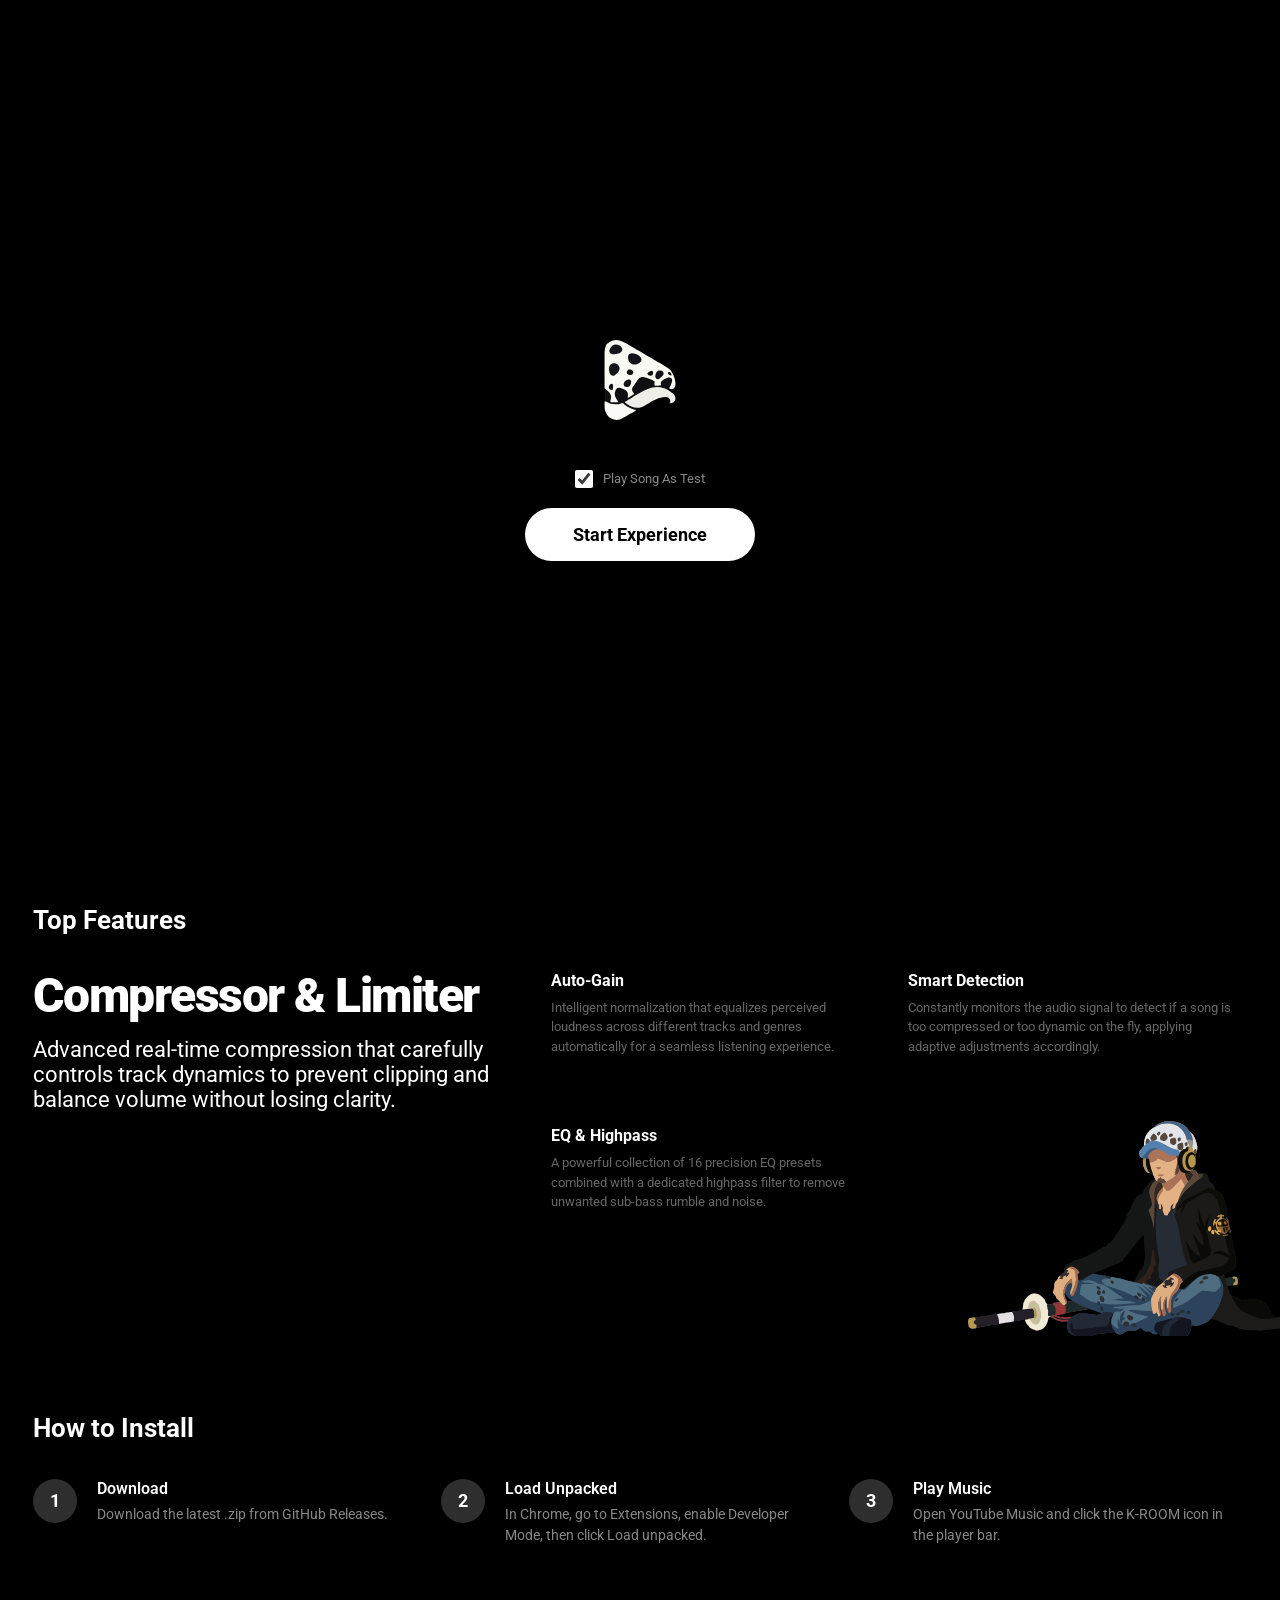
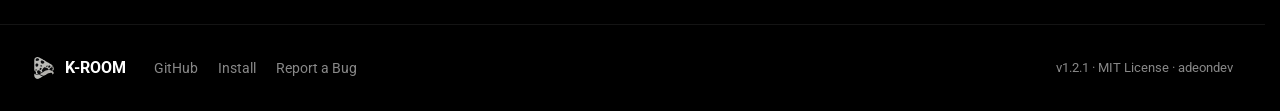
==== commit e30197e6: "release: v1.2.1 - Audio dynamics stability, track detection improvements, and updated changelog" ====
--- a/index.html
+++ b/index.html
@@ -753,7 +753,7 @@
                         <div class="hero-meta-row">
                             <div class="hero-meta-item">
                                 <span class="hero-meta-label" data-i18n="metaVersion">Version</span>
-                                <span class="hero-meta-value">1.2.0</span>
+                                <span class="hero-meta-value">1.2.1</span>
                             </div>
                             <span class="hero-meta-sep"></span>
                             <div class="hero-meta-item">
@@ -845,7 +845,7 @@
                 <a href="https://github.com/adeondev/k-room-yt-music/issues" target="_blank"
                     data-i18n="footerIssues">Report a Bug</a>
             </div>
-            <span class="footer-copy">v1.2.0 · MIT License · adeondev</span>
+            <span class="footer-copy">v1.2.1 · MIT License · adeondev</span>
         </div>
     </footer>
 
@@ -1076,7 +1076,7 @@
 
                     <footer class="footer">
                         <button class="btn btn--ghost" id="dp-reset">Restore Defaults</button>
-                        <span class="footer__version">v1.2.0</span>
+                        <span class="footer__version">v1.2.1</span>
                     </footer>
                 </main>
             </div>
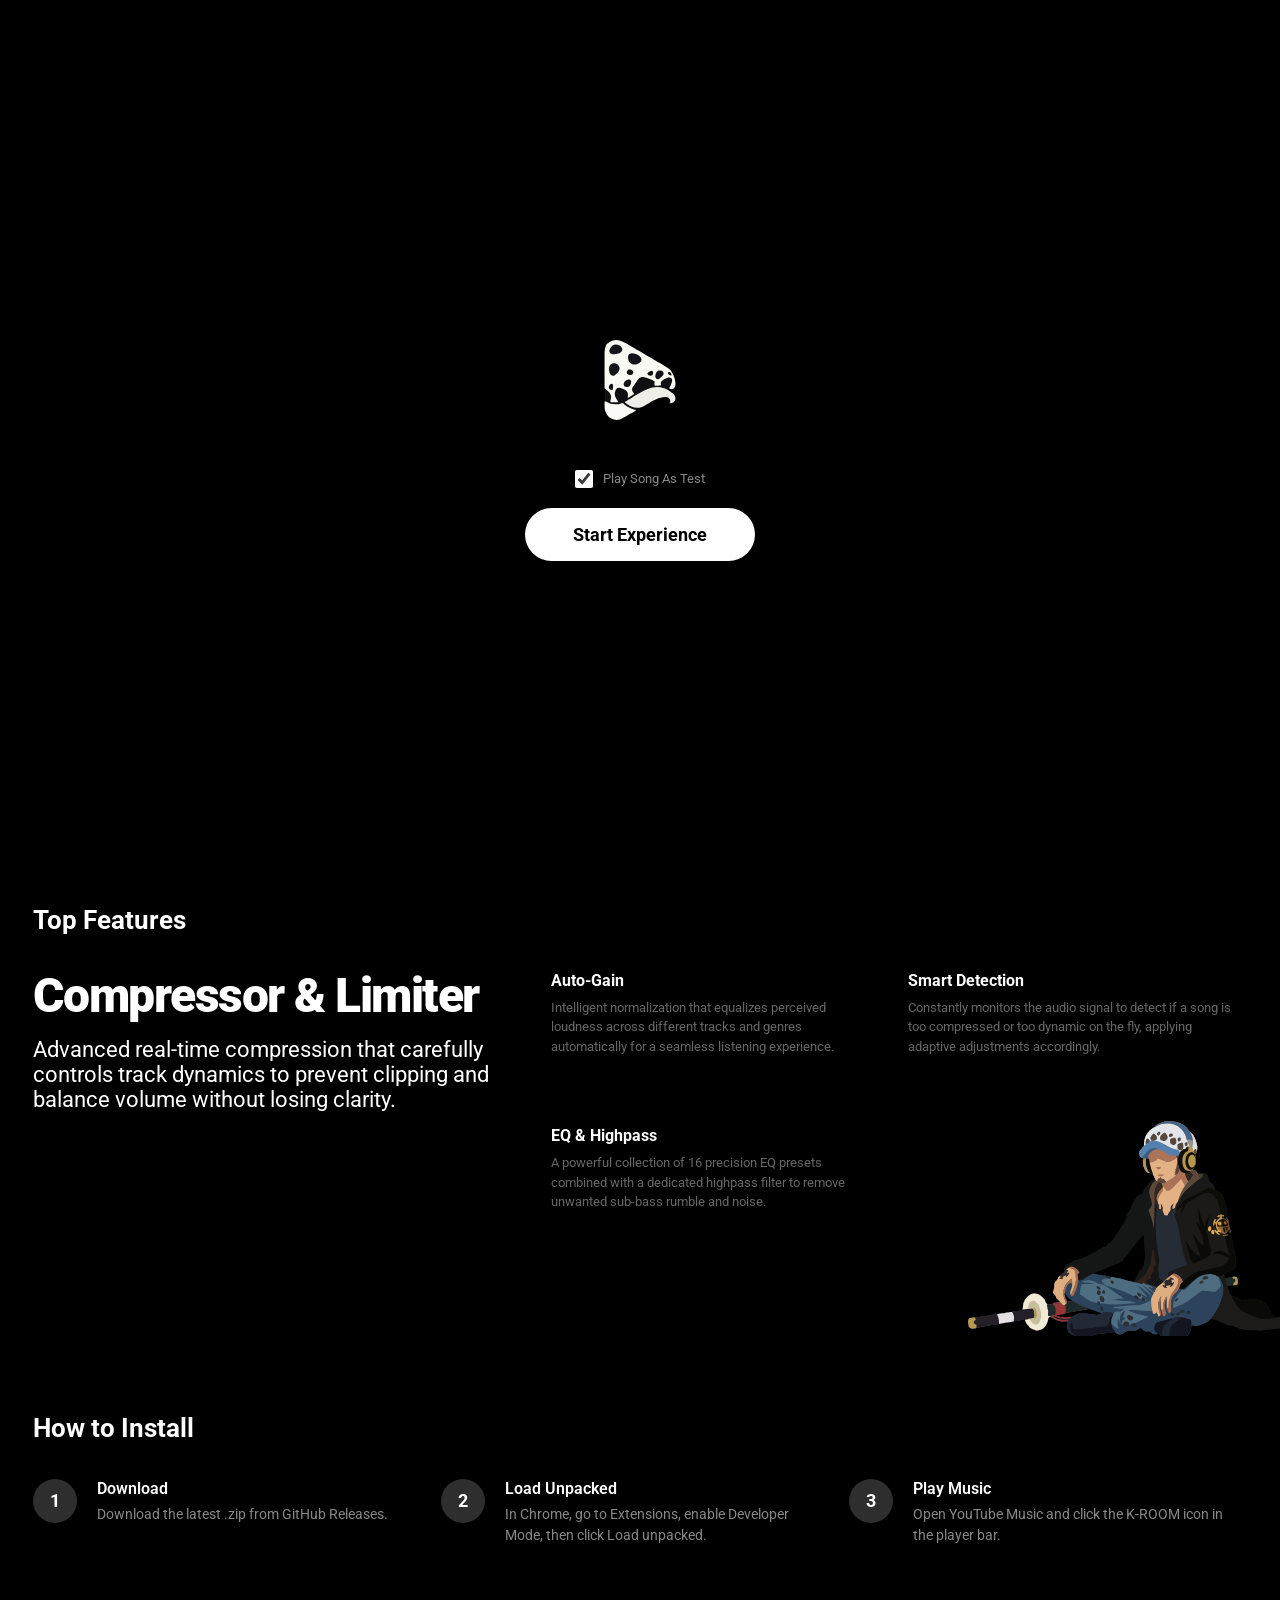
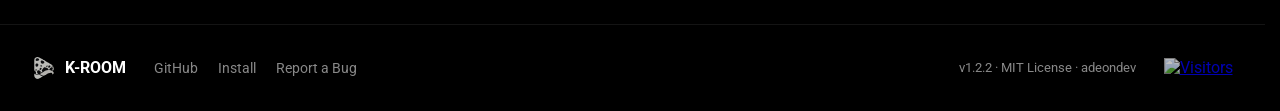
==== commit d26e44d8: "release: v1.2.2 - split chrome/firefox builds, official firefox support and visitors counter" ====
--- a/index.html
+++ b/index.html
@@ -845,7 +845,10 @@
                 <a href="https://github.com/adeondev/k-room-yt-music/issues" target="_blank"
                     data-i18n="footerIssues">Report a Bug</a>
             </div>
-            <span class="footer-copy">v1.2.1 · MIT License · adeondev</span>
+            <span class="footer-copy">v1.2.2 · MIT License · adeondev</span>
+            <a href="https://hits.sh/github.com/adeondev/k-room-yt-music/" target="_blank" rel="noopener" class="footer-hits" aria-label="Visitors">
+                <img src="https://hits.sh/github.com/adeondev/k-room-yt-music.svg?style=flat-square&label=Visitors&color=c0c0c0&labelColor=1a1a1a" alt="Visitors">
+            </a>
         </div>
     </footer>
 
@@ -1076,7 +1079,7 @@
 
                     <footer class="footer">
                         <button class="btn btn--ghost" id="dp-reset">Restore Defaults</button>
-                        <span class="footer__version">v1.2.1</span>
+                        <span class="footer__version">v1.2.2</span>
                     </footer>
                 </main>
             </div>
--- a/style.css
+++ b/style.css
@@ -794,6 +794,17 @@
     color: var(--muted);
     margin-left: auto;
 }
+
+.footer-hits {
+    display: inline-flex;
+    align-items: center;
+    opacity: 0.75;
+    transition: opacity 0.15s;
+}
+
+.footer-hits:hover { opacity: 1; }
+
+.footer-hits img { display: block; height: 20px; }
 
 /* ─── RESPONSIVE ──────────────────────────────────── */
 
